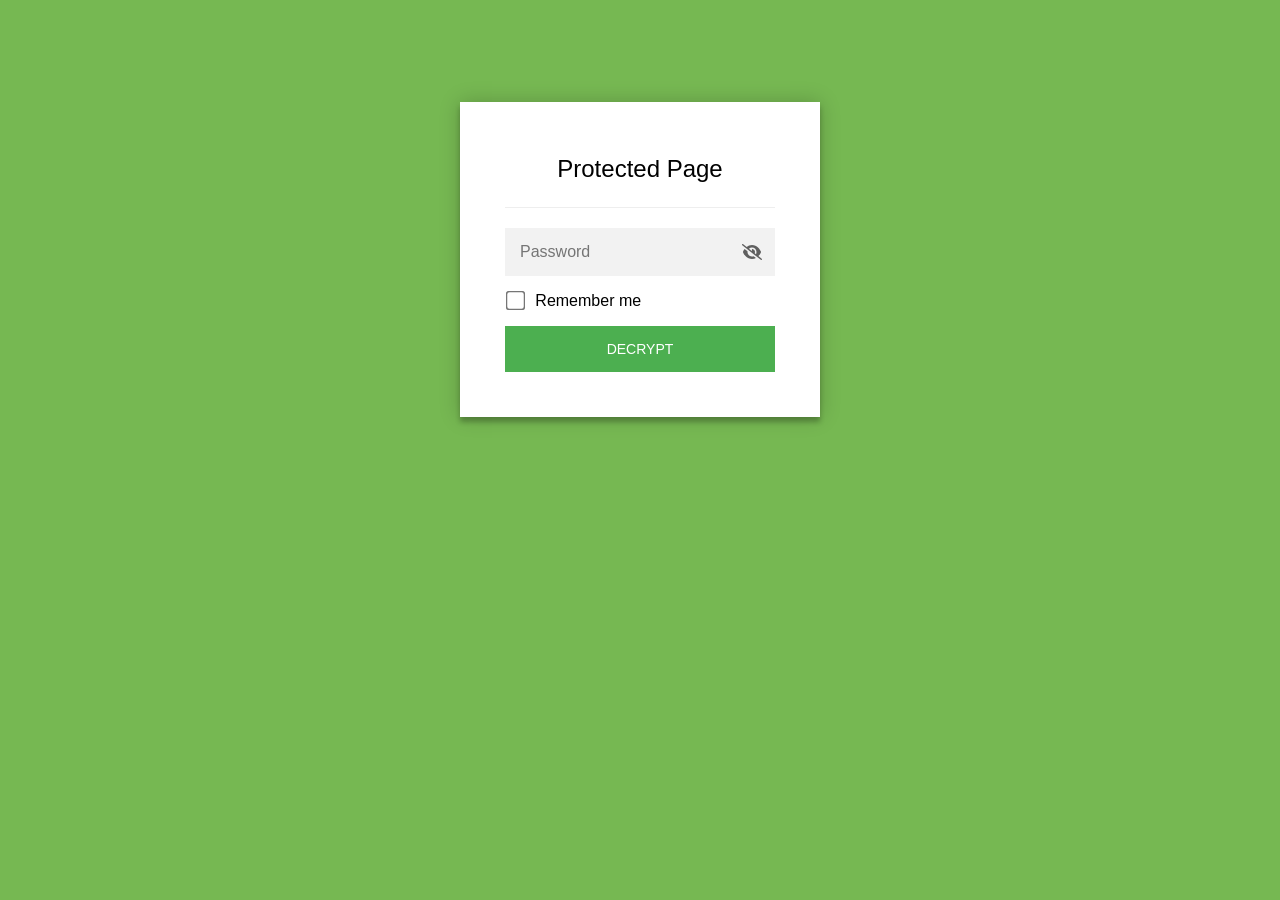
==== index.html @ 449769cd "Password-gated encrypted dashboard (clean history, no plaintext data)" ====
<!DOCTYPE html>
<html class="staticrypt-html">
    <head>
        <meta charset="utf-8" />
        <title>Protected Page</title>
        <meta name="viewport" content="width=device-width, initial-scale=1" />

        <!-- do not cache this page -->
        <meta http-equiv="cache-control" content="max-age=0" />
        <meta http-equiv="cache-control" content="no-cache" />
        <meta http-equiv="expires" content="0" />
        <meta http-equiv="expires" content="Tue, 01 Jan 1980 1:00:00 GMT" />
        <meta http-equiv="pragma" content="no-cache" />

        <style>
            .staticrypt-hr {
                margin-top: 20px;
                margin-bottom: 20px;
                border: 0;
                border-top: 1px solid #eee;
            }

            .staticrypt-page {
                width: 360px;
                padding: 8% 0 0;
                margin: auto;
                box-sizing: border-box;
            }

            .staticrypt-form {
                position: relative;
                z-index: 1;
                background: #ffffff;
                max-width: 360px;
                margin: 0 auto 100px;
                padding: 45px;
                text-align: center;
                box-shadow: 0 0 20px 0 rgba(0, 0, 0, 0.2), 0 5px 5px 0 rgba(0, 0, 0, 0.24);
            }

            .staticrypt-form input[type="password"],
            input[type="text"] {
                background: inherit;
                border: 0;
                box-sizing: border-box; /* This ensures padding is included in the total width */
                font-size: 14px;
                outline: 0;
                padding: 15px 30px 15px 15px; /* Adjust the padding to ensure there is space for the icon */
                width: 100%;
            }

            .staticrypt-password-container {
                position: relative;
                outline: 0;
                background: #f2f2f2;
                width: 100%;
                border: 0;
                margin: 0 0 15px;
                box-sizing: border-box;
            }

            .staticrypt-toggle-password-visibility {
                cursor: pointer;
                height: 20px;
                opacity: 60%;
                padding: 13px;
                position: absolute;
                right: 0;
                top: 50%;
                transform: translateY(-50%);
                width: 20px;
            }

            .staticrypt-form .staticrypt-decrypt-button {
                text-transform: uppercase;
                outline: 0;
                background: #4CAF50;
                width: 100%;
                border: 0;
                padding: 15px;
                color: #ffffff;
                font-size: 14px;
                cursor: pointer;
            }

            .staticrypt-form .staticrypt-decrypt-button:hover,
            .staticrypt-form .staticrypt-decrypt-button:active,
            .staticrypt-form .staticrypt-decrypt-button:focus {
                background: #4CAF50;
                filter: brightness(92%);
            }

            .staticrypt-html {
                height: 100%;
            }

            .staticrypt-body {
                height: 100%;
                margin: 0;
            }

            .staticrypt-content {
                height: 100%;
                margin-bottom: 1em;
                background: #76B852;
                font-family: "Arial", sans-serif;
                -webkit-font-smoothing: antialiased;
                -moz-osx-font-smoothing: grayscale;
            }

            .staticrypt-instructions {
                margin-top: -1em;
                margin-bottom: 1em;
            }

            .staticrypt-title {
                font-size: 1.5em;
            }

            label.staticrypt-remember {
                display: flex;
                align-items: center;
                margin-bottom: 1em;
            }

            .staticrypt-remember input[type="checkbox"] {
                transform: scale(1.5);
                margin-right: 1em;
            }

            .hidden {
                display: none !important;
            }

            .staticrypt-spinner-container {
                height: 100%;
                display: flex;
                align-items: center;
                justify-content: center;
            }

            .staticrypt-spinner {
                display: inline-block;
                width: 2rem;
                height: 2rem;
                vertical-align: text-bottom;
                border: 0.25em solid gray;
                border-right-color: transparent;
                border-radius: 50%;
                -webkit-animation: spinner-border 0.75s linear infinite;
                animation: spinner-border 0.75s linear infinite;
                animation-duration: 0.75s;
                animation-timing-function: linear;
                animation-delay: 0s;
                animation-iteration-count: infinite;
                animation-direction: normal;
                animation-fill-mode: none;
                animation-play-state: running;
                animation-name: spinner-border;
            }

            @keyframes spinner-border {
                100% {
                    transform: rotate(360deg);
                }
            }

            @media screen and (-webkit-min-device-pixel-ratio: 0) {
                .staticrypt-form input[type="password"],
                input[type="text"] {
                    font-size: 16px;
                }
            }
        </style>
    </head>

    <body class="staticrypt-body">
        <div id="staticrypt_loading" class="staticrypt-spinner-container">
            <div class="staticrypt-spinner"></div>
        </div>

        <div id="staticrypt_content" class="staticrypt-content hidden">
            <div class="staticrypt-page">
                <div class="staticrypt-form">
                    <div class="staticrypt-instructions">
                        <p class="staticrypt-title">Protected Page</p>
                        <p></p>
                    </div>

                    <hr class="staticrypt-hr" />

                    <form id="staticrypt-form" action="#" method="post">
                        <div class="staticrypt-password-container">
                            <input
                                id="staticrypt-password"
                                type="password"
                                name="password"
                                placeholder="Password"
                                autofocus
                            />

                            <img
                                class="staticrypt-toggle-password-visibility"
                                alt="Show password"
                                title="Show password"
                                src="[data-uri]"
                            />
                        </div>

                        <label id="staticrypt-remember-label" class="staticrypt-remember hidden">
                            <input id="staticrypt-remember" type="checkbox" name="remember" />
                            Remember me
                        </label>

                        <input type="submit" class="staticrypt-decrypt-button" value="DECRYPT" />
                    </form>
                </div>
            </div>
        </div>

        <script>
            // these variables will be filled when generating the file - the template format is 'variable_name'
            const staticryptInitiator = ((function(){
  const exports = {};
  const cryptoEngine = ((function(){
  const exports = {};
  const { subtle } = crypto;

const IV_BITS = 16 * 8;
const HEX_BITS = 4;
const ENCRYPTION_ALGO = "AES-CBC";

/**
 * Translates between utf8 encoded hexadecimal strings
 * and Uint8Array bytes.
 */
const HexEncoder = {
    /**
     * hex string -> bytes
     * @param {string} hexString
     * @returns {Uint8Array}
     */
    parse: function (hexString) {
        if (hexString.length % 2 !== 0) throw "Invalid hexString";
        const arrayBuffer = new Uint8Array(hexString.length / 2);

        for (let i = 0; i < hexString.length; i += 2) {
            const byteValue = parseInt(hexString.substring(i, i + 2), 16);
            if (isNaN(byteValue)) {
                throw "Invalid hexString";
            }
            arrayBuffer[i / 2] = byteValue;
        }
        return arrayBuffer;
    },

    /**
     * bytes -> hex string
     * @param {Uint8Array} bytes
     * @returns {string}
     */
    stringify: function (bytes) {
        const hexBytes = [];

        for (let i = 0; i < bytes.length; ++i) {
            let byteString = bytes[i].toString(16);
            if (byteString.length < 2) {
                byteString = "0" + byteString;
            }
            hexBytes.push(byteString);
        }
        return hexBytes.join("");
    },
};

/**
 * Translates between utf8 strings and Uint8Array bytes.
 */
const UTF8Encoder = {
    parse: function (str) {
        return new TextEncoder().encode(str);
    },

    stringify: function (bytes) {
        return new TextDecoder().decode(bytes);
    },
};

/**
 * Salt and encrypt a msg with a password.
 */
async function encrypt(msg, hashedPassword) {
    // Must be 16 bytes, unpredictable, and preferably cryptographically random. However, it need not be secret.
    // https://developer.mozilla.org/en-US/docs/Web/API/SubtleCrypto/encrypt#parameters
    const iv = crypto.getRandomValues(new Uint8Array(IV_BITS / 8));

    const key = await subtle.importKey("raw", HexEncoder.parse(hashedPassword), ENCRYPTION_ALGO, false, ["encrypt"]);

    const encrypted = await subtle.encrypt(
        {
            name: ENCRYPTION_ALGO,
            iv: iv,
        },
        key,
        UTF8Encoder.parse(msg)
    );

    // iv will be 32 hex characters, we prepend it to the ciphertext for use in decryption
    return HexEncoder.stringify(iv) + HexEncoder.stringify(new Uint8Array(encrypted));
}
exports.encrypt = encrypt;

/**
 * Decrypt a salted msg using a password.
 *
 * @param {string} encryptedMsg
 * @param {string} hashedPassword
 * @returns {Promise<string>}
 */
async function decrypt(encryptedMsg, hashedPassword) {
    const ivLength = IV_BITS / HEX_BITS;
    const iv = HexEncoder.parse(encryptedMsg.substring(0, ivLength));
    const encrypted = encryptedMsg.substring(ivLength);

    const key = await subtle.importKey("raw", HexEncoder.parse(hashedPassword), ENCRYPTION_ALGO, false, ["decrypt"]);

    const outBuffer = await subtle.decrypt(
        {
            name: ENCRYPTION_ALGO,
            iv: iv,
        },
        key,
        HexEncoder.parse(encrypted)
    );

    return UTF8Encoder.stringify(new Uint8Array(outBuffer));
}
exports.decrypt = decrypt;

/**
 * Salt and hash the password so it can be stored in localStorage without opening a password reuse vulnerability.
 *
 * @param {string} password
 * @param {string} salt
 * @returns {Promise<string>}
 */
async function hashPassword(password, salt) {
    // we hash the password in multiple steps, each adding more iterations. This is because we used to allow less
    // iterations, so for backward compatibility reasons, we need to support going from that to more iterations.
    let hashedPassword = await hashLegacyRound(password, salt);

    hashedPassword = await hashSecondRound(hashedPassword, salt);

    return hashThirdRound(hashedPassword, salt);
}
exports.hashPassword = hashPassword;

/**
 * This hashes the password with 1k iterations. This is a low number, we need this function to support backwards
 * compatibility.
 *
 * @param {string} password
 * @param {string} salt
 * @returns {Promise<string>}
 */
function hashLegacyRound(password, salt) {
    return pbkdf2(password, salt, 1000, "SHA-1");
}
exports.hashLegacyRound = hashLegacyRound;

/**
 * Add a second round of iterations. This is because we used to use 1k, so for backwards compatibility with
 * remember-me/autodecrypt links, we need to support going from that to more iterations.
 *
 * @param hashedPassword
 * @param salt
 * @returns {Promise<string>}
 */
function hashSecondRound(hashedPassword, salt) {
    return pbkdf2(hashedPassword, salt, 14000, "SHA-256");
}
exports.hashSecondRound = hashSecondRound;

/**
 * Add a third round of iterations to bring total number to 600k. This is because we used to use 1k, then 15k, so for
 * backwards compatibility with remember-me/autodecrypt links, we need to support going from that to more iterations.
 *
 * @param hashedPassword
 * @param salt
 * @returns {Promise<string>}
 */
function hashThirdRound(hashedPassword, salt) {
    return pbkdf2(hashedPassword, salt, 585000, "SHA-256");
}
exports.hashThirdRound = hashThirdRound;

/**
 * Salt and hash the password so it can be stored in localStorage without opening a password reuse vulnerability.
 *
 * @param {string} password
 * @param {string} salt
 * @param {int} iterations
 * @param {string} hashAlgorithm
 * @returns {Promise<string>}
 */
async function pbkdf2(password, salt, iterations, hashAlgorithm) {
    const key = await subtle.importKey("raw", UTF8Encoder.parse(password), "PBKDF2", false, ["deriveBits"]);

    const keyBytes = await subtle.deriveBits(
        {
            name: "PBKDF2",
            hash: hashAlgorithm,
            iterations,
            salt: UTF8Encoder.parse(salt),
        },
        key,
        256
    );

    return HexEncoder.stringify(new Uint8Array(keyBytes));
}

function generateRandomSalt() {
    const bytes = crypto.getRandomValues(new Uint8Array(128 / 8));

    return HexEncoder.stringify(new Uint8Array(bytes));
}
exports.generateRandomSalt = generateRandomSalt;

async function signMessage(hashedPassword, message) {
    const key = await subtle.importKey(
        "raw",
        HexEncoder.parse(hashedPassword),
        {
            name: "HMAC",
            hash: "SHA-256",
        },
        false,
        ["sign"]
    );
    const signature = await subtle.sign("HMAC", key, UTF8Encoder.parse(message));

    return HexEncoder.stringify(new Uint8Array(signature));
}
exports.signMessage = signMessage;

function getRandomAlphanum() {
    const possibleCharacters = "abcdefghijklmnopqrstuvwxyzABCDEFGHIJKLMNOPQRSTUVWXYZ0123456789";

    let byteArray;
    let parsedInt;

    // Keep generating new random bytes until we get a value that falls
    // within a range that can be evenly divided by possibleCharacters.length
    do {
        byteArray = crypto.getRandomValues(new Uint8Array(1));
        // extract the lowest byte to get an int from 0 to 255 (probably unnecessary, since we're only generating 1 byte)
        parsedInt = byteArray[0] & 0xff;
    } while (parsedInt >= 256 - (256 % possibleCharacters.length));

    // Take the modulo of the parsed integer to get a random number between 0 and totalLength - 1
    const randomIndex = parsedInt % possibleCharacters.length;

    return possibleCharacters[randomIndex];
}

/**
 * Generate a random string of a given length.
 *
 * @param {int} length
 * @returns {string}
 */
function generateRandomString(length) {
    let randomString = "";

    for (let i = 0; i < length; i++) {
        randomString += getRandomAlphanum();
    }

    return randomString;
}
exports.generateRandomString = generateRandomString;

  return exports;
})());
const codec = ((function(){
  const exports = {};
  /**
 * Initialize the codec with the provided cryptoEngine - this return functions to encode and decode messages.
 *
 * @param cryptoEngine - the engine to use for encryption / decryption
 */
function init(cryptoEngine) {
    const exports = {};

    /**
     * Top-level function for encoding a message.
     * Includes password hashing, encryption, and signing.
     *
     * @param {string} msg
     * @param {string} password
     * @param {string} salt
     *
     * @returns {string} The encoded text
     */
    async function encode(msg, password, salt) {
        const hashedPassword = await cryptoEngine.hashPassword(password, salt);

        const encrypted = await cryptoEngine.encrypt(msg, hashedPassword);

        // we use the hashed password in the HMAC because this is effectively what will be used a password (so we can store
        // it in localStorage safely, we don't use the clear text password)
        const hmac = await cryptoEngine.signMessage(hashedPassword, encrypted);

        return hmac + encrypted;
    }
    exports.encode = encode;

    /**
     * Encode using a password that has already been hashed. This is useful to encode multiple messages in a row, that way
     * we don't need to hash the password multiple times.
     *
     * @param {string} msg
     * @param {string} hashedPassword
     *
     * @returns {string} The encoded text
     */
    async function encodeWithHashedPassword(msg, hashedPassword) {
        const encrypted = await cryptoEngine.encrypt(msg, hashedPassword);

        // we use the hashed password in the HMAC because this is effectively what will be used a password (so we can store
        // it in localStorage safely, we don't use the clear text password)
        const hmac = await cryptoEngine.signMessage(hashedPassword, encrypted);

        return hmac + encrypted;
    }
    exports.encodeWithHashedPassword = encodeWithHashedPassword;

    /**
     * Top-level function for decoding a message.
     * Includes signature check and decryption.
     *
     * @param {string} signedMsg
     * @param {string} hashedPassword
     * @param {string} salt
     * @param {int} backwardCompatibleAttempt
     * @param {string} originalPassword
     *
     * @returns {Object} {success: true, decoded: string} | {success: false, message: string}
     */
    async function decode(signedMsg, hashedPassword, salt, backwardCompatibleAttempt = 0, originalPassword = "") {
        const encryptedHMAC = signedMsg.substring(0, 64);
        const encryptedMsg = signedMsg.substring(64);
        const decryptedHMAC = await cryptoEngine.signMessage(hashedPassword, encryptedMsg);

        if (decryptedHMAC !== encryptedHMAC) {
            // we have been raising the number of iterations in the hashing algorithm multiple times, so to support the old
            // remember-me/autodecrypt links we need to try bringing the old hashes up to speed.
            originalPassword = originalPassword || hashedPassword;
            if (backwardCompatibleAttempt === 0) {
                const updatedHashedPassword = await cryptoEngine.hashThirdRound(originalPassword, salt);

                return decode(signedMsg, updatedHashedPassword, salt, backwardCompatibleAttempt + 1, originalPassword);
            }
            if (backwardCompatibleAttempt === 1) {
                let updatedHashedPassword = await cryptoEngine.hashSecondRound(originalPassword, salt);
                updatedHashedPassword = await cryptoEngine.hashThirdRound(updatedHashedPassword, salt);

                return decode(signedMsg, updatedHashedPassword, salt, backwardCompatibleAttempt + 1, originalPassword);
            }

            return { success: false, message: "Signature mismatch" };
        }

        return {
            success: true,
            decoded: await cryptoEngine.decrypt(encryptedMsg, hashedPassword),
        };
    }
    exports.decode = decode;

    return exports;
}
exports.init = init;

  return exports;
})());
const decode = codec.init(cryptoEngine).decode;

/**
 * Initialize the staticrypt module, that exposes functions callbable by the password_template.
 *
 * @param {{
 *  staticryptEncryptedMsgUniqueVariableName: string,
 *  isRememberEnabled: boolean,
 *  rememberDurationInDays: number,
 *  staticryptSaltUniqueVariableName: string,
 * }} staticryptConfig - object of data that is stored on the password_template at encryption time.
 *
 * @param {{
 *  rememberExpirationKey: string,
 *  rememberPassphraseKey: string,
 *  replaceHtmlCallback: function,
 *  clearLocalStorageCallback: function,
 * }} templateConfig - object of data that can be configured by a custom password_template.
 */
function init(staticryptConfig, templateConfig) {
    const exports = {};

    /**
     * Decrypt our encrypted page, replace the whole HTML.
     *
     * @param {string} hashedPassword
     * @returns {Promise<boolean>}
     */
    async function decryptAndReplaceHtml(hashedPassword) {
        const { staticryptEncryptedMsgUniqueVariableName, staticryptSaltUniqueVariableName } = staticryptConfig;
        const { replaceHtmlCallback } = templateConfig;

        const result = await decode(
            staticryptEncryptedMsgUniqueVariableName,
            hashedPassword,
            staticryptSaltUniqueVariableName
        );
        if (!result.success) {
            return false;
        }
        const plainHTML = result.decoded;

        // if the user configured a callback call it, otherwise just replace the whole HTML
        if (typeof replaceHtmlCallback === "function") {
            replaceHtmlCallback(plainHTML);
        } else {
            document.write(plainHTML);
            document.close();
        }

        return true;
    }

    /**
     * Attempt to decrypt the page and replace the whole HTML.
     *
     * @param {string} password
     * @param {boolean} isRememberChecked
     *
     * @returns {Promise<{isSuccessful: boolean, hashedPassword?: string}>} - we return an object, so that if we want to
     *   expose more information in the future we can do it without breaking the password_template
     */
    async function handleDecryptionOfPage(password, isRememberChecked) {
        const { staticryptSaltUniqueVariableName } = staticryptConfig;

        // decrypt and replace the whole page
        const hashedPassword = await cryptoEngine.hashPassword(password, staticryptSaltUniqueVariableName);
        return handleDecryptionOfPageFromHash(hashedPassword, isRememberChecked);
    }
    exports.handleDecryptionOfPage = handleDecryptionOfPage;

    async function handleDecryptionOfPageFromHash(hashedPassword, isRememberChecked) {
        const { isRememberEnabled, rememberDurationInDays } = staticryptConfig;
        const { rememberExpirationKey, rememberPassphraseKey } = templateConfig;

        const isDecryptionSuccessful = await decryptAndReplaceHtml(hashedPassword);

        if (!isDecryptionSuccessful) {
            return {
                isSuccessful: false,
                hashedPassword,
            };
        }

        // remember the hashedPassword and set its expiration if necessary
        if (isRememberEnabled && isRememberChecked) {
            window.localStorage.setItem(rememberPassphraseKey, hashedPassword);

            // set the expiration if the duration isn't 0 (meaning no expiration)
            if (rememberDurationInDays > 0) {
                window.localStorage.setItem(
                    rememberExpirationKey,
                    (new Date().getTime() + rememberDurationInDays * 24 * 60 * 60 * 1000).toString()
                );
            }
        }

        return {
            isSuccessful: true,
            hashedPassword,
        };
    }
    exports.handleDecryptionOfPageFromHash = handleDecryptionOfPageFromHash;

    /**
     * Clear localstorage from staticrypt related values
     */
    function clearLocalStorage() {
        const { clearLocalStorageCallback, rememberExpirationKey, rememberPassphraseKey } = templateConfig;

        if (typeof clearLocalStorageCallback === "function") {
            clearLocalStorageCallback();
        } else {
            localStorage.removeItem(rememberPassphraseKey);
            localStorage.removeItem(rememberExpirationKey);
        }
    }

    async function handleDecryptOnLoad() {
        let isSuccessful = await decryptOnLoadFromUrl();

        if (!isSuccessful) {
            isSuccessful = await decryptOnLoadFromRememberMe();
        }

        return { isSuccessful };
    }
    exports.handleDecryptOnLoad = handleDecryptOnLoad;

    /**
     * Clear storage if we are logging out
     *
     * @returns {boolean} - whether we logged out
     */
    function logoutIfNeeded() {
        const logoutKey = "staticrypt_logout";

        // handle logout through query param
        const queryParams = new URLSearchParams(window.location.search);
        if (queryParams.has(logoutKey)) {
            clearLocalStorage();
            return true;
        }

        // handle logout through URL fragment
        const hash = window.location.hash.substring(1);
        if (hash.includes(logoutKey)) {
            clearLocalStorage();
            return true;
        }

        return false;
    }

    /**
     * To be called on load: check if we want to try to decrypt and replace the HTML with the decrypted content, and
     * try to do it if needed.
     *
     * @returns {Promise<boolean>} true if we derypted and replaced the whole page, false otherwise
     */
    async function decryptOnLoadFromRememberMe() {
        const { rememberDurationInDays } = staticryptConfig;
        const { rememberExpirationKey, rememberPassphraseKey } = templateConfig;

        // if we are login out, terminate
        if (logoutIfNeeded()) {
            return false;
        }

        // if there is expiration configured, check if we're not beyond the expiration
        if (rememberDurationInDays && rememberDurationInDays > 0) {
            const expiration = localStorage.getItem(rememberExpirationKey),
                isExpired = expiration && new Date().getTime() > parseInt(expiration);

            if (isExpired) {
                clearLocalStorage();
                return false;
            }
        }

        const hashedPassword = localStorage.getItem(rememberPassphraseKey);

        if (hashedPassword) {
            // try to decrypt
            const isDecryptionSuccessful = await decryptAndReplaceHtml(hashedPassword);

            // if the decryption is unsuccessful the password might be wrong - silently clear the saved data and let
            // the user fill the password form again
            if (!isDecryptionSuccessful) {
                clearLocalStorage();
                return false;
            }

            return true;
        }

        return false;
    }

    async function decryptOnLoadFromUrl() {
        const passwordKey = "staticrypt_pwd";
        const rememberMeKey = "remember_me";

        // try to get the password from the query param (for backward compatibility - we now want to avoid this method,
        // since it sends the hashed password to the server which isn't needed)
        const queryParams = new URLSearchParams(window.location.search);
        const hashedPasswordQuery = queryParams.get(passwordKey);
        const rememberMeQuery = queryParams.get(rememberMeKey);

        const urlFragment = window.location.hash.substring(1);
        // get the password from the url fragment
        const hashedPasswordRegexMatch = urlFragment.match(new RegExp(passwordKey + "=([^&]*)"));
        const hashedPasswordFragment = hashedPasswordRegexMatch ? hashedPasswordRegexMatch[1] : null;
        const rememberMeFragment = urlFragment.includes(rememberMeKey);

        const hashedPassword = hashedPasswordFragment || hashedPasswordQuery;
        const rememberMe = rememberMeFragment || rememberMeQuery;

        if (hashedPassword) {
            return handleDecryptionOfPageFromHash(hashedPassword, rememberMe);
        }

        return false;
    }

    return exports;
}
exports.init = init;

  return exports;
})());
            const templateError = "Bad password!",
                templateToggleAltShow = "Show password",
                templateToggleAltHide = "Hide password",
                isRememberEnabled = true,
                staticryptConfig = {"staticryptEncryptedMsgUniqueVariableName":"[base64]","isRememberEnabled":true,"rememberDurationInDays":0,"staticryptSaltUniqueVariableName":"9eb1e767cc621b949cfa7e532e9e4640"};

            // you can edit these values to customize some of the behavior of StatiCrypt
            const templateConfig = {
                rememberExpirationKey: "staticrypt_expiration",
                rememberPassphraseKey: "staticrypt_passphrase",
                replaceHtmlCallback: null,
                clearLocalStorageCallback: null,
            };

            // init the staticrypt engine
            const staticrypt = staticryptInitiator.init(staticryptConfig, templateConfig);

            // try to automatically decrypt on load if there is a saved password
            window.onload = async function () {
                const { isSuccessful } = await staticrypt.handleDecryptOnLoad();

                // if we didn't decrypt anything on load, show the password prompt. Otherwise the content has already been
                // replaced, no need to do anything
                if (!isSuccessful) {
                    // hide loading screen
                    document.getElementById("staticrypt_loading").classList.add("hidden");
                    document.getElementById("staticrypt_content").classList.remove("hidden");
                    document.getElementById("staticrypt-password").focus();

                    // show the remember me checkbox
                    if (isRememberEnabled) {
                        document.getElementById("staticrypt-remember-label").classList.remove("hidden");
                    }
                }
            };

            // toggle password visibility
            const toggleIcon = document.querySelector(".staticrypt-toggle-password-visibility");
            // these two icons are coming from FontAwesome
            const imgSrcEyeClosed =
                "[data-uri]";
            const imgSrcEyeOpened =
                "[data-uri]";
            toggleIcon.addEventListener("click", function () {
                const passwordInput = document.getElementById("staticrypt-password");
                if (passwordInput.type === "password") {
                    passwordInput.type = "text";
                    toggleIcon.src = imgSrcEyeOpened;
                    toggleIcon.alt = templateToggleAltHide;
                    toggleIcon.title = templateToggleAltHide;
                } else {
                    passwordInput.type = "password";
                    toggleIcon.src = imgSrcEyeClosed;
                    toggleIcon.alt = templateToggleAltShow;
                    toggleIcon.title = templateToggleAltShow;
                }
            });

            // handle password form submission
            document.getElementById("staticrypt-form").addEventListener("submit", async function (e) {
                e.preventDefault();

                const password = document.getElementById("staticrypt-password").value,
                    isRememberChecked = document.getElementById("staticrypt-remember").checked;

                const { isSuccessful } = await staticrypt.handleDecryptionOfPage(password, isRememberChecked);

                if (!isSuccessful) {
                    alert(templateError);
                }
            });
        </script>
    </body>
</html>
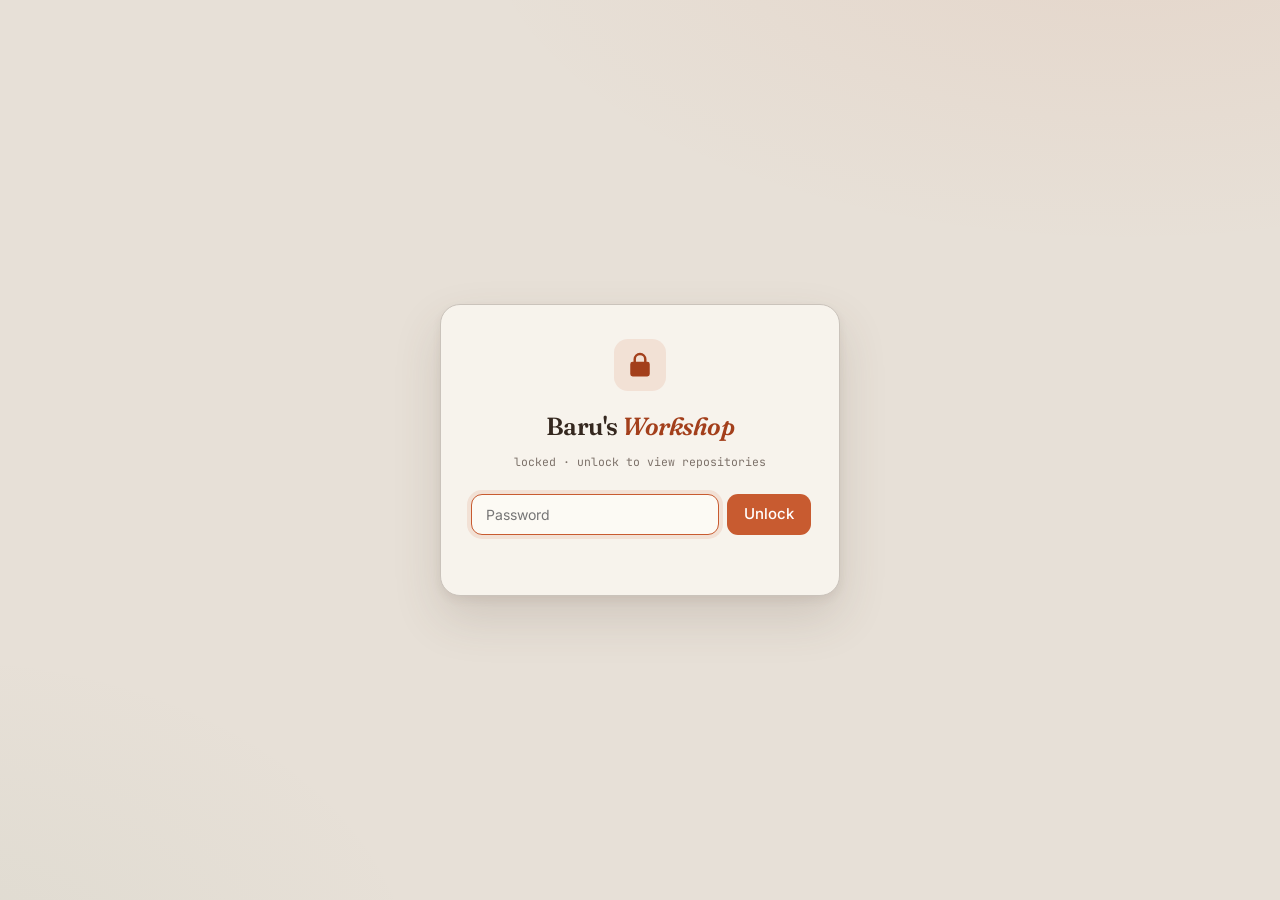
==== commit 760a753f: "feat: Face ID (passkey/WebAuthn PRF) unlock with password fallback Replace staticrypt with a custom " ====
--- a/index.html
+++ b/index.html
@@ -1,892 +1,273 @@
-<!DOCTYPE html>
-<html class="staticrypt-html">
-    <head>
-        <meta charset="utf-8" />
-        <title>Protected Page</title>
-        <meta name="viewport" content="width=device-width, initial-scale=1" />
-
-        <!-- do not cache this page -->
-        <meta http-equiv="cache-control" content="max-age=0" />
-        <meta http-equiv="cache-control" content="no-cache" />
-        <meta http-equiv="expires" content="0" />
-        <meta http-equiv="expires" content="Tue, 01 Jan 1980 1:00:00 GMT" />
-        <meta http-equiv="pragma" content="no-cache" />
-
-        <style>
-            .staticrypt-hr {
-                margin-top: 20px;
-                margin-bottom: 20px;
-                border: 0;
-                border-top: 1px solid #eee;
-            }
-
-            .staticrypt-page {
-                width: 360px;
-                padding: 8% 0 0;
-                margin: auto;
-                box-sizing: border-box;
-            }
-
-            .staticrypt-form {
-                position: relative;
-                z-index: 1;
-                background: #ffffff;
-                max-width: 360px;
-                margin: 0 auto 100px;
-                padding: 45px;
-                text-align: center;
-                box-shadow: 0 0 20px 0 rgba(0, 0, 0, 0.2), 0 5px 5px 0 rgba(0, 0, 0, 0.24);
-            }
-
-            .staticrypt-form input[type="password"],
-            input[type="text"] {
-                background: inherit;
-                border: 0;
-                box-sizing: border-box; /* This ensures padding is included in the total width */
-                font-size: 14px;
-                outline: 0;
-                padding: 15px 30px 15px 15px; /* Adjust the padding to ensure there is space for the icon */
-                width: 100%;
-            }
-
-            .staticrypt-password-container {
-                position: relative;
-                outline: 0;
-                background: #f2f2f2;
-                width: 100%;
-                border: 0;
-                margin: 0 0 15px;
-                box-sizing: border-box;
-            }
-
-            .staticrypt-toggle-password-visibility {
-                cursor: pointer;
-                height: 20px;
-                opacity: 60%;
-                padding: 13px;
-                position: absolute;
-                right: 0;
-                top: 50%;
-                transform: translateY(-50%);
-                width: 20px;
-            }
-
-            .staticrypt-form .staticrypt-decrypt-button {
-                text-transform: uppercase;
-                outline: 0;
-                background: #4CAF50;
-                width: 100%;
-                border: 0;
-                padding: 15px;
-                color: #ffffff;
-                font-size: 14px;
-                cursor: pointer;
-            }
-
-            .staticrypt-form .staticrypt-decrypt-button:hover,
-            .staticrypt-form .staticrypt-decrypt-button:active,
-            .staticrypt-form .staticrypt-decrypt-button:focus {
-                background: #4CAF50;
-                filter: brightness(92%);
-            }
-
-            .staticrypt-html {
-                height: 100%;
-            }
-
-            .staticrypt-body {
-                height: 100%;
-                margin: 0;
-            }
-
-            .staticrypt-content {
-                height: 100%;
-                margin-bottom: 1em;
-                background: #76B852;
-                font-family: "Arial", sans-serif;
-                -webkit-font-smoothing: antialiased;
-                -moz-osx-font-smoothing: grayscale;
-            }
-
-            .staticrypt-instructions {
-                margin-top: -1em;
-                margin-bottom: 1em;
-            }
-
-            .staticrypt-title {
-                font-size: 1.5em;
-            }
-
-            label.staticrypt-remember {
-                display: flex;
-                align-items: center;
-                margin-bottom: 1em;
-            }
-
-            .staticrypt-remember input[type="checkbox"] {
-                transform: scale(1.5);
-                margin-right: 1em;
-            }
-
-            .hidden {
-                display: none !important;
-            }
-
-            .staticrypt-spinner-container {
-                height: 100%;
-                display: flex;
-                align-items: center;
-                justify-content: center;
-            }
-
-            .staticrypt-spinner {
-                display: inline-block;
-                width: 2rem;
-                height: 2rem;
-                vertical-align: text-bottom;
-                border: 0.25em solid gray;
-                border-right-color: transparent;
-                border-radius: 50%;
-                -webkit-animation: spinner-border 0.75s linear infinite;
-                animation: spinner-border 0.75s linear infinite;
-                animation-duration: 0.75s;
-                animation-timing-function: linear;
-                animation-delay: 0s;
-                animation-iteration-count: infinite;
-                animation-direction: normal;
-                animation-fill-mode: none;
-                animation-play-state: running;
-                animation-name: spinner-border;
-            }
-
-            @keyframes spinner-border {
-                100% {
-                    transform: rotate(360deg);
-                }
-            }
-
-            @media screen and (-webkit-min-device-pixel-ratio: 0) {
-                .staticrypt-form input[type="password"],
-                input[type="text"] {
-                    font-size: 16px;
-                }
-            }
-        </style>
-    </head>
-
-    <body class="staticrypt-body">
-        <div id="staticrypt_loading" class="staticrypt-spinner-container">
-            <div class="staticrypt-spinner"></div>
-        </div>
-
-        <div id="staticrypt_content" class="staticrypt-content hidden">
-            <div class="staticrypt-page">
-                <div class="staticrypt-form">
-                    <div class="staticrypt-instructions">
-                        <p class="staticrypt-title">Protected Page</p>
-                        <p></p>
-                    </div>
-
-                    <hr class="staticrypt-hr" />
-
-                    <form id="staticrypt-form" action="#" method="post">
-                        <div class="staticrypt-password-container">
-                            <input
-                                id="staticrypt-password"
-                                type="password"
-                                name="password"
-                                placeholder="Password"
-                                autofocus
-                            />
-
-                            <img
-                                class="staticrypt-toggle-password-visibility"
-                                alt="Show password"
-                                title="Show password"
-                                src="[data-uri]"
-                            />
-                        </div>
-
-                        <label id="staticrypt-remember-label" class="staticrypt-remember hidden">
-                            <input id="staticrypt-remember" type="checkbox" name="remember" />
-                            Remember me
-                        </label>
-
-                        <input type="submit" class="staticrypt-decrypt-button" value="DECRYPT" />
-                    </form>
-                </div>
-            </div>
-        </div>
-
-        <script>
-            // these variables will be filled when generating the file - the template format is 'variable_name'
-            const staticryptInitiator = ((function(){
-  const exports = {};
-  const cryptoEngine = ((function(){
-  const exports = {};
-  const { subtle } = crypto;
-
-const IV_BITS = 16 * 8;
-const HEX_BITS = 4;
-const ENCRYPTION_ALGO = "AES-CBC";
-
-/**
- * Translates between utf8 encoded hexadecimal strings
- * and Uint8Array bytes.
- */
-const HexEncoder = {
-    /**
-     * hex string -> bytes
-     * @param {string} hexString
-     * @returns {Uint8Array}
-     */
-    parse: function (hexString) {
-        if (hexString.length % 2 !== 0) throw "Invalid hexString";
-        const arrayBuffer = new Uint8Array(hexString.length / 2);
-
-        for (let i = 0; i < hexString.length; i += 2) {
-            const byteValue = parseInt(hexString.substring(i, i + 2), 16);
-            if (isNaN(byteValue)) {
-                throw "Invalid hexString";
-            }
-            arrayBuffer[i / 2] = byteValue;
-        }
-        return arrayBuffer;
-    },
-
-    /**
-     * bytes -> hex string
-     * @param {Uint8Array} bytes
-     * @returns {string}
-     */
-    stringify: function (bytes) {
-        const hexBytes = [];
-
-        for (let i = 0; i < bytes.length; ++i) {
-            let byteString = bytes[i].toString(16);
-            if (byteString.length < 2) {
-                byteString = "0" + byteString;
-            }
-            hexBytes.push(byteString);
-        }
-        return hexBytes.join("");
-    },
-};
-
-/**
- * Translates between utf8 strings and Uint8Array bytes.
- */
-const UTF8Encoder = {
-    parse: function (str) {
-        return new TextEncoder().encode(str);
-    },
-
-    stringify: function (bytes) {
-        return new TextDecoder().decode(bytes);
-    },
-};
-
-/**
- * Salt and encrypt a msg with a password.
- */
-async function encrypt(msg, hashedPassword) {
-    // Must be 16 bytes, unpredictable, and preferably cryptographically random. However, it need not be secret.
-    // https://developer.mozilla.org/en-US/docs/Web/API/SubtleCrypto/encrypt#parameters
-    const iv = crypto.getRandomValues(new Uint8Array(IV_BITS / 8));
-
-    const key = await subtle.importKey("raw", HexEncoder.parse(hashedPassword), ENCRYPTION_ALGO, false, ["encrypt"]);
-
-    const encrypted = await subtle.encrypt(
-        {
-            name: ENCRYPTION_ALGO,
-            iv: iv,
-        },
-        key,
-        UTF8Encoder.parse(msg)
-    );
-
-    // iv will be 32 hex characters, we prepend it to the ciphertext for use in decryption
-    return HexEncoder.stringify(iv) + HexEncoder.stringify(new Uint8Array(encrypted));
-}
-exports.encrypt = encrypt;
-
-/**
- * Decrypt a salted msg using a password.
- *
- * @param {string} encryptedMsg
- * @param {string} hashedPassword
- * @returns {Promise<string>}
- */
-async function decrypt(encryptedMsg, hashedPassword) {
-    const ivLength = IV_BITS / HEX_BITS;
-    const iv = HexEncoder.parse(encryptedMsg.substring(0, ivLength));
-    const encrypted = encryptedMsg.substring(ivLength);
-
-    const key = await subtle.importKey("raw", HexEncoder.parse(hashedPassword), ENCRYPTION_ALGO, false, ["decrypt"]);
-
-    const outBuffer = await subtle.decrypt(
-        {
-            name: ENCRYPTION_ALGO,
-            iv: iv,
-        },
-        key,
-        HexEncoder.parse(encrypted)
-    );
-
-    return UTF8Encoder.stringify(new Uint8Array(outBuffer));
-}
-exports.decrypt = decrypt;
-
-/**
- * Salt and hash the password so it can be stored in localStorage without opening a password reuse vulnerability.
- *
- * @param {string} password
- * @param {string} salt
- * @returns {Promise<string>}
- */
-async function hashPassword(password, salt) {
-    // we hash the password in multiple steps, each adding more iterations. This is because we used to allow less
-    // iterations, so for backward compatibility reasons, we need to support going from that to more iterations.
-    let hashedPassword = await hashLegacyRound(password, salt);
-
-    hashedPassword = await hashSecondRound(hashedPassword, salt);
-
-    return hashThirdRound(hashedPassword, salt);
-}
-exports.hashPassword = hashPassword;
-
-/**
- * This hashes the password with 1k iterations. This is a low number, we need this function to support backwards
- * compatibility.
- *
- * @param {string} password
- * @param {string} salt
- * @returns {Promise<string>}
- */
-function hashLegacyRound(password, salt) {
-    return pbkdf2(password, salt, 1000, "SHA-1");
-}
-exports.hashLegacyRound = hashLegacyRound;
-
-/**
- * Add a second round of iterations. This is because we used to use 1k, so for backwards compatibility with
- * remember-me/autodecrypt links, we need to support going from that to more iterations.
- *
- * @param hashedPassword
- * @param salt
- * @returns {Promise<string>}
- */
-function hashSecondRound(hashedPassword, salt) {
-    return pbkdf2(hashedPassword, salt, 14000, "SHA-256");
-}
-exports.hashSecondRound = hashSecondRound;
-
-/**
- * Add a third round of iterations to bring total number to 600k. This is because we used to use 1k, then 15k, so for
- * backwards compatibility with remember-me/autodecrypt links, we need to support going from that to more iterations.
- *
- * @param hashedPassword
- * @param salt
- * @returns {Promise<string>}
- */
-function hashThirdRound(hashedPassword, salt) {
-    return pbkdf2(hashedPassword, salt, 585000, "SHA-256");
-}
-exports.hashThirdRound = hashThirdRound;
-
-/**
- * Salt and hash the password so it can be stored in localStorage without opening a password reuse vulnerability.
- *
- * @param {string} password
- * @param {string} salt
- * @param {int} iterations
- * @param {string} hashAlgorithm
- * @returns {Promise<string>}
- */
-async function pbkdf2(password, salt, iterations, hashAlgorithm) {
-    const key = await subtle.importKey("raw", UTF8Encoder.parse(password), "PBKDF2", false, ["deriveBits"]);
-
-    const keyBytes = await subtle.deriveBits(
-        {
-            name: "PBKDF2",
-            hash: hashAlgorithm,
-            iterations,
-            salt: UTF8Encoder.parse(salt),
-        },
-        key,
-        256
-    );
-
-    return HexEncoder.stringify(new Uint8Array(keyBytes));
-}
-
-function generateRandomSalt() {
-    const bytes = crypto.getRandomValues(new Uint8Array(128 / 8));
-
-    return HexEncoder.stringify(new Uint8Array(bytes));
-}
-exports.generateRandomSalt = generateRandomSalt;
-
-async function signMessage(hashedPassword, message) {
-    const key = await subtle.importKey(
-        "raw",
-        HexEncoder.parse(hashedPassword),
-        {
-            name: "HMAC",
-            hash: "SHA-256",
-        },
-        false,
-        ["sign"]
-    );
-    const signature = await subtle.sign("HMAC", key, UTF8Encoder.parse(message));
-
-    return HexEncoder.stringify(new Uint8Array(signature));
-}
-exports.signMessage = signMessage;
-
-function getRandomAlphanum() {
-    const possibleCharacters = "abcdefghijklmnopqrstuvwxyzABCDEFGHIJKLMNOPQRSTUVWXYZ0123456789";
-
-    let byteArray;
-    let parsedInt;
-
-    // Keep generating new random bytes until we get a value that falls
-    // within a range that can be evenly divided by possibleCharacters.length
-    do {
-        byteArray = crypto.getRandomValues(new Uint8Array(1));
-        // extract the lowest byte to get an int from 0 to 255 (probably unnecessary, since we're only generating 1 byte)
-        parsedInt = byteArray[0] & 0xff;
-    } while (parsedInt >= 256 - (256 % possibleCharacters.length));
-
-    // Take the modulo of the parsed integer to get a random number between 0 and totalLength - 1
-    const randomIndex = parsedInt % possibleCharacters.length;
-
-    return possibleCharacters[randomIndex];
-}
-
-/**
- * Generate a random string of a given length.
- *
- * @param {int} length
- * @returns {string}
- */
-function generateRandomString(length) {
-    let randomString = "";
-
-    for (let i = 0; i < length; i++) {
-        randomString += getRandomAlphanum();
-    }
-
-    return randomString;
-}
-exports.generateRandomString = generateRandomString;
-
-  return exports;
-})());
-const codec = ((function(){
-  const exports = {};
-  /**
- * Initialize the codec with the provided cryptoEngine - this return functions to encode and decode messages.
- *
- * @param cryptoEngine - the engine to use for encryption / decryption
- */
-function init(cryptoEngine) {
-    const exports = {};
-
-    /**
-     * Top-level function for encoding a message.
-     * Includes password hashing, encryption, and signing.
-     *
-     * @param {string} msg
-     * @param {string} password
-     * @param {string} salt
-     *
-     * @returns {string} The encoded text
-     */
-    async function encode(msg, password, salt) {
-        const hashedPassword = await cryptoEngine.hashPassword(password, salt);
-
-        const encrypted = await cryptoEngine.encrypt(msg, hashedPassword);
-
-        // we use the hashed password in the HMAC because this is effectively what will be used a password (so we can store
-        // it in localStorage safely, we don't use the clear text password)
-        const hmac = await cryptoEngine.signMessage(hashedPassword, encrypted);
-
-        return hmac + encrypted;
-    }
-    exports.encode = encode;
-
-    /**
-     * Encode using a password that has already been hashed. This is useful to encode multiple messages in a row, that way
-     * we don't need to hash the password multiple times.
-     *
-     * @param {string} msg
-     * @param {string} hashedPassword
-     *
-     * @returns {string} The encoded text
-     */
-    async function encodeWithHashedPassword(msg, hashedPassword) {
-        const encrypted = await cryptoEngine.encrypt(msg, hashedPassword);
-
-        // we use the hashed password in the HMAC because this is effectively what will be used a password (so we can store
-        // it in localStorage safely, we don't use the clear text password)
-        const hmac = await cryptoEngine.signMessage(hashedPassword, encrypted);
-
-        return hmac + encrypted;
-    }
-    exports.encodeWithHashedPassword = encodeWithHashedPassword;
-
-    /**
-     * Top-level function for decoding a message.
-     * Includes signature check and decryption.
-     *
-     * @param {string} signedMsg
-     * @param {string} hashedPassword
-     * @param {string} salt
-     * @param {int} backwardCompatibleAttempt
-     * @param {string} originalPassword
-     *
-     * @returns {Object} {success: true, decoded: string} | {success: false, message: string}
-     */
-    async function decode(signedMsg, hashedPassword, salt, backwardCompatibleAttempt = 0, originalPassword = "") {
-        const encryptedHMAC = signedMsg.substring(0, 64);
-        const encryptedMsg = signedMsg.substring(64);
-        const decryptedHMAC = await cryptoEngine.signMessage(hashedPassword, encryptedMsg);
-
-        if (decryptedHMAC !== encryptedHMAC) {
-            // we have been raising the number of iterations in the hashing algorithm multiple times, so to support the old
-            // remember-me/autodecrypt links we need to try bringing the old hashes up to speed.
-            originalPassword = originalPassword || hashedPassword;
-            if (backwardCompatibleAttempt === 0) {
-                const updatedHashedPassword = await cryptoEngine.hashThirdRound(originalPassword, salt);
-
-                return decode(signedMsg, updatedHashedPassword, salt, backwardCompatibleAttempt + 1, originalPassword);
-            }
-            if (backwardCompatibleAttempt === 1) {
-                let updatedHashedPassword = await cryptoEngine.hashSecondRound(originalPassword, salt);
-                updatedHashedPassword = await cryptoEngine.hashThirdRound(updatedHashedPassword, salt);
-
-                return decode(signedMsg, updatedHashedPassword, salt, backwardCompatibleAttempt + 1, originalPassword);
-            }
-
-            return { success: false, message: "Signature mismatch" };
-        }
-
-        return {
-            success: true,
-            decoded: await cryptoEngine.decrypt(encryptedMsg, hashedPassword),
-        };
-    }
-    exports.decode = decode;
-
-    return exports;
-}
-exports.init = init;
-
-  return exports;
-})());
-const decode = codec.init(cryptoEngine).decode;
-
-/**
- * Initialize the staticrypt module, that exposes functions callbable by the password_template.
- *
- * @param {{
- *  staticryptEncryptedMsgUniqueVariableName: string,
- *  isRememberEnabled: boolean,
- *  rememberDurationInDays: number,
- *  staticryptSaltUniqueVariableName: string,
- * }} staticryptConfig - object of data that is stored on the password_template at encryption time.
- *
- * @param {{
- *  rememberExpirationKey: string,
- *  rememberPassphraseKey: string,
- *  replaceHtmlCallback: function,
- *  clearLocalStorageCallback: function,
- * }} templateConfig - object of data that can be configured by a custom password_template.
- */
-function init(staticryptConfig, templateConfig) {
-    const exports = {};
-
-    /**
-     * Decrypt our encrypted page, replace the whole HTML.
-     *
-     * @param {string} hashedPassword
-     * @returns {Promise<boolean>}
-     */
-    async function decryptAndReplaceHtml(hashedPassword) {
-        const { staticryptEncryptedMsgUniqueVariableName, staticryptSaltUniqueVariableName } = staticryptConfig;
-        const { replaceHtmlCallback } = templateConfig;
-
-        const result = await decode(
-            staticryptEncryptedMsgUniqueVariableName,
-            hashedPassword,
-            staticryptSaltUniqueVariableName
-        );
-        if (!result.success) {
-            return false;
-        }
-        const plainHTML = result.decoded;
-
-        // if the user configured a callback call it, otherwise just replace the whole HTML
-        if (typeof replaceHtmlCallback === "function") {
-            replaceHtmlCallback(plainHTML);
-        } else {
-            document.write(plainHTML);
-            document.close();
-        }
-
-        return true;
-    }
-
-    /**
-     * Attempt to decrypt the page and replace the whole HTML.
-     *
-     * @param {string} password
-     * @param {boolean} isRememberChecked
-     *
-     * @returns {Promise<{isSuccessful: boolean, hashedPassword?: string}>} - we return an object, so that if we want to
-     *   expose more information in the future we can do it without breaking the password_template
-     */
-    async function handleDecryptionOfPage(password, isRememberChecked) {
-        const { staticryptSaltUniqueVariableName } = staticryptConfig;
-
-        // decrypt and replace the whole page
-        const hashedPassword = await cryptoEngine.hashPassword(password, staticryptSaltUniqueVariableName);
-        return handleDecryptionOfPageFromHash(hashedPassword, isRememberChecked);
-    }
-    exports.handleDecryptionOfPage = handleDecryptionOfPage;
-
-    async function handleDecryptionOfPageFromHash(hashedPassword, isRememberChecked) {
-        const { isRememberEnabled, rememberDurationInDays } = staticryptConfig;
-        const { rememberExpirationKey, rememberPassphraseKey } = templateConfig;
-
-        const isDecryptionSuccessful = await decryptAndReplaceHtml(hashedPassword);
-
-        if (!isDecryptionSuccessful) {
-            return {
-                isSuccessful: false,
-                hashedPassword,
-            };
-        }
-
-        // remember the hashedPassword and set its expiration if necessary
-        if (isRememberEnabled && isRememberChecked) {
-            window.localStorage.setItem(rememberPassphraseKey, hashedPassword);
-
-            // set the expiration if the duration isn't 0 (meaning no expiration)
-            if (rememberDurationInDays > 0) {
-                window.localStorage.setItem(
-                    rememberExpirationKey,
-                    (new Date().getTime() + rememberDurationInDays * 24 * 60 * 60 * 1000).toString()
-                );
-            }
-        }
-
-        return {
-            isSuccessful: true,
-            hashedPassword,
-        };
-    }
-    exports.handleDecryptionOfPageFromHash = handleDecryptionOfPageFromHash;
-
-    /**
-     * Clear localstorage from staticrypt related values
-     */
-    function clearLocalStorage() {
-        const { clearLocalStorageCallback, rememberExpirationKey, rememberPassphraseKey } = templateConfig;
-
-        if (typeof clearLocalStorageCallback === "function") {
-            clearLocalStorageCallback();
-        } else {
-            localStorage.removeItem(rememberPassphraseKey);
-            localStorage.removeItem(rememberExpirationKey);
-        }
-    }
-
-    async function handleDecryptOnLoad() {
-        let isSuccessful = await decryptOnLoadFromUrl();
-
-        if (!isSuccessful) {
-            isSuccessful = await decryptOnLoadFromRememberMe();
-        }
-
-        return { isSuccessful };
-    }
-    exports.handleDecryptOnLoad = handleDecryptOnLoad;
-
-    /**
-     * Clear storage if we are logging out
-     *
-     * @returns {boolean} - whether we logged out
-     */
-    function logoutIfNeeded() {
-        const logoutKey = "staticrypt_logout";
-
-        // handle logout through query param
-        const queryParams = new URLSearchParams(window.location.search);
-        if (queryParams.has(logoutKey)) {
-            clearLocalStorage();
-            return true;
-        }
-
-        // handle logout through URL fragment
-        const hash = window.location.hash.substring(1);
-        if (hash.includes(logoutKey)) {
-            clearLocalStorage();
-            return true;
-        }
-
-        return false;
-    }
-
-    /**
-     * To be called on load: check if we want to try to decrypt and replace the HTML with the decrypted content, and
-     * try to do it if needed.
-     *
-     * @returns {Promise<boolean>} true if we derypted and replaced the whole page, false otherwise
-     */
-    async function decryptOnLoadFromRememberMe() {
-        const { rememberDurationInDays } = staticryptConfig;
-        const { rememberExpirationKey, rememberPassphraseKey } = templateConfig;
-
-        // if we are login out, terminate
-        if (logoutIfNeeded()) {
-            return false;
-        }
-
-        // if there is expiration configured, check if we're not beyond the expiration
-        if (rememberDurationInDays && rememberDurationInDays > 0) {
-            const expiration = localStorage.getItem(rememberExpirationKey),
-                isExpired = expiration && new Date().getTime() > parseInt(expiration);
-
-            if (isExpired) {
-                clearLocalStorage();
-                return false;
-            }
-        }
-
-        const hashedPassword = localStorage.getItem(rememberPassphraseKey);
-
-        if (hashedPassword) {
-            // try to decrypt
-            const isDecryptionSuccessful = await decryptAndReplaceHtml(hashedPassword);
-
-            // if the decryption is unsuccessful the password might be wrong - silently clear the saved data and let
-            // the user fill the password form again
-            if (!isDecryptionSuccessful) {
-                clearLocalStorage();
-                return false;
-            }
-
-            return true;
-        }
-
-        return false;
-    }
-
-    async function decryptOnLoadFromUrl() {
-        const passwordKey = "staticrypt_pwd";
-        const rememberMeKey = "remember_me";
-
-        // try to get the password from the query param (for backward compatibility - we now want to avoid this method,
-        // since it sends the hashed password to the server which isn't needed)
-        const queryParams = new URLSearchParams(window.location.search);
-        const hashedPasswordQuery = queryParams.get(passwordKey);
-        const rememberMeQuery = queryParams.get(rememberMeKey);
-
-        const urlFragment = window.location.hash.substring(1);
-        // get the password from the url fragment
-        const hashedPasswordRegexMatch = urlFragment.match(new RegExp(passwordKey + "=([^&]*)"));
-        const hashedPasswordFragment = hashedPasswordRegexMatch ? hashedPasswordRegexMatch[1] : null;
-        const rememberMeFragment = urlFragment.includes(rememberMeKey);
-
-        const hashedPassword = hashedPasswordFragment || hashedPasswordQuery;
-        const rememberMe = rememberMeFragment || rememberMeQuery;
-
-        if (hashedPassword) {
-            return handleDecryptionOfPageFromHash(hashedPassword, rememberMe);
-        }
-
-        return false;
-    }
-
-    return exports;
-}
-exports.init = init;
-
-  return exports;
-})());
-            const templateError = "Bad password!",
-                templateToggleAltShow = "Show password",
-                templateToggleAltHide = "Hide password",
-                isRememberEnabled = true,
-                staticryptConfig = {"staticryptEncryptedMsgUniqueVariableName":"[base64]","isRememberEnabled":true,"rememberDurationInDays":0,"staticryptSaltUniqueVariableName":"9eb1e767cc621b949cfa7e532e9e4640"};
-
-            // you can edit these values to customize some of the behavior of StatiCrypt
-            const templateConfig = {
-                rememberExpirationKey: "staticrypt_expiration",
-                rememberPassphraseKey: "staticrypt_passphrase",
-                replaceHtmlCallback: null,
-                clearLocalStorageCallback: null,
-            };
-
-            // init the staticrypt engine
-            const staticrypt = staticryptInitiator.init(staticryptConfig, templateConfig);
-
-            // try to automatically decrypt on load if there is a saved password
-            window.onload = async function () {
-                const { isSuccessful } = await staticrypt.handleDecryptOnLoad();
-
-                // if we didn't decrypt anything on load, show the password prompt. Otherwise the content has already been
-                // replaced, no need to do anything
-                if (!isSuccessful) {
-                    // hide loading screen
-                    document.getElementById("staticrypt_loading").classList.add("hidden");
-                    document.getElementById("staticrypt_content").classList.remove("hidden");
-                    document.getElementById("staticrypt-password").focus();
-
-                    // show the remember me checkbox
-                    if (isRememberEnabled) {
-                        document.getElementById("staticrypt-remember-label").classList.remove("hidden");
-                    }
-                }
-            };
-
-            // toggle password visibility
-            const toggleIcon = document.querySelector(".staticrypt-toggle-password-visibility");
-            // these two icons are coming from FontAwesome
-            const imgSrcEyeClosed =
-                "[data-uri]";
-            const imgSrcEyeOpened =
-                "[data-uri]";
-            toggleIcon.addEventListener("click", function () {
-                const passwordInput = document.getElementById("staticrypt-password");
-                if (passwordInput.type === "password") {
-                    passwordInput.type = "text";
-                    toggleIcon.src = imgSrcEyeOpened;
-                    toggleIcon.alt = templateToggleAltHide;
-                    toggleIcon.title = templateToggleAltHide;
-                } else {
-                    passwordInput.type = "password";
-                    toggleIcon.src = imgSrcEyeClosed;
-                    toggleIcon.alt = templateToggleAltShow;
-                    toggleIcon.title = templateToggleAltShow;
-                }
-            });
-
-            // handle password form submission
-            document.getElementById("staticrypt-form").addEventListener("submit", async function (e) {
-                e.preventDefault();
-
-                const password = document.getElementById("staticrypt-password").value,
-                    isRememberChecked = document.getElementById("staticrypt-remember").checked;
-
-                const { isSuccessful } = await staticrypt.handleDecryptionOfPage(password, isRememberChecked);
-
-                if (!isSuccessful) {
-                    alert(templateError);
-                }
-            });
-        </script>
-    </body>
+<!doctype html>
+<html lang="en">
+<head>
+  <meta charset="utf-8" />
+  <meta name="viewport" content="width=device-width, initial-scale=1" />
+  <title>Baru's Dashboard</title>
+  <meta name="color-scheme" content="light" />
+  <meta name="robots" content="noindex" />
+  <link rel="icon" href="data:image/svg+xml,%3Csvg xmlns='http://www.w3.org/2000/svg' viewBox='0 0 32 32'%3E%3Crect width='32' height='32' rx='8' fill='%23b9603c'/%3E%3Ctext x='16' y='23' font-family='Georgia,serif' font-size='20' font-weight='700' text-anchor='middle' fill='%23f4efe6'%3EB%3C/text%3E%3C/svg%3E" />
+  <link rel="preconnect" href="https://fonts.googleapis.com" />
+  <link rel="preconnect" href="https://fonts.gstatic.com" crossorigin />
+  <link rel="stylesheet"
+    href="https://fonts.googleapis.com/css2?family=Fraunces:ital,opsz,wght@0,9..144,500;0,9..144,600;1,9..144,500&family=Inter:wght@400;500&family=JetBrains+Mono:wght@400;500&display=swap" />
+  <style>
+    :root{
+      --paper:oklch(91% 0.014 76); --card:oklch(96.5% 0.01 82); --card-hi:oklch(98.5% 0.008 86);
+      --ink:oklch(29% 0.025 55); --ink-soft:oklch(43% 0.022 56); --muted:oklch(56% 0.018 60);
+      --line:oklch(82% 0.014 72); --accent:oklch(60% 0.15 41); --accent-deep:oklch(50% 0.14 39);
+      --accent-wash:oklch(60% 0.15 41 / 0.12); --bad:oklch(55% 0.16 25);
+      --mono:"JetBrains Mono",ui-monospace,monospace; --ui:"Inter",-apple-system,sans-serif; --display:"Fraunces",Georgia,serif;
+    }
+    *{box-sizing:border-box}
+    body{margin:0;min-height:100vh;display:grid;place-items:center;color:var(--ink);
+      font:15px/1.6 var(--ui);-webkit-font-smoothing:antialiased;background:var(--paper);
+      background-image:radial-gradient(1100px 560px at 88% -10%,oklch(60% 0.15 41 / 0.08),transparent 60%),
+        radial-gradient(900px 620px at -5% 110%,oklch(56% 0.07 152 / 0.06),transparent 55%);}
+    .gate{width:min(92vw,400px);background:var(--card);border:1px solid var(--line);border-radius:20px;
+      padding:34px 30px 28px;box-shadow:0 4px 8px oklch(40% 0.03 60 / .08),0 22px 48px oklch(40% 0.03 60 / .16);}
+    .lock{width:52px;height:52px;border-radius:14px;display:grid;place-items:center;margin:0 auto 16px;
+      background:var(--accent-wash);color:var(--accent-deep);}
+    .lock svg{width:26px;height:26px}
+    h1{margin:0;text-align:center;font-family:var(--display);font-weight:600;font-size:1.55rem;letter-spacing:-0.02em}
+    h1 em{font-style:italic;color:var(--accent-deep)}
+    .sub{text-align:center;color:var(--muted);font-family:var(--mono);font-size:11.5px;margin:6px 0 22px}
+    button{font:inherit;cursor:pointer;border-radius:11px;border:1px solid transparent;transition:transform .15s,background .2s,box-shadow .2s}
+    button:active{transform:translateY(1px)}
+    .btn-bio{width:100%;display:flex;align-items:center;justify-content:center;gap:9px;padding:12px;margin-bottom:14px;
+      background:var(--ink);color:var(--card-hi);font-weight:500;box-shadow:0 2px 10px oklch(29% 0.025 55 / .25)}
+    .btn-bio svg{width:18px;height:18px}
+    .or{display:flex;align-items:center;gap:10px;color:var(--muted);font:11px var(--mono);margin:4px 0 14px}
+    .or::before,.or::after{content:"";flex:1;height:1px;background:var(--line)}
+    form{display:flex;gap:8px}
+    input{flex:1;padding:11px 14px;border-radius:11px;border:1px solid var(--line);background:var(--card-hi);
+      color:var(--ink);font:14px var(--ui)}
+    input:focus{outline:none;border-color:var(--accent);box-shadow:0 0 0 4px var(--accent-wash)}
+    .btn-go{padding:0 16px;background:var(--accent);color:#fff;font-weight:500}
+    .msg{min-height:18px;text-align:center;font:11.5px var(--mono);margin-top:14px;color:var(--muted)}
+    .msg.err{color:var(--bad)}
+    .enroll{margin-top:16px;padding-top:16px;border-top:1px solid var(--line);text-align:center;display:none}
+    .enroll p{margin:0 0 10px;color:var(--ink-soft);font-size:13px}
+    .enroll .row{display:flex;gap:8px}
+    .enroll button{flex:1;padding:10px;font-size:13px}
+    .btn-enable{background:var(--accent-wash);color:var(--accent-deep);border-color:oklch(60% 0.15 41 / .35)}
+    .btn-skip{background:transparent;color:var(--muted);border-color:var(--line)}
+    .hidden{display:none!important}
+    .spin{animation:spin .8s linear infinite}@keyframes spin{to{transform:rotate(360deg)}}
+    @media (prefers-reduced-motion: reduce){*{transition:none!important;animation:none!important}}
+  </style>
+</head>
+<body>
+  <main class="gate" role="dialog" aria-label="Unlock dashboard">
+    <div class="lock" aria-hidden="true">
+      <svg viewBox="0 0 16 16" fill="currentColor"><path d="M4 6V4.5a4 4 0 0 1 8 0V6h.5A1.5 1.5 0 0 1 14 7.5v6A1.5 1.5 0 0 1 12.5 15h-9A1.5 1.5 0 0 1 2 13.5v-6A1.5 1.5 0 0 1 3.5 6H4Zm1.5 0h5V4.5a2.5 2.5 0 0 0-5 0V6Z"/></svg>
+    </div>
+    <h1>Baru's <em>Workshop</em></h1>
+    <div class="sub">locked · unlock to view repositories</div>
+
+    <button id="bio" class="btn-bio hidden" type="button">
+      <svg viewBox="0 0 24 24" fill="none" stroke="currentColor" stroke-width="1.6" stroke-linecap="round"><path d="M2 7V5a3 3 0 0 1 3-3h2M22 7V5a3 3 0 0 0-3-3h-2M2 17v2a3 3 0 0 0 3 3h2M22 17v2a3 3 0 0 1-3 3h-2"/><path d="M8 11v1m8-1v1M8.5 16s1 1.5 3.5 1.5S15.5 16 15.5 16M12 9v4"/></svg>
+      <span>Unlock with Face ID</span>
+    </button>
+
+    <div id="or" class="or hidden">password</div>
+
+    <form id="pwForm" autocomplete="off">
+      <input id="pw" type="password" placeholder="Password" aria-label="Password" autocomplete="current-password" />
+      <button class="btn-go" type="submit">Unlock</button>
+    </form>
+
+    <div id="msg" class="msg" role="status" aria-live="polite"></div>
+
+    <div id="enroll" class="enroll">
+      <p>Add <strong>Face ID</strong> on this device for next time?</p>
+      <div class="row">
+        <button id="enableBio" class="btn-enable" type="button">Enable Face ID</button>
+        <button id="skipBio" class="btn-skip" type="button">Skip</button>
+      </div>
+    </div>
+  </main>
+
+  <script type="application/json" id="cfg">{"payload":"G3khGFMbWtFRCH+bx0bBsGjhvGLwaZXm8VQ41SEBvUcvMq4HFZJNoOYENMXLauvIP3EkNbgxhhnO3NmUaVxIV/8pYCBZ7TQca5vFfNafhqWglzglp5DGWiB3EIEBxrDZX4Gu89ylSj1Olubb7iWL+wwa3zNOu4wgg1noESzLD6R95VYenoOC/8yR7tOEVBkvDk2trQMTQfx09+Fqt832bTOCShA6yJJL14ORVSujNmFrYgOq7z02EYnh30xunkztfCtVkVdA7XzmHZSvogcdeZW06u4EAxyIYskiXQOgld6NkziypD19PVc/SVM1gv8K5WPx7CrzX+U2Lei4ahvbVeDp5tek4aWUQQmIzody39/zKGpliY8xJeTbSgql1EPb3wCpmP4BbRrImi8BplFT7OubVKowl+SYiuFv7dh6gu/kr9WaafD11eimnPfU31FiK2TVxtRVl7Vx7ihlW1yPesHB/qhOsY644sxogxFERxfYExUIwdc2WGudVcBu7aI+GLHGkqXXjWABsmwhDe3KIwaAn/BTQXBwwKs2SFfuK+GgLGtwPq2/AJgmLzjGtuqk0auaLI3Yx+5HRC+a5rZnXgbTkTEeFRkKXrN2U5X5wFIvaMPaqCa28Py8vXWN+LAlNuCNdKY35JDQGaV6o2Qr6Qc5lqgvrvgdjuPQos9o8jzHENCeFVBAuHUPYAKAO4DmgBi1AjGJkkKa/hu8voYHRTeZEaoxUVwo3sb1p7XJNnHdpWKoUPp5w+fiOa0lgnbSfJyd2xYHVO8Fg3vc/fFak3DTAin1LkiSWo9STOGLF2I4JRpbBR0FF0QcShOHYMb1rfHy3u6kyRmlKvY+spBrZm2oX50Bk7sZXCxW6oqt5kr8NlcNpUvX7Nv7A2u7UeJRSozJfo/8ZTQDtRXcjA6fwAnubYZP13G+h3KGicbAPjMY7lCHPwF+P4W2QurBJEZt0Age8MxH2pvwbsry2c4kw01d3p9hS3Y6XeKjEiJ99GzX8jrUpCY1L8tf6o395/2bw+C83wv1coHvh4gQzbS6orsh8X9pYp0+icKIqnKAoDfYw3NqoapV0q/sfBSirIq2QLd/7DS90lUoGuc1X4k1Q8BJWvRtEB/Esfn+5UMLXLCBwJqBo9Z6OXRxRj+ZpAy/Vesa0a5045SKmMERisZi9yZBSIXjGZQL2P9j3s4JGmd/USsmUk145NQnoTAB/dm4wCBbgc9DQnyApeRbhjzQqsVWv1tPPwZwYicHmnJefgTfLeG6bfhSRlOpS0lqtgede4QVaulXL8wUXVmRQPbZ0B4OoFh/CYzGuyfjKTkDvuTZL23ok9JdL/e6o9NdSKMeQ6up9mt3vZA78SdoZ+oEDnCsVJNDqv/Awva6oCgt6LBegmYMcY4lMk1bVrFSyvJwJRIZ32bu2YH4/qdA4OO4jtpt3M/x1EXFdsKBeipP4gggYIvnu43MM2fT+hC/LLLsod51TlyvAr++Mj5jT0N1j/ITU2R5HDmoprhy9XdKbU4ppKSl9YDUrGEP8z7Wmfd2mM2G5xL8t4rDMaWQmrQxVjWdu5MjW9oJeF9JqyzueVLny3Kmp8DqQEE+MSGzvNFMEwwsZpuB588auKahV4QopvwC/EJpQMHEc6D/Y6SYBkEq3Nmv5HoCpY4sxunWOqInz2/8279sjFtfwBDV/qBh2fPtxiRL29eBKXZLRCxG/mUNfdN9/CFN0B5JLJBV2f6Ub1/wZFFbfMDyPPRbtJZbLkJMo1lp00KhGIGrrh2WojcXqZnS1HUGQqi2GS+gggFxyPx+qEdyDZKkPyjXffDIkfyFg1sXIZPCaohE44UjONLbKMwH4Z4ygCYs0IXfx3KnwmPPrE2tA9SOaTUhA/PJNsJ4uM55duf3v/fSVcugNOW/xQBMl0MsrFOTK1f1mXcFKVgCuXZ/IqFFTOrBaUFuI60lK7fb9oo4De/vmNjW1oi/DpsCl+AaCRwaHbZ5GMlJ4QFMFkFNfYzmG8bebQ9bwzqGAeHP8Rx4U1wkbQ83y4UsCIOKr3Sap/mXTWk290/mZnSxkNovXZz7id/AwD1MtDWjNInuPYhqjY84zM1aa5PfRSDBmqcWI1TPUoy4YN+2kQV8Jd3D6YzdEvQrHzAz9rCG+Sbk/BqtnvJzfp0yst1XNv1UjCcWa39mCQ6kCy07/aqxonLqp1rJ98OWXCRnmGflmgERWaKLgAbGz5SYT8m0LzyezNFtGfQY7xjzpL6nec5rCjSejuR/DeqLUF94/5aGTuyAXsMwainitztoHMGZEVc3y7L5buxwwaGWF1g8g4LIwpAG2BSU3stID6KOnZBmNdUJgVQhEBDlBIw7IkVcG78zQT43uTpuZzpFry2dgVx1tKz3od1+XC8o+/Z497DSwxA9lqz14WzK7wn9M2BJXRuMXPXlsRiFbX6F8aO4j2ykdCjBXsO3UkhmHe0a5vNP72evhDAio3EjRzp/VLwnBg1lA8+GDAA+MTavWqaaczX/INZ+c1VmNqmP6hkG39GHJQzyMmf2HXkOctPDiftL78q2pfESEAhyJUKBcSEaqPqoNIjV/AZKVR75dqW/xCmc6xP4i7aHQMYunR8iH79Plk2UoC1fyPQ9brUBZ7C0HrdB+uhaH2zSs36Bdi/S4OLO56l36rnmHejE/kkGC/ZfSUbsfZV701Yq9jsBzZcSj2Aainsi/XJKvbUOVYD1htHv6TiGhwknXKny3SVhBLsgS7tNbhYKU+c/ahiH1wqslEgDXV+2c1SI4XvtqP0+L32QnueN+nhMqLQ5O5O3xOUocbSajIO7G8V157YwojmE1tMolDWsNnvhGuSvxfGFeCrYWeCNM43NRyB7wjRvoc1ZIf1GqVFyMu0W0OYnLJNuvkhrOdKcR13iMnm/QreteIwqKz1WeAzKTLjTYYQbeqYBPIDz7HRC1QgRmhdxf5dJf9AHrndoavwzcmE7BtXFmEic0/r9111PSdFjAj71JToYj2K6bEN9QKrB2KmdULUMJgCYyCbqJV6GQlFdXWQauOWMuOXWwKh3/ENON+kvh0vJ7t3TKcr4tj28XjzIL4lX2WgbWkvEyoe1SQa1EKOjav2i6mB0fcFFBx84olvMttrRzOwzQ5+whSZGPPE/WM1psGK1TZ6zOWNY81fUR3BR6wWpNPOKbEEo26OLetFzJY4Y1kTdGhliOkRgRyZjOnahXACgM07kl7L0N6lpkz/[base64]/NRRKHJ+9PW81MPQv4ehvrkVW/KUMZ/SMLM+Okdf46yzlP1irWfzWcFMgqUlFR3GfAMGB6Uekcc/qtxAK5QhRf9Aw9UmmkMuvxiw0hG9BEzJgzbQveckiw+xNkHLzzfaXWg9FTipt+bm29IMQOB+PfrUFTwXO369kN5fsJv7glwX+2PDvN/VeX3cd968qb+sceHLZQUoOof4LPMqzXBc1rICgJyXsjnjVSik6ms6GeuByJb6i0V0p5ItdxYyN+QX7/dqKn/skienCLYo5kh4s4lruF6RIDFzzIiCPgv9fXSwbZi9/M/bWdEgoCQESIBWN5urXUojfD7shu3t7oPZpusJXCjl8Tz1UdWcuQsR9rjV9mysPHCOXzhjZl6fGBi0JycSHb1loLdTqX6JgCltR9tCzsVhq6S0pRKQAMVQc0EdTAuqzYCHK37Xdxr/[base64]/T0M1bSRyedydIpDcTNsUIWxzLoscDezmSy3bU/MOMTUgVeTvXKqBsE+Oc+au9YsWTXA2eP59BIFwQpeDUkK3+JxStsRaEtjxr5rrrz++Yv+nYAVP9hQghemb04Mp1UHZWV5ce8scrzd8LTRPYVVWH8TqtGV+CekDt6aqu77LXcuYlKHaFDkgUrx0T8gRonWQGl3FBQhbDf/pCkWAEBgQyyWdIWDKjFtEEWBTN+JNdiM/lutISnbE3U6ZxHA4Yy/w7Rw4EgWGerIJ4keJ2Z+0Vh5SMFea2ty9MLGeU2ygHpvayvZuIw+KfqGojS4rq/Lj36oeNftuGbHSUKtwhpxECmP0hQUetYcHoMTTlW3NZzVYJNmZYZuRU+fe6bKCScrJD1i72RG5hOtYOt7JsaPKWTwC6ATR5A69PCCzblc5sPcCTIQmoFu5eAFCdPv3h/2UgITeTwn8fIb6qEf0/v9o1lJgyaHy+kXGSQmv1XVUsZIIHXaOB67DAf/jIoOk5hYJaQvZ7miou5+PJPqRLeDh5O7dxdEV1IlIGhqOfTEwfdaANLQGmfhCaQx2GxL7bbEGr3RVtdpvs0mcPPnjIlktR5EEz8JilkyoAYZEYVuc6R76Y1pnqtnUh0cin2FG+aNCtnT10GUGBFO8ZA7ckOSLp4IFpq+MXjhdnh62vaMr/[base64]/[base64]/SfLlGkxgJy4gVOSrYaYtGs6naunPOBRLh7zxZrdxCG4TdAV6D3CTeY90sJVKGMNGHt0eqgw+XCfp+OWS3ryN6lWuoqEfadLyKZNobAsUHey8ElXPmBDg68cikAuZSIMqmJmEor9UEGKOyI4G8eleRG/41xyMJS7ZmDfcc1ulSYxlYkmiGpuAWLy5ULJjMi5r9iPNzy9/RD0B52i4g1A9vMVm+uY0MyE/SSu0hwTZ/czRC3cS3zG7kN2Tk0Jmv21H/2eZYUdjozSZ2HWGSLVv+RKcMdUmLK7Fx/qqigS41tZzFU5jeQwhwNjV9PAGsPAlUKHSB4CkZhkFvwzB7xzuw2TQybD50EULGi76z3QvuWVcfw7r4MYVMuZfrmH8158eyeGMPR6o4fquDeodSOI1ts3tcFjMm6sIlLloVjrBn/1b4JSoM3Omz/fVPojfSsrnQIy5+4xeNB7knIxBtvODVKMe3G9vZ8Tp2r3IqGCG736AjImL80ADPtmKAwoUgGWtUJaBgdKYiWOP0fT9mtmTSinoCnuafe7EBzDZJeSog3MWy6p9VvBNr8IklgTqcPaQOilt6Mniy4BKx7WFjV8/uoiyTsZ9BK1JSn+Agsur3p59M6W+9kbpYVkCS/3lqPshyQHZTYbr0oQKmET6IqkkNptOObIWTjD6ew/1szkRYpeeqo9rmy6Vm4HmdBx4qR3yKl8p+2w3gX2+w9JH5al9/PgvdSuN4Ejvhi2mtPpvRbpe1DeKUiLCVFlhmcEE3w0jrs1jCmHGVJyjYqL5k5W18H844Zoi5P/uxJBStg1jJJ3RvkspNPFtu88Y4cvsRK8kqSosO7eNZgCnb5MKslgcO69x4UcCOD34y6x+7A63ZQ16ZSblwTASu2iCMyQh1lBmT5I37+dWJzcbAku+Wphl+22YkJp+VFj/x85KjK6qajz/WbE0KczQMquiLGTXJQ90l/ImxrnqXPgi95ai2Muc4ed/MZyW2aJ3viTSnfHIuemYZhPQW1VyY59AtnRVCAXKNhprcdUB4IDHnN/NS14DcIMFlIPJgPb9/hn361VHq5+7Cm1WpDmQjgi99jvgLD3hbmTRh0O5Ko6eDMv3d0ZZP+UGPh+GIgIH7GfiN8FITH4peBWmdbRs4oB877NJ9CwrKc0XnKrSmu/vcjce+l6tzc+izHJwMnantxYRrx6qU8Yqp825bSU5JthWnWhZwnguWQQaE/3SfUgkbd/xOduZDRQJZRdkXIBwbq+jjzfVlVdQbw18VfibDmpVUSq97+M8KWKiMXcLJ1eQKpYOm5oJCRovbAsVir0YucCiiebJ/xcWpQGzsPb1/FCCUKgh4Z7NzOokJGNFKLmTZSLTzq/GHx7oSOj9TBXKi3aOZk4VjUf5rQ3ygiN+gh7KBBjZ4VV8JEFrUnKHC7VByw4JopUQzAvTNPUeuDeqSWCuHtnkXNBXJ5VpjnnducbDpiidUpCt9ymoDF62NCGj1kCXc/tB3iuvyi+CxxCOmjgnKhLp1NfKj/AuAgMpCtGEQic/[base64]/Ks0H117pIA2upZWBRRrnKvp3N9DEw7gFcANPAcppY/w3vCVoc367vlDSBEqZZ7F1WakNEcsGeNC56GuGwEuG2k9Hhgs96KIWn3wU7nI5kWj9XdcHn/0U3qcBrxxFyPmzc5Zv8hzi/Vldic5UlZg8VbL/P7LY9tgIkq2tFB9zONo4dm7jjiJEI/LMrYHx21HnKlH3sbMPdfzJkRBFPLtnI8u47NsVeB0AnhCiz0N32EYTr5m0a2sfcUdBvSV/uwrtqZgJeIeToOq748wC4D5ys/f9JonBwPCPuL4VNAt+1s3D77tdmtmBmWK81RDeVOlp11uOn+Rv6W/2ncRHmXBEgiZwY9ofMMefoeZmxHrSl2xj8lZpw1HvXr/9yPQ1kfL+sFZp94SxRTteuRDbzOKmSCwByWI+9R8pW/XB2QK/Kj5/DJJ8HNdY19dh16DeInN0sFW5B0XD/lDx62DmZh7FtH7Hb5a0wO2eFGonMLH18490P8JdO4TUY7q3tPT+2Bf4v7pwAu+aj1Mm1atZptkr8oUispgPVtjx65Z47QGhGaGXhBhFKaruWBAt8AIH0ck+2piYsbXxHIZnV/FPRHjOyqXGO+Bf4uXWIWj8uI+PkNjZTeu9DSbBmQ0Obe+MJ2KT62PKhpGNp8LBabcU/nYwt4zc7goK/U2v6bIEZRlyb6NlDMkrX3GUhqmjv0TtBQ/rstSBquei/n2HpQ8jIvRW0DIMPZpLzpkrIzYTHvBvqQaP2mF3x49tRjAfzTalM6o3h3Xxl7nABgdJFRofPQGILncaqwviI/Mh/ImCkX/11iki4LCuJvikkEmVP5K4WY4jKg8Ty98wNlCShXdpfbmoi/[base64]/Q5aZfz00h+dur0xsFi3CEe37anMe65ZzFpoIQn4lQnwT+2cMg83VwKISxj/ek4hKRYYV9h9L6fJJr5t6Zx9v1AWz96qKvuHohIPQZ/rvbrcoshkHNjhkEoJi81v2KdHp1WmZQl7/HjCrM9ZY/3zt+M2Ts5nutv+VCcph/3gP8aCBOXfTJd5aXgxk7d2xJwG/osgziDQTeZepkavhFKhPXcHYBmVjSwNV1vWn5aazzgqrYEuHq9TTn9zvrTtxbNNSLsO5EYapZOkryfdydxBcTFTJOmPVVNnFEDmI8qFp+JdRiB6eoby9zjZqCnG2CIwSdp///19XlyE553FyPLOe6pJCEKbFh8aCv7liZGBe88A0PbcLYWLuBl9UT2hQekmXwNBjZ/[base64]/xYrqLu/7tG17AcC7xuqvXLOVJmnw9gNa7tgneAqDlkS6yZFV382Mf2Wf3WXsymbn//9a7tNlQiY0q1Zjnnp3S01GL59hVj0fU7gOz/v7tF1zp7KM/7PBWl+LM5hIYomF80zAdOzkuOtfWzYFo3VtlEWBKRpA7nZFB1L1Y9UDK0o7YmocZMd6aPHbtiQLnxm5Cfu9ws1xU/MNMM7rWE/z/wYIzUNDBg51WYx4sJq37bhfdzngq02tvDFKve6QPSHsj4/rDuTbIoVSFK8Ou8sNtL+x1aIK0jhvTRqzUDm4699nbj8Lj4KTcIz8y7Tm3BMWvxyEh+GhQwk8yKK2DbxkOCPVHv/4vDN1FVycvWEZUJHdsCl7xIPoIXC8Lp5V2dJz5UR8vx3zBa0C57IEiJ0UADX6SlZ7Bfih0Zh9naRgbybhBMTnMLrCbWpiTfRK6OrOxPKcVNoDDmjmuo6HZcfhB0qIzsA4ulSjkL1qnN6AJxjcHyhh8gxTfT7JSfQlwThs3eOHo/[base64]/U61T+NqAkkcxoAK8xg3uHDMKdWk3PGqiQDoh+LY2hN8119lygT2tWACmT52mP1p45oOo3NBbd4RoffHaKO5tEpU6q9VSML/OlVwXJLt01OIHSTCIxgPTkvSzdCwxnNQ07YgNyTaJGUo1ZTjhzxyj2h7AAF1aIXwucCqnVN4T07l4dtMv62LUtqmx4jj9O71wAXqT6l7OvE0mwsWd/axD5inTb5jqy0Unzi8cOegHYesBlrIbiRJ98cmta0nmb0d6mq3njtu6KkLn+Tc6GMfbDHV5ew8iiuJfHdYkc6RTkdFpKYLpfTH832Ov/qWFQCucwfcRcNGmCwYkEPlV1y8rIpsPyWgZwsSWbUIwvNl1N0d9AdnbPoeHbwEsKQE9GhVy6RD5fu0UfaCqJ76bRWciiB/M4go16Ve+We5B7iwmtmCvQ1xQLc/ExiIxlr/Kkj5TjhagTckja02K5Fw0xZIZmgeeJjFeVVwDoK0mQ7+BkRRy4QnyJwJwPt2sZF3K/VVhMi7hSlJejkJHA5EjDxreLDNdL2SMVIoYgOcaJLFCdlHHSmCo2tSBFZO/Fay5lcUnfRN2l4L00+qA6gNgsvBGne61GXA6B6xHnz9FHPBKhSDN89nklA3nZXTBDsoHd225WD3yEEkZYtiTqp+mWnNS2WPyb0GIXfP7vq+2B4H5Nnx30sYrJpKH2cvnjA2TAJ+DI+lMmYqoxu6gqDB8WNoIhzYU4LF9YLbsQ0S2L/eRlz2KrZDOpn8pehZ97j7/BfqZYy5WSxe5Vi1LH4otPyTAvKdvARHnbBiOi4HXmEWRx1/x8VPN1qL5bj/hZO6jBrKNXb1MphIzRKHaI4UPfz3Okgc7mat5abnZkhoqHOOxTj658mAVDw+hgnbzN9ZwIoWNO1GIvsgHAmANl7id9p8xbGeU7SezvJUvLK9xGqKdfkF/z6cNmjDV4t9A4V2PMC7WjBVnC3gdRZsc5F9EB2FGV73Hg5sJHx5M5MptVCvX7jj5rVjdwJWeqiH+Qsdzd82YHoyKISrJ7bEu4Nhp3EgOeft8I8FFtSJJkDipDygY2UerqUvoCB+JDd6prm7okix2THMsur/yDF7xsbdzM2mBDKGD/[base64]/cljw4rI7JIaq+AK1j7nifgeo/FLAD7vdh4Gye7M3UiRPNihCV28l/23Qch2mlCKdP2akd7mTFmKrKVceY2RK4Yv45anxzGKYNQbPlu1Yb/F9/JjZjqjpL6TPYMkvhsKXBA/fVU8L1gttmevRfNarLgZAQ7aV7u8X2vHYwnFsrAIq4WJh1C4lDkvCCTFcoCh6OJlqiNm/hG25vgBXqfJfy29FOkJ1qFv+lraCWp7oUvIo+o6gxF2mcuO22T7q8pnXCYAr9CNCtZJhZ88LAB1+YAeybeGFm+e8yMbjeKzAbFQq62djlHzD0GheMzimG/BLcCYouNywQqiCPkksvDOEwDV5xcVvXilMy+gNKTyVP97Tlm9ce0VUTwtY80zJWJo4ta2IkWcS/abeliqXShJnnclyq2vV87BsJlBXTL8K/AdeA1Az0biqkziPFI6bCWvEbisvLsX2pOyH6VK99RO0E4Bc6x2N/q4ZDmABf/ZF5woqA8b66u2aB39a+4cVqV+XI4xrAlYyzIwfwEjxUfpO9taj/1m7TBovpVcMt+M9Jqs4Ujt8H8k5qEkGStRZby52cselVtoRD3IXJvGV7mdYWoNMliUFLvuDfwu/Za5pgEcaxA6XiX6UjLG5sHCVUgdzzhuN2aAj3eyoF2SQyi4hyd9WTndwVuVWS9le2MMME0CIRU0yA7bOh2L7Nll65ivymcweDJtmUFgc29um35pOZE9dUoy3S/hU2woaWe1mWbs+yn6OV+19ZH+WKblmvVvY3uv3tSjErXfyvFFCMORl0Dyb6YmqAiZXqoFVaZzjAYs/E/x8l6UC0vzf6Fk9ufsGeDGCQtCd1r91A05GMlHpJumNMd1RtAN65kAk9ueXs7QTHHWJ6dfhIaJweqWb1Q8ry8vCGQ+oqSMLbBW1D9DmUs/yFhM9ZsXttdwZJu6U7AOClZFSQcSKLiYPAWMdFXUMzdaUVUERTrDZTxnVH2M/0vbhB8uYGQMDkEjaqeKceAUkM09P/rhIAJkpgSr9TPXm3c6cXlNy19lI0w6XK+6uN4bpp79ceLvZQTxSlE7Be7Vp9xwCrGictIYQR9pFpyq9JkkNh4AprOTwpDdvA23MqzSW9bLRCvv1GL5g3dafQ2R7KqfbU0qf4pe1JTNCJOUaNbOzURnhc41+4SkERjgliNJHq8+0AfItXoEnNWj1j9vdhPb/cg2HvCvfWAcUm451Gs4lieALbR5Lkh54/YPSrDOUSAcqpAG6px+P22tR3fnJAon9G+EoZaPn2WuBbLD6buFZvsiKkCOczGDcmLbHie6G8uZ4/PHRLK7gBv4IcrCM7PS1SD8oxvfWVQJnROEc6uB4S/whh7yf36Km286spftB8X1/GwTB6mw5xKxSE3ACrtaYcSF4UuRiqseYNSBzE85R9vDUFRK36fDnb7NrQNNyJehOM/GHkcVQERWiQ4l0vw52Bh1MirYgrsRvG6AirnY60EQiYkObCMIEXUFzq3yG+fkxzJHYoa96zkVbxvUgM34rXfClpktIME2l2IOZYoRHrEtGU+ze1XK8RGxUvV90Jdjv0HGWMV2XWPcFPmY5mh9QLLt8a3nUkPl1ogfURsV6wRrgAEUPtO3MRGMpYYKCm6sEC/T93ykLrhP606dABsbiz5jDmjZavcztiuPQa1qrjKitHCRk74nu2cX4XBRt0Bayl+A3JKjob3mRxgenLJ3alrQinTpn7MLF+mzCtEIwSDRRD4rUXmmoBtQcCoDwV4UmB+COESTx1EjoiVzWH6eszPXVbt9L+Qvumf+SqPgRRB+BHfhRQECXI/qKSmtyfVVHwby/iJqb1lSzfdrkYZq3GL7K5I1yosze74JxkXpVJwqxlngZLvPX9MUvoMtRxEf3PeAQYmy11LfLd0Q0Zhwt0cDasKKuvYLiNroVGVQI5/Jn/qQPK+49e9/C/S3kZis89n4aEeSvLg1pWfG5AHLi1MBVx0FfIKbLcgZfyEz5GaLtuiGCC3YR19r22quKvwt1psF4QGLxyCmC9IImIx9xM0NN/k9W5dPXNlNXe5yJYDkQM7JKwoZARXTEQQbM0tqDPer4Gt1H8FgziFCKNaVXlRzqrmVRXpZUsqgsrXZlDM30gHh8LwXqrZCKRFCYya65bcBl5DDCbIz3yhjBsEDw9kZOlvBu/MWg8kEWzF5QlT00vtYBIUcD5TbqaseL/eIWrV9HNR3N5CXMax/1HNwWcfNYDG1hW0uzq1s4JMAOP2MpY1xMLDFH4DuYR1GLNedlpMWdtdQV28KVFYftJRYTriE1q6e+bkYe/RxcuzEpwtlpHcI/G2zPeHnSEAz8E63715pbvprWExxiWXhYPmmemnSuIipteFT612Q+5EkXCZ9KWQ0+LVVghDjm8Cx0pBWNNBmXo+1axkigLrjsTiDJ6h/Znd9S/bR+4L689vlU3aIPCN8I4tPhugVxbsrOeloyBMcFkV2uR6RReqaAFoQZoZG+vVc1VciADvfqWjGU4NR2pY4kHwL1i2sITb2Lmbcp9Cv7sU/9LrdZd6/X2yinpLiyhSlSXmcI4R/q4Tpo6Cvhx8B0+mr0y/ahWs9v3jJugVXPhzozmQDdXqeopPBto+0BAUlv6Cs5yON0w++npthjJwSlcYnkH8x2W5fxhIIuDn3NqPCGMYTvNV4U53BF3yzq0Y3zXXAnWGQAwQn/rD1DQu99EXQeb33pFh/RG3ze4LtST+JubWnz1s8x6DIMd69Ljl9AWGoqbxR4kKihE6QuSjVHiqj1MKGUTR0TibhF9sHPANUzEo2e6VHen8xY/eH1faCNiuO5k/AbcKX8TcgfrUbhCRtZReP4QEGXbAGM4DJdmCyjirl0xaR/eyKKK5ZCZADaZs/iCSR+Do6aXS+xNOFMsISa4JKCTl3rbR2nXpY20r9raOnVwSnu5A33XWRDZemG0nzRHpvw4R1MBMOJjS+HslZYJQIWc3cUqNdUQ5ON1KxordZBu3AA01ber52UtQg/OiDVC1aCCR43uPKbO+QEk7/GVJx2xCovFIwyOfJtohLIvwZyP8YJAdkZwKg2sfJEG+i6IVWvasCWt8unWTjqWIdunBwO2Ku+aHj5akTgySYJmT3R4MO2VNfKc3dw6762OWlHv6r2sT4PREtlCvYP60o72MbfVinTc5ZLokJaNtHBJYKBw/wWUEJ9E8cdEX2oETkLf2WLBkodSABm4IHGXXMw6UujCFZgLksvyke6D5QiHdSWG9UFrqjKn608woGU0SY+LjJd1fl9+DRMzZLXzLUrLpM2vV+B7yBZZTmPChBKxQWqW3Or8qadvixb/2LaoOG6thhFsus5wSfrKAMnRh1Bk08nmODxn/X2kXsflS78Plm7scVHw+e1b3UYut9iEuqtjU4N1BjGqEjg+WTa/uYF9qYE0LwRYuhC+ZnPylsNZlP9YjxXuULeqTQ9xhJFucsD7Ah97dcj0GWtLEFH44MkfkAeR4jP86LZheyd5acGzko9XNBRx4aCtBbVktRivVKJYqJbA+k/T4zs+tFzkAEWrcsHARPFxkb4yxRNdibFLanbibSVSqWuKxpZrBqHsG8MaUZv3wv2Om9oEhOkWtZeJQMbXj1sWEASeGDHki95yGjKqO0y6mTa1hOg2wKORK/1SnLftOVJTLIYuJlWfRuwBCaI4zUJc4C5v0G0s+GlGaDgVyj4nLGoq0dfF+0c3nwVdDMOMPddEWaIx2cvLcBf0Q3N+jGV/oNDRLLmJeDBQSlEPDXC3VAqd/4u2Bk2YXyooYtu9jfqdV+NMrXt1FKPTXtGut7JsjYjMM8wJJYT6+VqQl50h0ncDOq6UYaTP6Rl/rd5ZSAtcj5dvGEKQSCXsDJsuXCuQBUXNGSE1tm31r47FYYrkueKRR+E56LD8L/Lsnfg2wdU2B3ZgPVKPTYDI1f6vctfK00VGsLN/a5+SNbx3zWPDsdLA6XMKs3PNEKZ/UNSj1Yjw+7rirOmvYjc9DI4yITDK0Q+iMcsuD3MbLLcoTcGlng6hfSdNC9vUZcblcN54nehbuwyKZvNE7AuUmzWn8pk8wJO230SfJj9ZvpIGcdt4bQDgpZZpFdQwErmggZNQkWjSm5VBo72IEKyu7EYeveVV+Se6fmRudql0F30DDA4ED/GXRzsliuVy9xBt9zTksx62jQjzHTCURIhzz7HZyaxjhM7x9pJHL3L2dLlluDNrGoSDpypOXhZGO4t4nbwO10Sd9lys5LcWxKUb9g6Vl6JE6xWiWM3TMrdZKT89r3fmYHbAoDduK6ZHjK0zSgl+gFp27+rCl7FSIufIfmqu4WnsPKbVjiOFvgV/HYdVfcw/tR57FPNw8B8BypsJAORBUQyTfFFO+RybjmYR8DssVqKxEPwBDipB7FIN329laOZP5twFy2N2YVkcpadLTpBdFr01bQPhuIs801Hucn0j4bYSLTQnzBN8mHd+Go8oKPGhgVdHdEWENhrhyOkGZkH5DVKLEmvRNmvPca8wXlv3qN8w+hbfRciBK50r52/nGVnCVHuJJPI50Vx/igiaNyNSEhWXTC6ILo4/T8j5ta68ZPZ3P+GpVIM01wQuXtzj4l3D4Lst+nGdyFwwkybaITVOfDcu9mvgAbSVcjwGMhHUF3gqguumI8FToSBDnKAyV8AFXUFbCRNeOw1dEvhl21ZIC+u7++NzQOyVLeNbKnbPTsUDXhxloxge54LL31AYhtceWp1xYJnsNNRQOH9zrbFiS8995KKcMMawO+Ra+a/NMfnJIidpWi/MqeOael8dy29xw1UZ5NODSOjnwoWidIRJbfEJTvtwXZex7Ol9WMzIDAx06KDBnMQWYrWNgp02Bvd/0V7FWvTh0EGCXNWH6L+YS2kD8Dkd3dW882IOIG1hYpkDM4al5tRKTw5XAzZUuKatqT3ZsVOOLb96MrzKEDkq7NTp/NebHrdwhoI2VIwm2WzEHSPHElbvT9hdBIGhRaSuhazBqUZtALb8Bn5k08iyRXefCRNoB+/rxt6dmuel8ZAMe3sIXHi3Hwsy6wX1kgpMkW+AmmHeURQQMtUXdv96kKqZ2sV7TKs4+/aXqOcDjU9jhkopci9GUBY8fjLVaShMqdIyFEUEUXJTVs5tjjYIyBwV5vrEWiXzoK/[base64]/PteM/NuNjwX4cRlfzfS7aTxgQWMsTy5Sevga1YTr85vzTjil3VpqQ0tNxFSOQkYE21kvf1sSWUwv/9/xanzua27EE94CDgcUXCKiuxnK/ISRq2lOr57J6CWqOFv+P+bjMMQUoVV29kH+x3cFuhyIBTsPZZLfIeBhRpyA5OIwbYZyNz9/ocjSxP9ynAL+m9b2iASASizhSFniYnkbS8W0VtcF+As13HKFFdBzdp8DLvNRGHfV5w1dtdMiFJp5QcW+sF3FlsHCYykqXyxzKgvg32P6+rduMnWP/3xYE5GRwGhqzYMt2qS8L/pysHmni0EEtg/S/xg/1oAhtccmtXqrcne0n2PpIah2wImPspor8/WMaNVVtRehkniAc0akNKTWg3IDLPS3b4mzVBpyK5gqaFOPZcbwkITbn4JpOb9M8J1QT+D5zI30vk7HARZTcYtg387g90kQstRGwZhLjRLiMUxK3+hdiVIDRfB8KOCC0lDqYHRPnWlxcjusIqIo5V/hAfrYC0W5jE0JU/PqNPmj8tsmx/oIrb0iIkbjSC+noco84X+K63uUCLQFo3yjz243V1ysg4S3m0MoE2fEhxxQ+NuQmNozHSjQmQ0fXCSxcl/Ck7mFxYqdpsByHQphmCg0OQ3/1jy1oAm/rgWiKKE27+b/F6hM/4ff9r3U7M6IKk5ABNWJk1ZKB16QDSFfY2HbIiuLDs2b9GSkGOLBEPEzgTI1KOhB9LyfVQ6U++/acV85+dkUd8I1qKBerS3ylhUIN5vWjRuvn31LFQHC8oCNbgejJ4f25cEoG/RpauOSTlVlxD1mqFrV18Hb4MnDkVxg11sW546rJib72+nSsY23GlHkRTWmPU7yj7rPqsUMmrXqu+CyKS6hBzX8FAMPPk/PD14ZOtc09RNoO7LjJz0kaTqvlTANgHAw4ThHQSOUGw+ZVKkDYX88HHUJCo0i6+/[base64]/K7+QvHi9ztT7BUHzmIQm1X1wG9UH1z3WtoJkURmXfExKn9iltnw/[base64]/KwApaxs6H0gv7wWeqbwjRa+/YcY81O+Qu1GB8UBXA2PUhwCyLgkjUcKwU5eQ2DNW8BdyEGYcHElI7egqXlweAHIXMnQqoTxpzo5/wXaz8rEh4QYGv297vR0L8dkGil/zaO7aS13f+1KXK5oGV3T/SRam/ef0RiSXmzZbzkdkcNrTrwUDv8FqRhHupyh59ZzSLFmZjmkvuWzC9OOrE7FBjfUULA59HS36NtlCvRU0f/Mrk18GdmA58hEsLlJJBBdVcTVC7uG/arYJyIpIxM/orUctOQdKUhbeOVymhB2fOzKEH3+EkQIMHJuDe28bzLXhuXpGN1/1gKYiUv83PujG4jDhPVatDCUP0EpHcKZZFGgAhFbN+AKtXLJAD/JsLuh5AfeKOP71jzqNHyfJiMvQ0R6Sfz9tNtBm9QGZyl8PY0nRxHITHDY93EcUKTPuqwDXta/iYVmx0C63xAERy5k+NOMLrX424HdhH3BsWdmBAj8dvyskdw1vi1laaw624UQZ5XtIGQ3P9xZN153b5lWAs509YNOkPoVB79lfvwTbyYclgwQDMmuH9YugIeAT4ZkbcZ8g2Vx6ktBdKdUEkDI5X+y59p0ECwNyRGB/b3kIF1AOlzyZkm21rE8mtxukHhYTImvoLfrVwVHLqY1PvKJ1Ou6w+Zj5rV9mt4sCma58nk6rsUGJaJPUlb8ZmYSUY8N/YFtWd94WqMZ+J6k0wsJgvBw2fGBpQMCU+2uG/rKrdQJezVnFoksRZssjMh7dvqsMvDqE8i1yBbtA/nsNgSjSATxBtp71e5k2AHbDKD2/ghkeSxNllmlcXY5KTV0cKiQtItmuLV3/j87Siscwo8D99qhmjmabzGVdmxTWH/K1ibwBghxsF0z3C3ZfWaGGvYYHCnBp03bxx2eigrMRd3er3Dar3VR8Z9lcgYnnSZZ3bcweotWbp+n22wux1VFGDkUCGiHKgI7JyBJh6fwqZo54Kfc3z7xKTGSpn4rLZABcCsYmKl+lxQDNdzzBJHihROTC/7j0D/pbkC1A61iWh8evGBp4vq+j+Nh1PEB8Pf7rn5MXKSFcgEVIKl3+HDGDwYc2YkS+F9+WiCkHzh7a5s446fTPHEMlNJUMx8XWv+ftraK6G3mFxc3zBVHGwYfXNVZqR/rfSUmrXrin0AYRqR6C9MvM6jH86euoc2tHsFzufklxcn5PJQQRRpVUTDOU+KQpyOqqo6GSPzcMCdlQxvsncT8yK1+HTHlqSvu8etK3mLEIrGe+krg/1pustgeHdV8nCjjyGZRjIGD7CmXT7C5yRpajiemFzVfZtfempxsuBO8O98yVwdKn66y3HTfS4L92VF8JC5LEF+yq2+75v+Gh0mOXLDAyS3vIwzf/UsdWZLh9WSslP5mx1/eYzyuZpNhLGOc7uQSxKKOYF4OmyrstD7/tYKKssDEH4GAJ2JfSde84OxupzO/vfZk3YnlJ6i2mJYv76NjTcpzA1DGrzwRiq/B/gKp58VGI+W+CxPMc94bXXR+TVQtniHkaeeypuU9SqqZ37k90A9R36XaxZH6fi0BTQvfWo9AVdMkjtIEQhhWqMxT5x+7IFNMBlop6DeRjdhuGsAEBQ0yPCEH74E7UkVk45/ME01i2mTHQ1Sr2olxJKaQ4w0FoqoUWVPlbwPqpw7hKUWNBHUWWpLTqzahyfWszHPVwg582zb8uuxR9kvZGqzEOV18j9mKvl8JRhG4myG7Oau+Tk000QQM7zCYAXRmdbVzOOL/8cgSH+vvXY/Hjl6BOp8uISQembwG2ieDA/dMEpBL9fw0vGpiwXYxUFm80/YoK6bM221E4bFEMvuuVnJUZusgLazEHJ2EOn1cJZngm2CEBELaoRjGQDr8+b2WdvEa2HKYK6KPH6Pb141MBEz9UfHHZjsIe02Fvj9Rh7hXsaeuyXuqkSCkxFF+hs4Bs66xSeo8UR/NcFbCT/MFkLKYi/JnO7VT1IVeZ77Api49rv0CG5lK13rYZgD6CezUW+8z69wOSMDVC6y51NVkVXA8qtxDCDcZ3R/Cjh06JY9aCZa/Z321fn4p6ZjgNFVapeQajJ5kCQAoggSf1tg+SpspHgggePslrWKWQ95mwqbCnWfe8qCQJtcT6+AI9b1a3KIhsv2UDkOqoae9DLT27JsbmlzUl+oOQ16axaMM3aX0wcMHWnWgoSReymSgOAsnWPaFl61g7ULX2COO/CNOvO84zL3suJpTub2yOL0ZcG0sjyrS8adkjbgJ5bbB+GopkBqR5mVy15QvKHc+k9MrxIbpCdQ2xOPLUdktyOsg06+1HBFmdyuijCbVNCpnkEv5awcGcl9LPJbhenmJQWxWTf5ojDBiXUOY/o94iCv3+7vAZaj7IZZPcvgQklynOo+JSbV6oQQfDnSMfFupfIy+lpB2TB36k8jAAqJvB+bSlKMYV14XGXgimvnM4Hx8bEDtdmPudtCqrRjqB5X0ND/NQbXmyJCrnavpF50a+VfqzRIwXBRIg4kO/oaTdIYIgcSmJhDBp4RG49er/D3l04lQdT3CUrG20YT0FGhr9JAZ4US9IRFo79EEDim4ltg/W2R14d0DgDzeHSI0/3ziGajdsMFk3uZRKdXKen4AfV9aSHHf8/OWSSi/mWsHBoqhfD7D4euALTuNjfgCG8jjv4OoBWPVc9ODTnP5Rhp3F5rD4uLdQlQfzzuN8LNKlDZNQkkN0Sz/zoarNDK/DujadowdBGRiYeyA80yvV2fAadfUBtBDjrUJiB4nf8bBBiUFB5CXABQF62cLc5MmGFrPnmhTZSzORd10ept9wumzki1GdtCEn33FSNyELNYQ7Hvcdsbqs1E+oNSHcmrZ1cRlYMKx3AjBJzIg9wA4t2Ucp69/DF4+TbV2XMLkxzZW5Y1pZfqwGiJjFCwU3uk/XEL0+NGbS1DpV6dde9zoHLAA2LzrHlX9dgrFL0+J7A1a3Xfe8O+aAY4lkstnCx9hqCBU0FBJRf0cR80izyx+K8tACmLCf1WTWS2cjXBCFCs+02St/F+SkzPUTgCQu6NSIXYocAqi2AnBqVy7yY/8bDzn+bMg2pcMPq1pz2QGMhtNhuUuQBZ63oPYLgfaC3mgwqb3cPc73qG8keCSjk58Km2x40NWYTpA9PYGzkgrKxEIXZRUu/EZcMBvWfU2+PN8MsP7rYKBmbb4HgCCdubo2k8APf+TkP8kMy1FPcGon9bIperYrnvDUao8fqBpz9m1KLnbvAhhjV5eAr4XzogV9hhZhWuiBzSg1fvNza7GL2WoXbMhNDEYPs7Dks/9KtpsgzZhj4zn583mk8NCKRZBJHAgRaqUU6JkaR//tJNg4aZBVI1camUEP7Awd9qTBB4Ly+pzJQI8H0hhIf62gKbTKNq8BujRqKmYi5fQFlYk5n0MD4XH3C01B46+bqd2GNeNxWOoVvP6jiU8HxvNunGJHcTe/OV5a1My56lhp/f6crAY6X3z5h6QogQt7S5ud+CYAnJwLAXp3ERHjSmrRM5aus9N/yJxBFd/TxabG8fJZYpdhiPACRNhVft8aOi61UILgk5IPFYAo4bZfVeb7IFo5oeWb84UEWSOAkjSEVesTAZPVWoKdqK6mdqAKWzRYdMwSoGdfTKl0ujWQ3ekO3MUn+ffc/VVPZFGRIofwnNA9QV/gTzC/DfcL4aGW0f9x4XckMARZGtAyaeRh3tzKjJzL5W1MfEaW9ZhO+an2AFzkG+tO39+DxhDAbsGJNTQ0SJquHizxFUOG6cNE0gmlZ2UPTVu2YD+AUmy30kOqjxprWIFOaQum5gZmXE4zmulMlkZj5UNqA3kr/zuLOTGT/VXMgrUfLcJcwaJUSBljzmWsztgNbI0u/PnJoVnezHJ5K4pkF14nfa0+7wX81/xZ6Dppa9cQhJ+FIGbnYI4yAbI3xKfgjeFRqhta46zEFw5TSeDDiMtNxAZtADtVqMVq11oQKF7quQxbw8C4YzsfR+2lgVeLl6TxThRRJvWSiDiS37Jqt2NcfUv8I9ah8D7MV0crLv4vwBpuU33SUhPoPH7Rvhe/SPJtw67pZIW6XllAxK+jZ/i/l2hRkz9UXeWvUMEMF606msrNVipNA6t5eP5KugEEB6Zk+k4iFZBUfjiGQeksk/i5Ctlg1g/wsancAEpdhD67vFSnG13B22qCWwMc4m15h/yY5F/[base64]/e86bBlvSBj9GXdPYEkeNVCJwAO3LdvjMhchin4nYBkiFgxNmHRcHDSd6XN3llVlrFni3ervPFvZpOJVtNSx3mFyAN9SFo7wZw8W/FnTkSx/[base64]/TKatyA8Ss/I6QbSItTk3lt3Em0KnOXUcMa/[base64]/djFUyjoc0D7o7ay5Xw+7hjI+8nQs9AlJ8icraC9Nt5T+UlncdiWD4NYDldBib4tuPxUSAntF4+kUzczmJIQ7hzYY4pkGcZuuTodJWj+BILu80dAJH8btWG7CKkdAoiCvcRQ4hOpzyM+xbhx2SKNuQPmXmLQMIE9tUpfL1DNcA9RANtGj/ftsQnHG85IaZPOPoKxzDUeXxTTOygHs8NHlLAq+ZrFaDsWorDOB/sPJ9fE2l31dznrtbGwIvGTWn55+/5bCUO85qr1nnMXZhod6tDaG/Xz/dztiLQM7R2xffWyCCBswAFTDpxpoHfHsYzbf2KKlQ5G/V2JOUTP2q471kNKGY2s/8wI+EBdsW0+s8NAQQ3TRs3yA0JZw0cgcm0jjhEVX1XUPYwZAr9oP1YORlRNVYQ6r6GkGwbttzc4jqWgX6MUgMIbKJpN6pr747mZ4OXLc6ejzlLlR3HKwMBvgV+p/[base64]/BMu5zgQZS3w4ScWrfFz5O0/yO0enlpp3pdzXCk3uykejQaA5bmfvkDcsJ9YysK6g4lNpzzoKetcJEdrYqVu8VwLPiPpVsTejkY8mc0e1lEyKWBUlzemE+KKlLfeXBxQweRYPskdE4I2pAWPw37VvaPKSE6uvnrzKl9lh4+6Bustd3l0BgXjmn8b1eDHFJjndK5B/L8eaVqHjChjQnvcP2NUVOt22Ki4Zf92Q4qekxMq5dhT4wIA4+vhc1PQjtamDMtWMXEFKKbcI1mKbaocS5IigaHY+JOU/lb/llUcxntycBm3z1q83HGQL3YF9kD0se2sKk18/nonUAXyphCa92bSqjWB/L2as86Ip6cLJmiQGtPNV923Vigt+liDSwKpsjW3qh0GfozqOhwkFmRS7Jg+ScdsyeKaHOVDR43h2buKNZLSFASMxXExkI93MOuH2LX2bqPmIU+ObHwkgKoomcbILlBaUlPFv/n0MSGmHPoB4fCjlR8fpv6JsNRfmqguId78FxuZM74IyO8xaF2r1gXA6AC41VBhA8QXr9Mr7uks1CpbGoe0HnUjgrQJtAixAI/sTh4raJM+m/hiDSD+qOBC8OzjxoJQAnv4oJt/GUZa7WfBviilfd0GlX4TPbF0d+muPhXXjOcwS8WdTvY7GMDEXNFQ2fg2DIQ8CHU1WkTt5vTqwyuCD5/+jWNG3xfYcXreRIKUVq7GT9al72qsm7g5i/hFV0SP6DxuS+uAPSuFN/2QNEz+bihSLOdCEst3Fd3iHn6wjJnggAkCuVmDJhQDZgnMbaGH5Buw6L1ndXaRp3/OrEEF9rC7uEHAP5VkSBtz0Us+40yrjXSYR9rbmAz1mvxUbZZtNYtKOksrNYY5/n+whAf1YeCIx2bOqE0KCjL6iwmnWRv5qoWAUUlIeBSqZjy2W1EIEjL/+2BuqasR4uES+Qy4nWZWHqVbfkZ0Kik6brr+O5PYxpZ+Z2XBx+1CNIYFkBWHQqwKXrKSjq2mFmbTCJxeh7IRji8bNDSXiqPArLdUDdeQjk8No1eBfekvRVsqvyK1DmIxA32r+MKemjSxLdL+jDRGwMyGtRhM1K32sYtadm0L+edOlDd/W1SwXNJ2TmuG9cXX/dS80sDO95KbbugOM/a9n664OkApUHRPifzZcmw+IZdsHJB9TfsCmHKYCNO9NmmdpZxHBfidxgQTw0A05h8eaZ2ONY1ccBLVr4ATyNy1gBDpQVlFTl0G+XoK32hxCZ1SPGwn5XFo/L+f/oYKCc3PStmnfKKiXWpOB0Xw5G6Wz5IlldvJSiIEoJEl1q/uAErSCSl6Gte1Bl5PkfIiwuCmHnhh2CvZnTz8YOvJkmWshLN3k6Uy4B8smUP+SSAx7fJtgTw+4lKIH3CwBggGcnY+Us89aDybfXBdBuzk4+vMR78vd9USbrpKypbu+H+QihMUfWzbObBQ2LZuBCEzp/n4EV6u+JEhEQpWmoZBv9uqasrYsVzQix78Qiyn4lL7DJypv6gegPT6I+awujwDPJcxFio+upP+MnNDJtMqupvvFYxKZ4INM4jsD/TM8L/F7yZZ4/6y+lCeLLXx6Tkhc2fmc3wmfIf/tvuyrAPGHgc2XZkPAjuralH1a5F2DKY/[base64]/uM3/[base64]/IaFBtiWja6gQRVXEs31jOp3n3aQX7KWypvErAWdQHqpr4YJts/Rj9aX+VmSqDL0fTIiD7kVNIRk+sMENkM/ziBBcp+bLtlJR2XsColGXSp5a9jLrcGY2gue8IS6lD5ezomBlSqOU4KgIgfBcEI/Xi0CkhWhgwbC72kvsfYNTQA+NoV+Z0+h02vq4aQDgmZ5EFRwTQT9w945vf6mtv7/bR0Bi6J9ZrlXavkgVN1vWe8ut4Rgj5wJW3JzQkCQI//aZyFpfWIyNH382ejps1nZ9DQyvkqjrwTMhcn2sK2r+OVAGI5IKyaZjV3t1hqAnl7e2MEcBJ66gScOtvP0n0pHYN51FhIx3Ms1qQbpHUhJYp75hlyOuYWAxaG6A9Toed5h+q/rMIyQ6etVfJYkAiY9THzwN36S3n9MA05XioTArgANPKinmn8m3TNBq7XTWTrzMjd4325OGyycuki4Ra0xheHcAZQnDdlLePP58j9vQ0s19jRXP0VYitxQumLj1N14Q6D/BR2wdDLZMGGuU0pIdGTCQmiFiQjLmiDJ10VOjwXE1gHvK20zt4r1u5WPZrdnXe9qhMm6BqJsqKwFitp4K5ipqDGL0UewmJUyG6WHMeSOc0cuNHFe62tpdVgotzV6mgAgxBRpXXQgqs/LJgFz5m845+ssclP+ljdKw9vo9p9d5i8rqd8aB/lLoAF+sNABrpIV40PO5toaXR+BpHMlLo+tveX7LYaiTN1T10sVQGGjalUkInRTzQmhziMc+hKwR0DaIxVG5G8LpgrhCblp3uZqkp0hvihw/I8dy5pVJSIJBqu/gnpoQgu34g8PipLthf3muIiZWPGA0HRoq+iapq2EscXuR5iklozgo05ac0rn91zUr1UZBthlr/AMCKWlIJcg7tbKkvkQfSzKGTs6eJtClDXueb+PwoTglJF+Fpvd0dj4VpQZ9lgXznHr2peixz8NM81u/K56fMLf05/qSPRxd9ZPtx76ox+SF5iS6GMhD1aM6EquZbKx5Ei5m3LvAAtovLQRYDvFsf9oB2rVcvnqOJkrXVWGUdq3rWEvsdp7/1XI0ow78AJDYlcwizlWl2BghlI4u8cGpRLIyPNigEcoQtnoOL0HVM5hM1O7D8w0rF0yci8raN/tWwmNtHF/CvvXyDgATpvviP7nXdJ7kzdr9ekX0EUH0DfnGXtJCXJ9n8WGG+kYdwPhxdYfZzBlVXeUeYTeypk6dSPabmkr65g3qdeVamTEm7y8yR4M5ttTT2euMiCLCV1//SqS7JgHu0ZKvgfAlsTNv0wcv2j8qyogkKr1eKqyvwhHTeqWH/t8CM1mWdDjQU26dJ0MpV1V3K5Z8jqezrHqkb8oKBuS6GvQASMbluBfYGj5CiVgQ60X94GvSBdlQghJHqUbv5loFx8/[base64]/uLO7Ge4tYKCVs1EQOxfkQ1EzCkHtRMPFOFDMh11mQs6nrW6N7p/TvMkxwx7o/cZT8cG41WCTNI/gH58XukrzTNpCaRgUv8LTo0aon1Kag+w7y/iMX6356EMQpNLn3QatomB6b/DXSicp7oU3CO5cf4PROrkyUrlKQN2VucXYt7qt2+fOLjFR4hBSA4hbru/2DmYD9z720TIKFRo+oI/vUT/FRAkqWYC8ycj7//wlJqrdiXD0USxKQk83BpUcUN9Bk/QNHo51R0Dj4SIgv3amB6butuRGelaUGhSZZvYygSfCY3BCA104x7nvpVYZXz4nNatsugtWqenz0jo7EqkDtfDyyWgZA9QLCs748kcwo9ErwJIs5LjaWzgmuDPkAXWKQlO8Q2hnVz2Ew1TLPjMb+ebs7TnFs8JXQuTKCT/lnBAR41KMlndO+mPJnu1rpJuXw9kZ3xF6u485RlOP+EN1v9mOSfSD3hamkH5syXyK8D42EPXVNuRqBSeJjiwz982uFKRVs0JdNFv2G9nPvGZdXS6GJGyZltxEzhb4gowBrLy+7EBdJ8o6PGrxOsxtK+A96vbzuksJRnSs/+eev9LH9VNyb1Y4ya5F0wIOJ5nNYqgQO5lMQfadw2GI0naOiIComnLkhl19PQU209FgAGSUpd+B7FtLG2CdQS9JV5/lW+mupLXLv2ulPQitwAzAZuIo+sVl0z9HQhD8RmByP//XRoLksqfj834oQaUE1aFP5hGr9LAbc8YmnN7ij9SNHMjhGtXc1X9sEDqeS4Wwc7491HOAeQZq+BnuDpDTXGu3J1j2HcnX1vljJSmiKG4GNRcwwNRINzCXU2Sl861XPZhEcJjJG+OFcRH5Cga8fgmSDsQ/n5Spi8chXzlQIlT/GOMInq49pu2ggh2IAcSr2gIwza2VDKBZ/dxPge+40igHBsSbmbx795lArw6SVJiDTaxXS3kP0CQYB0eUqR5q0L3KCy9Vhk7SAhwMGBmhjArK34A9XSU50q+7UMnnoEwIff5s1d1+YO5LnTdSdxsJ1waHQ0zMcx2p/qKPi0QPxzbD8Fi6PSbuamJgLab9zZQoEZep1s/[base64]/3l6Jb/rs6/ziRw72ZGTHWG7M1Fq0hf1Gmx+MB3nI5/1pOD92SZ+UXUXTpptZReWwwhYFq+fNvFPbIfxDSCwS4XkUeuJF1bKs+4bE0El6kSi/3fVQugTfliomXdqh0FqONQIUNPJllGBNzvIDbeLinT6WC4UoHAbBHxbHyvsG4RFixxcNLV8hhz1rnRNqLOrru7pFPdLj7CH76rpA4zMyfrMY7tf3PI7zavlQE/UU0fQ5IKfBD9B0DP6pwU34wDPQ+bcj4Y4so2V3xTZG9SYj1vtruZbGBEj9MXTaYe50VnKrKVqhzwzZXsLHxNOMsbvAp7yxN0cSbd9d/6yBgxWMrjZToTrGvfr1B17vN9csMk3csotUoJ9xU+BeT8bt1crRs/3Yt8G/hp1z+UAHnJ97iwak+9Oj4j4+mknlXCAJZ53FZwipTki6QvLBxCHPXO0MHidnGwE9qertpLqm5PsyX+7ynG0QFg4cgf5lrPuahkvq2XJuDCCABOSIp/5qv/AvL+/LxHpRJWZOU242fhlRnr7/LEWnvoJyMHQTcRHF/iXVg2KTiNDU1E1GdS5cLVtG3wju4kSUa9FnsArhPUMplvbCrZrPZrXFUcl4tJAstmWoB7dxz8xWGV+rMWGwBY2HVCdpwy1nLY8IBTKXQI0GjfrvGRZIPP21damPdqm0uAFN9PFznyJB78KM5VIFcALTIYottX0jB07dKLnRA5JCwsIIMRVAB4dY5n/wQQQn3SVceBA6fHwxCeHs/5KBdrFmryIgx3p6CJHGM+Ak3kPMu0WnFi8qNDIKtJzu7AIRGSrULSV8FZu7aqtgpS2VvZYT1vws7EjYHw9vpnJjZscW0XFIH0Q0kpoFLfbUWaE4+H5r612X5XxgcWHBaAHVhRZdu7G+ln9LhXa/9PVY7EIYU8vvYW/5N1VOUND2adYIqUjZMZo0wFMZhKqxzOe1JRQD6MVDZjRlpj0zBPizNwi4XFXEpihdn2olDwUuPJsHqUuUH7vLaAtMTM5yUsIZBAade14zFGbjo94g++abg2MIBWz9hDYGv7SVqCxxi7dUnUYKFBk2l8gHyg/Ejtw6RPaG/yOfwFw/PooCSElsTaeICe/CvZbOpAfOKjDUz8iLYnSLzeMoyz1BZemnvIAfFOzvHAdNpjQo/bTX4IRly36/8Xh8qf5bTsmPtercd8ZnxvlM+UNnkErwiHt/LyiKYWPyxB2VyS3wk8xym4UCUqC7XCvtFJtQlfXgmDSniuo4wTEDU3M4Fir8meazekaC+hRxLNKbbQOq4Dlx8BJsqk9ghO2ksCImFwviafw4y9ZgTh6T3z2zXDfd15syRhB4QfvkeNzrb9/ZGui60E9yMfhIzAWUMbA8Xcho7Lj/VRX3rFt881UhEwFcsMvbABRY0YThRCvA4+4o2D2EbydTq0D9rs2tVBSqCFx/LMeE7dqw6cK/wnYq9IG/7gxaKSz5EkYeSOzwx22ti4KHTXL9/d9I75czebwxV9QHe33E+w37FB6pZEVMtAlIIkJvarVzWE4ZQe+Y76E36LdkyZIWfKOa2h9MGqAVQ4NHySGu/lloFqJrJgyD5HrVLioeXtZFu0J2G3SMqJh6Yy1F/B2+d0XnZcWZcRmtwurcrwOqCQ1MDPyRZoMOyC2xxk5xrn0cr2BKFLBxRF3QLE0Ewj890XnHXi3SzmhwtlX3PU/CVUpduC4Ej5DAypldUJxt9Psme/ogZlZXPzuTLupfqeiRiPUrD3pV5rJOlRSYFx41/9NbmSJ+FFUxjVjFH0tNdr3JOn9Tzu40VB9GWbMfOeW8Z/VD4syDlmKQR8zp7MMrn9dCZBYWtrdJphO8V0izhKAj6EoP/+SGf2RXzQwxeOIAXZwiUfbG2/za2dTHLazhsdRd/zsQW2e0y5O0bb1KYH3et3PtAEmSNamTTaDAYGZO5kSYcMePQrr5NXUGV2qvWTWP9vVMuB6Q9tJkJHGbv1kXhRdz1tkzSoqkr11uogZMZ+jwMZZgK9KCaSekifOgSFkkPdrHHaJYwdf/iPnkLyr9VBr8qxABx4M7pYljIkrtAuuEHIZTnXaIjiBzl/k7ipRcHQuIj/9Fp0UCcaIIr32fH1S9FRMaLtuR+n3x3PpXpS3Y7TXc9M3L78BGtDWb+Bxz+3iiwWvey9BI2LOyO6kVuzMDLmmnFkeAYSfxSd73MawAv7mY5I2Jdk8Dv0hsZHmAu/[base64]/6RhE3I3gwJyerpmpOEBAqRnSqruHOE2QvVsMXc1kfCkdd9WsbKR3u8Bbyv3K9hQwoPPiV1Yiv+5N+XHpASJUtO5e2kgETWTgTNsdgZUoAvOi9vzFlBgKcaIbofQx4EeoaOi2+4sdDQ9atoR/Px6sYhjaSRS/p9Z5jj3ssjl1GXaqwY2LUcBu51Rjx92J9bTHJB1MgttUPXAioLbmEfNioxZ1Ytw78eIw0PCtd9O5JHK2g2mBFQKzDkjWypqxnLCKyvGXAfbmmEaFWL2ep7ekK57BEcD7D/99Dy3FPpaDP53JX3Gw1+mO19R8XwmDtLgtss6mo8yFrWGgc+5wJq5+z6LfTxQBpCNSzkP0bTWhYhrR6LHWu75ulbr4aqsC4Pc5U+qQGe6j0Iqc4YBciBwO7qoWXC0FxrUxVT0vNKDTXYUjknv2kOHx9x7vmIFg/MkQmq02eOV0iXzinuvD5bLyeBiqucyIIln7Qk25kDA0a2iKsLjGt5OemUtzmBVStyHsz5mZiJ4NZIcWjcxQv1PCgTBwEevOB/6UmwUTlu83cvCF4JH1B3OXoAA3U7Sf0QpOzgUFIdyRhcFxj9tD5CWr9fdzjk0hVpGjwfXaTPEeaRpb0EGFhh1W3d1a/CU+r/IttvWZ70EcmG4IrTAHJjfpfmxUE4ufbo/muLg26gTxY4vb6WwCrypj+uR16eTHx+GSMoywj58/3s1jBNEYHUe8HVwa5O8B5QxPNNZRu9oDXG3i8kUubDKw3A5FngM8PHW4fZb6+630F+dlNu9TFRupPF8ckTiTn9iCbUfdMEzoKZyt9UDEmx98E1t8+/sSMbXYSf9JpgmGqRpoADuyfRCqIXIqMRoWwVE4EgNdEmaIXIIbJWuOf+IZbxc3bDUaq/UcGxvzLP3XwOcK80evK2PSs4saBhQeF6jkTa8UZOAex7++sxD5ynfetCRtbHmMAKQeUjD36GblYEy/gifkJQijXf0PA7mweA2CsmaF0lct5YVLlCsdi3y62AoZxnnUg0I+wkLb4xoCJDofDvT2BMttc511VB9wnOv5cDcoGRSVm6m8TN06FPIPP8jKNUZtk6BS6bsHitLN0SJ+ZPZ86R3+CarDRNaqwiXwoEv27Q+8my0IGhxmwrMbdyg/g4NZ7bH1kCW3DSqE8bTiJSrarFSwmtNh56iVyQus3Id2CfX42LlXDBAav5SzNqj2sgDjV0b6+MjduxBit8Q/t3O/fCg3ePgnGi1zM4sSU/SkXHVsKiJ7mnRtQ2+CvO6s6pcE8Egb7KD7a6z0TSOap8LqHDGMewNpYl/vnrswa6REm3lDay5O2FSvDwdpJG4V5hLvnMU3XL3ctPvi5k/mvUk5CDdopRmopZE5A+VX9SPytWLDsCG2VzXAAEEx98ovslmiozcWXy3/zSjHY+Tz/j9hZsSpyFlbBxks6aOiQtyqpB8upXGEOyBq/x3efFefxxg6jJeITMRmnUuvAcUo+GBdGxH5EtjrClipEsbVcgQgq17OWRtelrE25c03KTCLt2xrCrnfbP4/K5BG25pN2NStEZshM3soV7GRaR557j3XT2QW7dW+qbOHikMrWKLJ1ZXvafBM+rinnKin0BfzzN/Frf4iEnReJcyEkmdsk8q3zKMBuStL5RKDm9IDpsHM0kQOA2rdTxgmaOveDKeP5yasyJSNq8LKWDtmSqFI5QxmmixyN2WczOxGp6I4yWzlk0jyErVk/3tNx/4k4xs59hsuB3DyqhYXJkTGN7jXit6QIhU2LLJ1Ad/eHkswjRF9ahc5EbrJBBKiO0uuXoNIQLaQk678Bgq43ePWs0by8bGbn+iKXc+tMPbMN4C/D5ThebT1GSokv7dbE3bbdFrWEH0LPE9OgBHvA38p0Zr/uRBBGBzIm27eYtvnZsj4zWX7BmPelZZOp3S0AXWaiKphRl8zwhhMsXl3ut6WJ+12kAId4N4qO/5r7O79ZV7RFUrvUWBoML7pVeRcsbg7OjEF8l4GxEugpkoa5fJJdKyFfwX4Zwiov0Njsg72GN9m6osS2z+D8txSB1o7zwz94qoopgQjcwSipVeQ0OOz8/T5YjehoQuRh4VHGgFjvhJtRF1h3WhVHuxVNFzDqB3yKI2TzdoTd2R6VidN7UycULzo1PtppClDKR43VXAq1gK1k13UkhnyVPbVUWyp0wETRn5fw9aLup/qgbkQIdXCFU2QcfFfSm1M8j2fGbDXeOkYn+88CNTfUPOXUdmtd6k4gxR4CzzrSXEqK+b47iYdMWbuUh4WjTqcZ2CcA473x1wsdH+6jM1ecQBWlZCHfZm2/[base64]/7wUNOGG+5YFnwq4bE47vP7QaURJ+DaJUZVMLUyErvlkZaelCjnmQQgG3o+HtQ7Ng0FAy7rI9Kf14kSqAgf5FfKC6Uell3fmNVBN/8kyG5QrTN2YQNDJitsuOHw8HZ+JmfdF7HfSDSVKoSfoMUwirXBKSqGTd/031rjfDzGK392t7DF6z5j0fktVvWEDLLGeJhySzh8MTWOoWnHFw1pBaS8HHwtaD6UzDIHYSA6s1vGFcSDvv65gaTtwK3RpbDJqom8OnWuQ0hDayIzBk6F/qfmKQNYKkCmtGOsxvJey8snmxnfDI7VfMxiDG1pTLadAAha8kDOB/pddc1zDaSXA0lJUV8eyK+JMkI98zEDEpx7lb5AsEzCrSZk3S8NLBcQcGqQa4cV7BaESvRGUIGrfqNV4JfLyGt/5++athe+k6pweFh6ez5uc2G5I2a8ZrHsJYpX7km3/QmTq8mIdE/Y2pHLZ+m/ChZVA4dIuxB8cgUj1zmrz7FsBCGWICb2fjpK+QcCdO/fNUViYiIDPx6ZaF2nUOLJmq3r76Z8y81ZOiSKAbAGeWjA5P85uxSF4nypfjBnDo92yMElP7nwmgp9n7YU66bcfh/eGgSTvhHwQBBCMX3fsr1E+uTx6BEi/Tz8Kx5A+9zNyqJyCR/9Xsl6t8SRJcFm7BHkswh4jAb8Vfrq4/BdF97DlVVfhwsQNPbVpIPzfdw5yBjtaKGhlsCs1uzgsBPb/maq3a9qI4sD5XBBUAeU1WVaT+26Vz84ZNpn7y42h5e7mTt4ZfYwAQA054I8kGNhzxljt4s/pIhRsy1OIQ3hg25FUmDhFStZn+3eHQhV/KlYQC+AbIX02uF+/d3ZWbbllktyby1x6tsW7Urt7Vn+/Qxnz1ylklE3c2RwgDgY6pUEvSIjfXbVxLWcvmESEP+03bP/Kj890fqW0zFAjZRWb7GdCiuSKYwQ0596xyvMSumKZQVmBC3OMfvqE/wcO0f7cb9GM2+/PrIFyn+pTKGYBWqcDdpolVodgASqKp33LK01FR+WBj06vNpP/VpOUR6Y8PGnVhINxOAdZ6kKIY/uIOtAPRkjiH7zznFlh0Q+JoSTwBjsO4t+HwDG7+fXfA2hflhrpN9JkTIR4x+ws2y1/fgXbrfEPF67d1GeLBB7xKgDQR9ULoH3GlIedBW3TrxJLs/vr4B1NmT+IVJJ4yhszlzMttbd5Y3jpteI26zZPl4SvFE2Py/pLNMxVXe/ASSpLHrIP/dJwGyGUJOWmNRQS6JEvFDMwC6ua8gSL5x6OihrRmRTj7n2QBRUsI9x7u2M1QIPNvVN7mwLRTu6Ve0RB/5xoknIk3l+UhoxBGnWFGk3NhaOiyg++/yyc4ssWysSEq/[base64]/hdz4l+/fITIssVxT76kGg9bAIdmeW0fSk6sC+mhEbI+y45MVYR1i9tSQUI1+niC2W/Cny+zJQh4d/otRdTOCA0MaTnIGKfEHw7lCZ+n3nK7PdZrUXfo0vORvZHmywUXjs8DGgHQjUYiuv/HYvx7ZUPROKRqAj20I84GQbcggoJ1NyP8fPdGviA1TWrsR8OAKXUuWpkU646/U3aJVjHw1M/JnYgmmI/EMmU+Himwvo5JRePZXQtwrIQXbtehrfDibFj5me4MvKFM/AK73StLA8jl19ykfm5zi1bhpb4PST/[base64]/jWGssl8hKj4ZTykMj/pmizCDdgf0oZKIJgcjoLUKafPKmJSruEpH2I8dDfEpU3HsJtHfIur8xH0i1TvFEKSS1BF8iQkhB+FUTqkl2I2vnCEu5IAdYx8LO/hVrTy9wC5brv8zcJ15AQ/PXmhMkjkkxVdX24rLpbTSPCGqejA8XtA9Y9KEZ9sLav+tYH9HDf4rAIaWyk3GGJ56wtVHJzcilGs1YcFMdf2gL2x99Uaop2CKvWlncROPtx9iIB/pbB7dIAo+x1XHRuyR5jUOZ7ymPJkyEb0XPczXa0wx0pH1dHEwdY8D5MFsdiYy6trfGVulFlkXd+qyNRqDYzJaZ51g2LsyusTMODpnaiq3C1NavGnIx4zWN8S2BtR7Tj5GTHcqK3JWjos1aOsQoXNkv7vhgvSzid1u+eqVTJeG7U0q+qRbbz37R/g4SgmHnAYqc/FpPo3FE6Mlec+5H1VtcbvhoJjLGV0hSIbUZDvU/qap/8lFq4GuwQunMyHQIn6ttOueFeZJJijxbbvLQRLQlF741vpxLrp2vmRTWFstkyhHCvRZlKtp2vk1ZP2E8SPYq9uzClsg+z2+WJcrz6wUPw9A/5+9JbYyqiEpabpPHvjktXTydo09Yubj/GT2B6auTSAMNrFN4eIgXasnZeBkso0qa3Mxvv475qS7YzrEvkwfteWf9h9K+zoI0qvVa1MNvsQdcEaf2nUNReR9WF4Uww50c1Zem+G8O4VIqC52kU4L6ZRQC6EaFy/[base64]/8UjpXVymtJ3kqPIUE4GTUQ77NiyYfVWcmzkTeAout751YOYCkIFTDg79gdyjZwgCySQriKIZ+rjI89Zon5SwejU1LsWvIrJ8AGcJML7jOetraW1n/hACE+N3f3v9mTR/vSzUSDR+8GESzVkgd2PcJ7DBIwbETF3lscOotlLNliqCPgkZCgMrsYZtMiI4GZ8LZHEtONA7c04AmcihgmhERaNCwytAfSf+IkIHw3pkwNF6xqOTsgZ/DAth3pe2R/gu4d6XxEw+9f5rNmansstTKTmFBf0GPV1XLx9CvOvKyTHcCOhznCNuGbKbJlqOvDJfy5RGymO22SjFsIi6t5w06MFy8MZ5eVy4ByJgsk3JBwzo1XX14STqE3rse04rBsFSzyTsMgLU+0/gkXpITmiY5TSVKLHYOhDp4Be4S2bXPEbZV/MNmqQFAaDyqSeJLMKtC0Ro3crz7ZkxeE3DXJg9zfp2z/jWapsSH/jFb0rYoy8aFu3YynV9p2Y5R77T8ChCnj7V9i6Sf+QXOJCN9scmxQNMZL+HD0Dx3oeEQD2zSybJ4yYSxs9SrO3T9tL/Oi94wUF1IZvQ9/rmXDhW/pTppa+MrE2PR2OHPOP+FfBOd7HJzRekVZC2Z8SoKhTLX3Czq9nZI4/BJVn0h+vTBhBcPIeUrzZn1fT9L4yoMTq5O5KBfFN6QdXL/wTmAhQGKPBun0nCA1vccnFkctEvHxAA3sKR0D4sdg2I+pZIZ6PTNNbWRFPi0kHksoI5+bJzg0tD3D1GPpKyt/fU4tsd8ICXoRYzOSAKOQKx5b+lvSie091lIqSRT7U5y1OTTQf6cPdkA5Z3VQ9EaK1azcOfgCQTy4Y6fLb6+htytbDvQHn9b9zxogjQmZW0V5E0nBnM/gb2+e2yDdjm0zu3T3TxuOoGZ4e5r4CL7DT5y8HcevZIUGZ/3T1kQQDoqmD1dOhzfED1HYTSGpS0yTV3MFWn58jxyTD4MXPFYl3iXBPtgcyvyI4lENeCW7FOUCpUW7luJENWaI3br/vKh3CQv6d1hJ7fPusXlVvl4blO9XJDkmyGlGqKbTow2SouJ4L+n6mKGPC7RIknGifPLSbip2kWe4gzXGDZqMJ8TSWAzrhiLrXg1pOWAYrpl3wHr2BtRzcY4lVy2Ax7ncRn1iwhDT4m5fBIIvthx4+H9jVFm3e1H3w2Jt1z0/x5v1k5nWv1W6QAtXzkL9OHqZ473Q/bon+qKj9a6iLpBD5MuNCkTNYiEDmOjYVLm7/CQ7c5V3jQYblpEqcqyMNH7qrkfuF59T31u6F7r/X7JCE4bWwZUY1geUzO+TGxqDsoHHzBuKyVqO9lWu6g+S+Sjnxw3D5FGpkM+dJM0AW1uZV2dKCT+8Noj/8fy342Y63tS5lQNQA+hPzqeiwc6Lbww+xObKsdN/VK8Z29F66U9Wk+Go7lE1W+HT+a5TMy1BEt/dnhunV+AcSF95MuZ6YsEY0Xf+QW+q+/DuO+EpB8ktcoz84ZC0E8E4lA+svIhxLHzYOhauPnSAj7nG7SxUZ80fl0F4qvBZcOJP4Dl8rlxDSBT/xNeFl8jRPb4MvQJ6QS+CCOxkBJ9gocdTh3CEzYOBCynQp619lewSB0KtNU5zTK3RZo/AUDLLnaNvLXOrmEGfe3ALbgDwpx64Ysq1JMKexjjYk1gI7IMVxhckZFCfGHaCmf8wzMlPLAgJC2cUvSSwT1sEmZFk0hrvb41RDoSZrSZ/KM3f4cIN2ObkeiRV37MVHDm55g37kD7bAgn2P+JQr3pScph2m/u+w+Q5hy7XqJggeeNjm+ulTN0Mb/npXyjcI5ktOZn5mCkmPIFnteSXPBoDZ+1Bdk+sIFpUxL63Ru1yQ/vuftHR17lFhUXHWwuo20+c5qhvbcHOOBIewO11qGziPrzrGLAjxHoS+yensBzrCttn7a0bGu9SWhwGihfowNy5jHwDIh6y6KoHzwSt7/EHdaDLhDsNHtkPkh8eFYTVNT3scnV8fNSRL2wfiQqtpY5yjtbA34NbIznvEtA8soeNDuHMzIMvly6yGYUEp0GFs2X2DNIJUNUyry3/jhOtIPY+9IvaHDFAFiBJcfO25m6LP2cjbKVMAgI0vxahkzWgVbs2hmrvrL6TJ2NXpm7By802onzXUfHSwznbMytyUzSk1x2P7AF2RMtCNFDucA1tLHzmQj88z/Svmv3rh78aYHpjQW41wQVr0IfhKivZu8VNSfbYHNKoy+wKmSFwpIQDm5a5EdCkbK4IwUEzvwaqJPRhKNdt/KONdtECNgF3NhMFI/5jXLNa9oxU46hghXEOEXaznqiYdTtGCEbe3E+YjtrHjoiS/IVtkW0whEddO20zOegvSNBAcEqAJhAbNkJw6wz2i7PJUi0VvUE60h1krohGmPCXkSJGCSk706fd0AZdyNfkpQ8wLDphhbKtYrU22Z/OaiV4RlJjnfIbsJdIsQpV9YCOOjpZqk0Up9T5wQ9Bmj9fD67WlYi81Pm7Sfl9k19aywAcd81p4iQx3QVizCQq7j7Po0omTC1e1AkUO2IOE9CNtCC51fsYDnwhMf8xOBXQhKgyfgF63LiM4dLlr7cVE88WCsZAttTIdHx/DcfMjYS1PQnCYDW3fKz/sHUCd5FWRwvXIueAEQLD++bhaE1otWzmBXs+IttqKmezAvweHGhANwhAMlUpL9yyY7wydh1ZBXNZl4/X5RuMDBNgg3yW7XePaBaXlgcX8xjyYJGfELFXwC0mqJ+NkmSZE1zlP4Gwi5Y04EFKSa8nPlVqKs0srf5m99VcAliXgmPR8g+aJCzAVcwIHTGzK5LIkt/ImUz1z99wrRALwhM6EEvgKRm+yRsQqLDVY8g67k+qYkuvLbo2myGyLopORfBYsE53RG9xCJ/gVeyEgk4mpGsstiPi1eA/2P3CNMw40KACQ7PJnA21Hop75j028CmSa26TARD5Ejf6gkzfO4loPi22V/rWomj+YUwohbJKECOfzoAvdQWwldD+XupswKEH7elCohyi0nAn+Wt+Kz0AuOfd9UhW2Fz6RCoWh/KYxZtkV7R/BwwxIfpLiFhdZc3AZW+4Rdcu1IyGIcWPUns9p9p88GHnQgRhSC/htOMLhLglJk86xOks3QKI/EnkeanDVww72JRmkEvtE2S2F/ErPf4suzrtoryZymnadozzy8qxBSQjRC8sgj7wwZw61Y2UgYrK2PvtHyoorv/f7MGUknm9mYq7PMiJXxk6VTvv9u96L25ZB6z9y1WocQCWJ0iFkHkMQLGj0DDwm6aMJmumHDoIJ953g3Tq7O/MhidxRCDj0uJNg64tCleWj6NWsOwkrmu7XPr/HRq9pnz/oBc4GmixHFVwJeBYaN2BIgZ0DwVgVWjITtB0eWUYKjAwqb+PfDMHUTVRJlH5dwI5k7iP2sy91ZfKVW6+hn4UI+IexWTFMZmzK8LUIakT+xkiPun9lKkM8B3F4TemMr8a7JhkLkJ4/LEkYT+zm+cWrijGnO+l60pdD4nnUeBJ4dm0FrcFITKBMIwt/yKFocrzcN0AHWlmh42/8ZW5YVTNaC96Zdk+Sx5alJF4O9DoOFsU0M0Y8yp1tSpc+lXQfKTx/TVl2Bf1KV45Lx0f4s+syS7gWfK9q0bXVY/KBTt2EoMm5gDWMmwuMAu+xbDUud9b8Z3kzSO0SP1zqD2vVW3IfExyV1J5kgmfHT+ikaLNuY4QsN9Xz05o6v2c4EMScod2BcLekRTkzsw5U/N3iOwR2AU3YdwEwUuJu54QEc7aXn6Jl1DmROCbVHmBLioQKM1+7ojkYtxkqrLsodjLUb3cTMHX9C/KaLPiC0jQ9zyG4LVBJn5b0vAJXb7wunP9uAMsTFRQ2yRpOe7nGnWtK0TPV7eJb6V1UsTtvGSo40sxYeHiLWhQx192oVlX1Z89P52drEsU0tZOWdrp+FMapwqbK+KPM85vD5L8g4De8vRHIVEKG3WpP8hr+F3j5bxR4Igr7GbQFGJ5VJ/rTZ5P+eCIl4wZZaqdCdJUdcBlZwDY13upRoBNoossjIjCQmUxai594bP5KvxZDsz7UbIFX0Zh0P1xXaT8e4pB/DJLra85z3uV0LFkKQ2tyDptNEyV7d247oE2qWKSK4QYQz9jyr1P7M9L1pKKul4gjb6ZGEbaids6hZG4O9Ffq/8CnGXSO3WuAzdTdcRYzrvpY9i/[base64]/AVmB0frcxFhTDrWGjYxwWbnOQMi5runOve9pOHf/LCWPPejLpUrRPQ3z0EQHTBdoqw5DaB0Me1TmxLDHKCnVotq+T4hosHLFJiemzaIU2E8vbdjnkEYikUnBNeVp8BrWqNcMhBhgIyo6Kc/W10vlNfGhq9z81xcCajJrh++TNPYV7Whjeo4g3tB5Q6PLCSj/hdaH8Uj3X2vgOE0N0iciN0M8D1sPtMczG+QTrhsh/yayPruz1QOWnU7ZqMm/rUig9bBft649Mp4aBCvaDUWMb1C14XQcRrJWYffCOG8BzBfx1tj7+Kw1A0Bnn9lD/n+hrRz4Y6/VIhpFkDK6VsYGRWlgBCOnzCXJrOttLxIrw+BMBy9ezLd5kavHggz72p6bkXjjf7APMwTivNb8Icbr6toNKQGjVjnWOh8/VCbd+UHP6VxZhQPl6M8xxuEdhA1vbMAyvM4kf/ei4kOg/Y4sI+zaDyK6gk8JVpxI/1qE8vButazWjxWdSkJoTpk1Rw16crTYE5BsO/jH2XSM9pal6sRROS2nZWjOVXY77ZmvL7oZCQTKnakroN5p8GPCX8YnZpkb8COa9aimB8QBCB56Hn2hTfLmJyISjm4h73/oK8MYniKrM4Xj4CcHyPLUJQRmVu68Q/Lh29lxBGk34CJfFwoDQTZfgqfE0bgIp8riezrh9PLQjvPTgJWsQPvr/HuoCokN9V1On4PNQwJtYXlddDvfwW9v62RL9I+dTP4oYR7hzv97W4TR/[base64]/gFhEr84XLro4qOBuRFhbXpfT/hX2c95SuuY/ZyjfwhEFYA++1k2xlfpRh82LfQm/G7PjSO4JXqEMwEkcOisa+bpImEa+ahGgPWIyZsR4e8FbAJl5wndTKlENpDWLpV/3eewTR/uPRXpGP7SM84/qFV01cDsKBVYtSRGu2OAaYni6C5S3cPA3NEVke3NFsadKSybaf9e7AV7Ddx09/SOIeGkn/8MbsLiS5rxyRKyaxP+1pPcCSVJjeXgcfDb9yYb8gfJeG2tliuCWeHqKGoWcYgsxO5kHUWzyxkdGyji4qGkhoTxFqmh/4+l445U2uPt4WgGBjhukcO0/kQ66Zhe4ei1S3IVre2KrCUn0TtPNNRfyzKz30mk9Ir+yx+KONqglIq7mLFAPeUfNU4jQR4cFkme9LBYfrTPGRclL0uXjhJC/CKerrJkbPbOBJJIpFp8UX1JPtkov3qMhbmIdUMHPdYsHFQyfwtMH7KId/8DuvhN723tJv241XFnvWJWY/LHertYSO0orU0Ai3QWSWsz6KTTlE8qmEqg6MVqLCFaRyFlEnZqtTiya/E/ddnQeQ7CZwr/kY63E76Rn4Jj669N/yT1NmBGTz5+/qYpEdPMvrF6yJu9ODo249FV7VftcWs/ojkGv9NRG7uwNJiN098rPbTAOkUxkYYVT20ZAaVgftwFeYfmAwlNwVf8mziMp7p7c8PPVTuEElbYNQg69ZuWai1JOVyi8dRpomvTOQZZr+9yPGOB9AboULcsl82mrKg86PtDUnMiU8JdSaYd+A5FTvm8MG51zKce0ENQjnH5STfKTwOZ7VMgOqsU/hRCpQvD+c0ICe5S5Jg0rk+CLJzGAFaFO5r8MPsH4kWuC41SIGOG0y2ev2w6ZWk1BGR6Kbh6XAsk5+eCeQA03wE41kOVTm5TT1DnvKqmu0IV5oJIu6Gjd+iMvtq2Fqnq2NaJ1Tfcvh8BbeBVsmlH3loeEtIJf9Hwe2Rp4V6P1LeiOk2kGXp0c/KI59KcvKYfFozKZUxEG1iybjOJjp+jQZk8oq8qw6vvTjdYIqbnC2U/XzltoPIjqdg9BzoZLow/yvzXc8OwXquYTd62eBOM/95m1xaK/LU9qSWfOTddhoCinTQ4O7uB3GWxNmyZ/ubxdol8rV2pq/jkGADmo6Bhupgj97jNCrVcPiyQyLpGKvmRsmRfTZI/NelAwfkrWww5mKseda8bwwzq/y6SpxhBmSnG1rCX7daddtbC2iQEtE3k1DWKkDNBgasgAuVWR1W412GtQOlGOqjkwACqy0tmgDpC/yiI20+TPq5mJE0UeRt2a4rRlrysfc33gHi2MQOXRYRL2j6KzhC8nQ9vT0upt/SIjobFH93kN35aZQs9zLWxYSAPhiu5vbcoDLO09keyGWc+bwxHzcjaE9rUMdNeeDXAZREpbDDJVCyQCtNMykX2BMs6AIOgV88WRk+Cq26aTkhQlbu3/L2K5yn47+xDE6GAjnFL3g0akc29rQOXKegLRhThJBkIk2nxkTm0TOLxQg2nCiuZhLbUhPtXMTLfqYxm04Fsb1jZSDcFh5u8HpCEZUgCf/cXMuYOWg6ZId6Vvca0NXNtYQI3cw1Mqb3mv/[base64]/RkkU5pcO/kQTRAKz0WsiKypBsJE3JPVP2PPVx1qQ38YsEWkGmCv1/agsxr3iyOL4tgFFcb+JKNboeun16j6B3XvSr2ecmoRIMcUp0n/5E3LLtj5PjUM0lL7fRrQ8BMaGf0R3ajU5FT+RLg33C33liKVsByxPBn40tNe3LSmU2x/[base64]/AeZeT+6ZgF8SYQo3qLTSHkQ3p5HxdPTLhv6HX7w+6eGlUgYkfUWYwSOZ0QzTHxGATv4+VfDpD7MrX/FliWJ+JAnwlDqdRn0OHZV20IWNmIzR6aQKTtsSfYQY8Xz5fkd63t/n6JIBWjPmi+lfJF6tqpzyXOcf2/0bVFufDZ9Vk8OpgwQyk27bo/QX2tIqgy5m12ifAhE//s3NgMwNTei7xpCUdCMXCurDBQx+Z1/zAteR932RE1RWYGswdgymbPMnHWVb2A5BiuXRvni2C/CwDnFaRT0j8lQfnVWwOEhwiNzhMR2Z77Dn/l/N7jlGHYPOJBMz2G01lil+yXTV7bt5hm+1b1VNEXDsspwCPPMz7qPCPHrQqzh9St6baODFNM1ysFaKtQ05SMtvZSLOUhbOl28LMUmgcFWTUNfYw6ajo4fKq0UD3FjO9eJ75gbwRQBEr9VukLNFrErj4pYGAWYvZQsFhX3Z9oUNct/ltZkIfge8rhlp2JS6A0xTypRoqoEQAH2/3nwqLPrOTHgh3/GwzX2EHRB+sR/Wbpbo9LCsXIgni5HFEqDVZfyLyU9BIwAlNaUcDUY0MZIx9ZlKDgSuVVsFNEvVl7dQhQXOoItWet6qHBXG6vJp0ApTbT2nFPPahWgkiFcEWlozku6N9R/sFs8g0F8XVLychtuIE7viUrgvUDe2KzHOt9gUAuxKTTSrxl8c67uvr2EALmLJ9JdW/TJ2AaNJDRn6iF2u+XLzS1mr+tc7M9pVDEG6RktccNvVu5TJynpQwp9YnmEk3JxcWSdnRlz5ONI8hVQ4IWS653bPE/bozp3LTrpPWsu6fO85lTzq4/qJbgaknaw9Do2WTYl5Zb8d1Ux2jEvD4Y+gXMVbPCqbGfy51hG63EBAWVRwvMvgiYqDVo/vsqsmD6O0fKv/+FwqIywIeUoHNiCWrifBTlnaaVK1A2eDtVyVgkBubcCT3CwsI2mDsoHcuhS3J+sJJj4oiPBoux4BN9Vansymlznk6ZpBHEzEG5Hf14iPC5L+Q+J6whyHftPwPSnpjQ4+W7r6TcsQIH4Gl+D4237g6XWhCpjAwVWOD9hcalpFgu/W4tlzLJHW5TWqWQGAKIbOWat+I+Hp8UMBCl4D3WXsePS4TogJ8dzElC029HQwMsAcRWe9qPMTvy6Fmb250y3kBfKnOhHBUCtDABnpGQjLCjYKEwnFEBFw3LetFDavZBtCMS36R+SM3zzeAOv0g5P4TtB6c2qRTMPAykRFwZ/yjuww57xRPxv7vtLM/Uri6KCB8oL7PzEM7XFduGqeJZ7s15haa0EfcJ/TmrB8YuN0mTbgV2Vu8PQ5gVyfhjDig22Kez+aVmJdaGgav6Nu+m37lVvZ6w5ivjWUcBDE2exa3EI++B8l5G1LWX12Q/1MnbRLY8nLI6XJGRvVcR6f03XzwoLJ4oRn4aMgm9arcQ8EnddhnY2bEHgkA0H3IwhKX4ybypAPnntxMhkaIfeKw6OVxI36zEs9rPyUuIhi9vxqWy2lw/hlc6uShvTj/jVLO8x6teZBs8O3OXLfjusfvMgVAdFvdkJ3AqJDa3bfTq5rg3BbGDt/qLsLNId2cTY17VN1kwSPdrQCj6GFgIWi1V89liRCuD3OyQUJ05jwz4qgAWJ/+1ZuuI/fTNutBf0rEIEe36EgGKLVA/X7zBP8sZaHnuVbkeNS6FRG0rJNyplYFYiYiZL6lKuK796ihU6TOM5ihww1JbhzR2LXPkoKz51OsfUKyqQQp8U9Cliu/Ptn0ofQARRoqGxwF8uxTN4lKc4AHBM3OD1hrGZ3UXdKWmO/lq/4m3sqP5aNNPiGYcCvk6NEaN3+n4rBXKihc0dhdD0/VSQ9HJQlt2bkn1tKlFF6ud89yVkzn2Zdxq1L0wkCEletBljO3Ly4hYGhREUJhoEh1EXYyKTlxLq8NnSVhoWVv9H5J8pd+z8aDcxMyChskiRX/0yePypPb+9Trml0YN6lmKZvILrhCjcFdeOJmHVF7Vgrvi2L2rhi73rJEgoqTFZ7gLIcfGvK7ptukaHuRRs7pOYbaGsW6zpZD5mWttNl+Y7sdJKuHaRWpLI0zz+CrNBWFwHyI9ayc/5adkyiVv3JBrhw1dOohuDSFSJctvIjUnNMAGCNWZAc2/[base64]/TaQqSlZLbuhuQhB2wQne2e9Jq5ib4pX0+HFnGaG7HaBbpv1Vijj+lJFJDRHWreC/5UAEs0QlFZiiC5lXWdR427PTipoaRizF2NJQqEcfEkSfIg0pM4h4hAjpgA/XekEyaRchtXPfHn60s2/34OQ0Og7Hy7xczq/uin6iMr52fQ14L+4zO6wH+7voFl+7ld/fMRHNoBpWimL3/qqOb/[base64]/r5AX4aksOJPw+Uz9S0FosLp5bA9kcxjJWWjLLdQ++kXIM99rAvDtUyHkJYAW3BAUYWGhE75suDYMr35nYLs/4ROYMhNUTlzHvdBZn7TYxuJ6QjLaKH2vfpDdMYGpwuz5ecyDwa6jzJmyCB+YHjcMoyg9vfNbYN6SSmry7tzv52XIvMhwFiGLTkTzsmgPbPvb3umXqg80GbzFui/aXQfvQqKD/H4VUIKRnKmAyc6odwKLKe1pe25JbFQBxcgAvndvq7TluvxZwnGFynOphn4SRwxsinCCTcwAO5Ji5um8UCIQpjtffwT80eUI1Rafnb2Zh94eyAZf/OFYvvFUrjYSdWbeDG/MUdb0AeGDcQBixGfJX8dUV+X+EFKvbeN30OyAymGK9Qje1b2DKzGS0TZczSqQWfDebYogruN+N9zU2Ifp8xcn8dfvtaggdtGH1I5TId+f58IPOnGssHqMgpLdctOHFMZN+38RRyhufi6WZDkwQrCKywVBJI4+MYfnOu4x/H0ULTcNT9IlsicsvEpB0g8L8+LNicR4xqa/GuallN/r5liWlnT9MVwgxxXt0HhJUkLtvpIhgPeYIIplcDKfOLYqQ7QV2XCaKWF61SGoHIMMNtFO86e+mE44UhMm4KPrXLmq+2ykM1RyWoSOZsN9HxGL6pYF/dJ9w6QJhnzlhmMFNHahb1PXHcsuCGzUdtB8Qzqwk88pSRi+4PwzVuVmXw/+lBTsju4H7Znjxji/OD7tFTJG9m3y5Tm/CNqHxx3pd2Xsdvfgw+REO1eXAkuffqwrtRW0A4cbwA1Tn6YJojhJUrIHC2xF16ofEbVBCQzjj6MZSHoNQxOVI9lDEXpZd4pR9Pu3aKYRc20OKSIsYRXYl/V7zP7NxqFaT7AfG5GRlkM8rv9bvXHEGHUXuLvxtdrc0WcPSCKEzGHNfNblYda2K/tVMx6V2UoDlcVIjQKOwflfGC6sD3FKW0zuFQwq6qzDwlQe8U4p/drQ2WVn5Jyxnz4V/ck0jEyoSa+zsSSqGN4soqqkljnE+V92yQb4Rj7T633QnjWQ2/[base64]/IsB9/Az6C2zPs9SOjydcQpXHuOJdEQBNZjEAT79JLIek3QAS0Tqv6SjfkOFRV2WI8id1uRIshQkZtE5O04A30cA0m9xyalNaO7dE67H52eC0bIaFUji8N5ufHSj0P7Lsg5/zO+aOl9Zs0KHnbl+5ZnOGB2vPhyGwjMxuxGiikWSLJY4wsU1fynOmexs+J4/NiRSgoyc8l0KZs4L+ym8vAoszPGqS1MWJ1ZxiM8UeTk5TcZa0pEoVTxxrog3jRYB3HpowtJJk/lOoQR7OQ+GChoYPy++6FiRAefsGfO6PHGfa4i5oSMZo7uGu1sXCqEd2RyuEl3EqB6kAPUFrzh/NiN1Sy28uc1wTTQ0ReJUULbHvq78LIZ0+asbeCobgqXcHtg6Soj3UBlvlL7GEgMmV+TfxJQCj9vJPGqbMUyQ4sCcRqC5fZeM1yHuWJVQsljhEKdnT+3U0drMWUTs3zwfiL+upZEisT1BysuU9Y00NonFVHWkxYiBnX9c/S1afRN9LRsoyhH5EPQFA9nl//x3FAxvUi3vfRwNN1rdNrC8zmX0tSwritQq0GYFU2tqe42r2wU+Kzlr+NTaNVpG59uacup36WcJ8YoY58+1m6tQUi5/dxmm4/C81GkjB3fhytybtDqGHwRKizrk8pTMFCFDCzqkalqGFKQPzkEJ8yY8166VB0x9k1noIpJgxdIB9ttrHzmnIzYjE7WWZ40e8ujjNPquq7KeoCM6hKueRz7Bgp+cREhDcuiNu+Sy6XHj2Jyl/mm+FBkQ++lDgzMLXk2ctbWhwO7Ysm54oZN7629xFyzjiyxmEMdQvScC1VOe0O9IlUsumekxPPD+4KlU8OLl3wMy79hRsOxgSBwYk8uXG+4bSb28W/JRowZXLgw1SooG5O9z4kiz30CPNmk4YLZ3U+bseG6toYk5y3htbW6WRbySsdDCsDwkr5xBaAZGJoTdCwZxREJX3d29NDZ0XMsnjdbPUdb6vKJWHCD2jniypFw2/FFW1e4pcI6WZ/932PJvXnAxADoJXw2xxescRDHS746pJ9qQ2fB3UTiMRTULF+VfkStylZEP4Lt45q7D5D1vYu82azvc4L/qjrvtITEJmSXLj9tQ8eoT53GQvaCJSk8vIZIwMgAXfY8rEdzOYwlfFsjh0amTlJrZjAXG5oHr7jnWncADJ9UprbHj1wHDy9OEuu/[base64]/yUSBpEUqmGTPSNbtYb2IDhhRmOrFvlcbUUsK9IVyOxNXw+e2L1/n4mDFSbRvEbFdFF0Q+debDTFap+EiaW6Ola1hVg5nruhNxf55YVI/W4qmSrKd0xVjBqFNBf9AuoS9P6hdASA3sOep/KH2eUuYlb8Jk8te2vOpgJAUKdLG2yx5wrriowF/t8tP/9n3syW/I9W5FiP1DtgrBZln+nXdm1Coxjl75D3ByX94pbyg5BaGIQRFmLzhnNnvqFIAfmDXGM6o4SSNs1DeaOen69CgUebIydnWOjQg3Z1O5y+TXx0M21ln2LpuMjY+/P/6SgzvxcyyTIhnHJSRPVG5ITdJJ8x/1ZmIc4p9fbo+Fz1H+UlbnR9Hd6BBbC4M+lefd2+jksn7TBl+JUtNeZB9OM9AAJ/Kd0F7Wa5gcExnZvbCgQ0MZ//QjeJE8SGbdVWyVkJbhrO2gopwD0fuH5/53+XsyEJsustKi55bczOQcO9raify5I4UvlkhN9HvFUFnVvyBGCkA2iZuf6jGQhXEBRggAwnBr0uhvfX2GxrUftE9X1W8EZKF7NviNalO+qc2xhOOprHxGPOYfLUfLIBAZqfYA9A9jYuWFD5cjSmwnly0Tu2jZdSwnvcNfCW7j7Hp/C0Kae7pMOIvx1LPabj0Ke8FjSC/JwnvgKGW5cvYoDfKrNvge6u0H089wwgJYqxKwr/OPiu8/sVlIxuILQEHvHPKDwQ2q+Iw9rgMGrhUL7gQhiyzT/oFmmkuc85osgvIeDHD97plMpAeH4ClR/msx9agik+PamN9+NgktSjsPnsmakB7UR8Ws6eia+UYYApRfkAYBv+mpvZ9HiaK4bahh+LKfDZNxkr2Ur6tbQA245Rb9JenhNvlk1MVoBZC/vffQLwxO0wqLixlHYrJQhV5kncvZaK+9dTYgJ6BYgSV2lOdKSeUPl379ItbqLK7Upfh1Z/kI9vS44ddV54U9lXMpmKXj5k7y/7UCNMTHCsZUsN52qEgc6rTPbE9DwHzHHaytXj+fCQjwdDzCXi7jhOxUWK8KB/NpH9CdmwBUdJUa6wlu/[base64]//njVlxBBICDTVMyC0Jhvx09x/RrDGYq37xkG0UDCvrBj9KZyG/2X9nh0tw/3cuOmk6lxSu8E489+TW4maCxFHFRXZ0L+idE2WLRRdbdXsmYXcyfdYlzthy1xHk/UV3hkvXgDEcyrsSo2THDRtIG//be5WXM1rp2XgVwz+8QBxUi3O144C+RpZ9dzVW5H3+LRczlOKzzu2laHACeD4W8E11qZz3thbixt9cnA432OF+FFg/3VLFRna5zG4XFKvYs7tpSK0pMeID1xGnUJ7HLGn9ZzKZxsPV+v7+xI+ULjrQF1K2ZunUKd1+tVaKgvROdJgFgFspxyG5z87gCsrPJG2DkvII9r178uu6Y/nyTLY5dPjZf8FobetSvS1az77BgOy8CQ0WXKux5M4EtL+j9o1jehHXoEdorzjlzh6mspIIqHSGBMLBuHO8ESnLiwc262RBodRBW2I/IDbrplnXFHosKBngM3nwiKRYqX3t4rGcIyT+JAmBBW6jGnjXFmTtN2QNudhg/Rd8PZkeJcR9xnFL/UBgC/bS+WQ53oD+LQpOoAvrh0nXyEwfu4GHU1GgMt8MFweRmZx3/IbDGLpNFcX32aHhapTNze8qkgvS111uPwoCg/[base64]/91LBX6QM/pGBsIsr9QKGdYyYmjVDNm4QrtxS8+2nRNZh9f0wHhxgnNgYdB5KU1UzeKUzR1DTd8g66h7yj2/Wgs1tMZXyIb7VtnR4U+BQHGdIn74Bob/Zv94wqoi/dH4EqpLdxTt9rWaynpzKLcWmcnqSKendfZ3NzwDCglvTcEZDw6v3AKj0AxqnKsVHVaF2tdSNsNMCBxWXlFePFBpyXrFXnBJesOxbhxV+DaeAuIJfoICvFYfjmuN0I4UCDBTB2u8PawCbp2kaod12roVEi2Z1UHXFKwdmVWQWlrmahNx/kaG9q3L7Wr+4TLQ/601RhPJ1RsoRswyNS20iLp5u/dzCPdBbdEnS2ppKiQjRIozuD19VW6zavQ1xijQbhC6ROt6o4CiZGVt1bUqPi/1oS+120aqvocDWo6s7OrK8wvRU9q73NlKNlUDZsFre2BEsxjgBp80kBwpoMTX1XxKeLFw/7SHOVhN74AVidfTFj4JGlsX186eYF6tWtwiS41H8K2W7OkOcw9rAvh4Ley/gqUtocaMAtF+7lSexCUGuU4G1uFxs0yJu6p3d+bAZgL48mVSkYq1psMMyjclTMLmD0Kqu68daKDJzbiMMuNgBAWvyu3RM6FdELasqbccu62W6A+vhlgY1+9hkLd/XMQm2yQQBFeNnT9IYet8Ae9N90xzwcIp14iU4KXbZNz8lIMsesEg420I/ubBiMwSsFUmjgP25L06/KW7XwkG8c6DLc9J5xL0FtAHWm79KfhUmcqWapyoWf0gyXES6K3F96dkRATgomUYTKVHt3nNwedjjuKmVs6HmaFxEFE/plh1u/p55goullBtt3MIXXkJuRXwZEfqZYG82JK46KWWvNNPwi2GayHk8X5RC1/1eOzqQ/Gi5q+v6o44+O/SSWvKEooiclQKeyezjegdaZZBFrmQLT/V/4EcLJ9tocGGgnql1IzG5bGl1NXgo0a+LMflAep5+1vsSjgu59lfa+it/2q+MOO6viOwcWkOeBkisemTE+jcdIRcxq+MO1psQQZAgOHG6ser5r5X3DmwdL4mVlQ2SML5JEnxVhIN8v9eK12b54ohC0JChnlcq9JFe2efBHwD3ds3lTYVxpcpemnJXEoZcS/Q9gTY/+cm1FDI2E8IMCW1hDkJ0YITqg2dyqdlxakJ75cBozGF2Qy5x1Ne6So+2BFKQpQRO7mSivfWa2CHMxyZ2deXtLuM64xgk37jxTPW1FgVcPHzTR9lJWJ4sOtZkHLsqgf+kysK3CkzWSiNvUUYKsKapruv2vi9yZNokykolRC+NRzzjhvBL5QLY51s8GJB02O/ySpPhxLGtIjSUAK9jEhQu7QQd/gQAUHMeB5W6uZ/yLaA5cTI40JFvDNT8DiiH3LSGCWe5yhp5tof8EDeqk8lVckaiGbUbVZNAwWIgIUdfN07oNoirvUNifXwrnPMQMjS2y2H/cWxDIM/uDuk2uqfYqaiPeZYg/9V6yU1JTUVBLK2Yn6jgcUeICcQPGR1GHdhN0+fU8iByjjrs3A/Iv5mnTqXW8djeR86qIL/[base64]/Y4tTFSIR/Ey5Q7bFYSZRDlamBehdFMxNcSLfoatRZzodpb82tdMT01x0PO3DUp7IO7cOyaBNpruiIFJU+FtlYuEFXq0TXmfBritaI2PShZkkUmgsVjnjaBV3nFHw9CLdVg1SvTa6H+kzJjXkSyXbOIzwIzcvF9VDxkaYAdGmPu8L3QBPavHB7pGi+W/lsKC2EXVHETASekHAEt51ruXRyDFDHZK0kCzok7gmkzKE3KK4wYgr9kfFNS0MqE/PtwmetyWVhqf/aCWdRvPZWDz+DvYPHPcULa85u2uizAplWRKFTtCastTcwKdu9oDLMMz7h5iai/91z4+vj4jh3RToUikpDPr34BPaHVXnr0+AxHe6m57eBXg62z67IA0UBRFM0SiWcY64caSwKwjuecs8F1yYV6Y7lx/T+5/6ArrUoQPpXvdD2h/[base64]/[base64]/uATTgS7xG8Ot6rMySHXzJzLzJ6Z5ggQAlohmaNF++zyUH8j9LKlaxTyHy/UiBIGWLH+nnK2sRKyLCt9W4x8l7obW8EZk+wvnV3yYGP0bg6kkXJ1NLzITXEEQeAq+2/uq+YEy7k14I0uAgVFOXM4FO1CXu44fbZGoR3nNz+mzkAJqYB6yuOAqAUXkcl+L3nPDjjCqTJR7/lTUIOxVgY5+FeSD4mfSkfsWhuVIuFRemNXxZYRcWP5xPD8licQChLiAd24nTcjJ78JebFWuHhm30z4/LaKsuRSJp+HaT78qYhZjjWiqZmR0qzKqC5eEgGetFPYmfxCE9ac/oGxxXEOMv4qTuoFicqDZZ25LzqRZT3TUssjAzyznH2nI2K8AeaalU8o5cREo7UqoLJSF1xNzsynGN8LomVtrp5Ut7SB0ueCN93yi4UBIbK+NTANT/xCBw9xQmOrxJ2PQhp+CN0wgMTL8/u6J9++FworUpGEWEpipK0/EcFWSbzP7bQkdatWn3UJCDzFTgrFyZwpjRgpxAryoqeAYTiLgaYs8CDdYp8+icbPw9inPAEx9hhWgu7zSmBTIAT6zXM6L81DPfgDS+vvYMI+Shh6nuvzBcDeelzKUVzMBEokCSAQt2L19LbX/4TvQrEZtG/zMBm+2bhhuhWtRuHEfxGuuFEsHPxYCcitFSC6RIJ2aZ8QcP/gK1hp5nfhkfLsFafxiJWpb2yYoju3LJZNj6VN+4t4SGTZyTGnweMTS6Kc8z4IjcaN8Zo0yvlfdItFPOd6+60QG/paKjm8mK16ra16KTFZ/KQsyLTU+SDNCWbyhAY1FiQGYBMLifMDBO2XNT5d9BQQbCIQdHhwxS/UjxTPFEjoBZtwxTZ0ErQCx0dFymBpIA/unnJNO0kDmrDpr8v0RguCJo4b+m2b09C56VL3oDSIwsYKbsFduFDiZqE/bhFE2dhYQihCPzb8lHyGdfemTdKaD7gKLT90P7q7knXLYL57oGpNF6mFJaRQ7Xuj2cke6b0WBjv+MUEWvEv4Lb+D1TcB2yw9dqmMUPH4969L88+hJbLvcZlMvFRsLtdHUuH0MPFFhZiGtHMTWDSiCosVqhN8sJpk/Z8QjIN2WKD3WkkrCXzizG5B+I9LBnsNmTluX2ABBmM140mVjuPag/ZKWmi2HxRy4OksWCAVE7JUGjUHO7sZlEtZSzEpNOfQS/uRPdok9P8PgkKYTjP19WyMXaqfdRovOY0PtT/2itRSGmRQhkutzZoNXJEtJJAaYHJtV4l5NYjMVnsfRZ+OF3gA+pVJ4oBCLnICz5GITeltMV48o3zCpP0PvYWaKxf/TKzITl92BjGQ12Lwje+oxrEfFivfPSQaHiB/NghtPzuOWw3IjITIjwD9Ak6vqVmNOOxxsaV2mXWuvJr0b2k1JQAne25+bDqjtopIu61hq5XEynBYlVyKv4HErtM9AjOGVIuhNek+XNvY5/thyS9hjPMT2++lZsQDbvYhkiEePQSAFse3USewDQzrwuGF6c6wV22wSN7zJj8LyVXKytQ7dKnHgzw6tAPO4VUlRaE+9zYh188fNsFUtRtvmEp7jFAYQ4N2OeQ1uc/gsjoAKF3+kRZacJA6awUXA7AiE0IKiRNUn5eiwvxu/ELMgvxNENRiphSkFqqO363NskEdufR61gk6fNXz/0bKCCa6zyA0hq3/bcJtMXyOz3z3x8PbiM1ikrF0XClU3MsvMMjhsE5VIDhBeU8XnZxX5utu2YJRgD+Fg+m9Wq0gJbtwpVc2UOqILBmntRAsNQLTQigTYmcOMnkHtIWahuyhXrAN+YILW6hhXx6T8JReagMMxcnbeRRjbTTFp919GM3GkfDF/TXyyFxw5auIINDiL65YsQ24z0flI+uPRqkxnnvKvy65EvvVtM9o4sCac93bp1J75+NFDAkJ7t8XTQaPy0NxdoeqrH9qcSWghVwIS8ghFWtd4Y06CypzkziLfFajpYOxQKKFYChheuVXFHB3UwfRnIzJCh5zFoZBvRHd9K+P9cXHUNy6/uPvNLQpuIIVodGSF4yz9fDuGpPwCODzlSDlFI87cVyrzFcHhaO6mVkI+pLkrVYGPj9aVzy7FwRTfEF+JzOHzOpUTOynTMUjoTL2EXDF8dm+onXjOT+2Oya+eoQyAXDGsjVw1ufaQs4w0RAy/Nf9Fky34cPohxxvXiH7EAaKZ5BaJbaW0nyvd1peQyX/yB1kF9x78pOyirttigVUljU7Al8oAU5vTA0cmonSOPKP2u21C5YTaR38CEvXwvrMBiry5BKjKoUFUMVg2Pp/sgAPuBgiJf8H13rc5NRsDsR9l15amv1BxKswy1qTWLRdtxEFlvYJ0JXyZBAhPzyLmhDR51rCjr7UIDlK+JNxbaI3QFAgj5o0eXS1XVqXHREJfi7ZMD57SKfmVmT1z63T4+C3jKhIeIkDMOKnORH/[base64]/yzjFNXDiJOWJ4hMbaAf1iHyjDis6SGzAEhuOHTQummjURISYGUXbEZNsT4nO4g1QqIPPtWyGHfCjfFsWFOvrhBaGz9WaNSoSzBEZ6ZjHKU0HvHFCI35pvpLufnLFqGWM9wRJBJIKZDp+Zb1bDeDUjki1K6xMyR7n05P6GH/DhwF3ZEbahBjbYosJ38HSBTxbM/KGuJVeSGKRVFgWsfwy9BIPL2/z/WFtqghebnCYjg6mEYHtPmwRD+RoHnvTKTbHbvZo5JUSU8rPtc0q61llLhLwXfUYN+4Z050SvT3l2c43cVqjBq6+Ji3Zzbn345hONPpoQ1hxKdw871V1Mr+9hzz8oDzPyNNZ2KMFYBRpIs6zX4s5tTM9uXoLm2AMCX1KDC4kWGnUk/tYo4l5ynIOPfr29l/LdgY9HKPqAiUkLGtvRYzrCvJ7+EVpHJFB/q/Q+rI0o2d6jfe6SaLHu+/FdbMpp8ZByM92hjbxyM/3LOHS+B5jypgmtVYW4ww3qgoNE603tqmNcNUKiwToB65cB6qB86b2x3KqDZtoEBroZfNrxq4Hqnvr0UioOvrOdXT2DyKZ42JxL7L7yCCPnconKa4y/Pw0Fb4mm6giNMt+zMYig6rwZcBInw+ptBTf28w7draoB4RGcemtXrjMuQyJK/eY9+fjx84uxgJz+CBQ0I5Tv9MS+82DicWcIUaK4sXyfmyYkiwy6UoVfin9F2hDQuhpP2f6zyxYsLk8fZh8IOiYkN9m9iFdo+hySfS+vnYJi3pOlK+1pE4suFomImlvoHluyvkIc9pFuaXS6ZdfLIw/NkC+nZ23bQZf49vzMw0szokpAZFykpki06ZQSut0IlxxSP6M9HUn3JPKZUyOMsFqeJgsLMyDEBdA4Hki/U4qNrfu+W2Od90nO32+kgcX5EVApXE8DoR0OpVfL+Bjcv3WM7s4BFNcLRxiN9I9iRtOAeoB7+VL75iZajvQCd/Xh4BupygLfaF2ZQkiT7kVqCw40pn80ICYK2ZuL5D3UtzaqfxfvHJUZTArINU4OYj9ow3rqYKvyrglJyiqAkCLqfjzcaprLdVGOaE42F6RQ3kywPlRvHPPPuNcP5yfHue4Kfu/+mSd4X2gBu8Yj8HBW5YEbpSHxgoa610/ra1XFxTH1KyYPsIwHnsexkklA7Ml8ioAEXvJEC36ZXq+KrIdkfcwBilb4TJ0QlFtd8mYm47xcxvHirgJCGgwQpsb7T8czyUJe+aCnSrF8iY/PYFo+Wdxv4DpJhULAtP0zpd23XLmgItp/Kr3tCOZ5xdeVuygeSFfkL0GAYSv0b2qLzy7AitEbBSAXl9E8XSWQyHmyrHS+LrnR47+9TIUEGRJ5fqD5MZTUdgbRKiimqVz4tXTSZeRFogjlxW7MA59VqO5bfOhLhiz2te8TS+o2xx2INEO2smrXpIj5WN90GLHVyEn3UhPGAZo3a/D5Pd/SkiZ1JpSnvIjTcfub46SWk412OUAKWJP56CbGIV20I+fxPyUAOEirOaP3c+k33FVmJGw2hiEFC6cH2NtVKfmCBXKTqt+vyV/6jQRjvP3/gEz5YWcZl02km3E5OmWVm1mCfTzANuRVwuUga76ak6i5Wg29A58nqvdKRsJdVQdoZscYUqJphhHoqPZsKSEoPZ+qU3Qz7rjdaRuNV/a+XpZnKpsJg/9+jGwGZOEnS0aMe7JcFs/[base64]/rrJxdLPUiFtwUr90ctch4+9DEWXd/aY3bQVPJ2u6JmlWkzDDpfLSYE5iyLnHnPhyVqFawFOYd1J2OFwSgbJS3EFZoq0WVELQZvemFN5j9HeHAa8NtMRb0/4Ue615V+KU2iS3anhUVvtNUYuX+thj2j4TBr+QJX/5egTAtjJGLjUkFbhUewvhbwYXvTHktxaNjTZKKAOzy4iAzHb5lPEsho2TfGt60RUNKzY+IttdWy0O3VrHzZU953V7y3In8JFaS3Zh2Gc/2TZ/vzmtFDxsA5Ozx9fXGqxNTmw9HFGMz+VktTn7a7P8bt+ynsLLrl14lQKmMqn0977JxZlegiXX0mCEpRJcaK9dWDJvyVa/IgUOrHoW6oFdp/BeZS4qggg9jsPZPU/H/lgsUvJtjgzNTFeIndVv5J0sNmHvVnkRJ0Q3OKGl20saupkf/xaxpLMHe7mhjhWZjSizns1kMbOvms9jsv+KNr8RUMpA/Dx6KwaiJhpYx0sHXtmSEuWaZTqmD1VlUnngfZfbPkDLojtFjxYkBju1UaCTeXT9ObvLme2zSFfF/FFC4orelARQA0mpLh2mptJky3Qir8xGFtWuPiQklvXHKK7Qly3HIlRUJi+42Q8Gggzeyax0KCxxdlAvhOQ5sEyOBc+7ZJPs8Lhh37h5+CmlIvz0adbSWsR1KqH/[base64]/xj77eJOTUjXM4c1p3cMsXYQ9Rw8Ysdq+4HHMcx5jWBXf4MxYiztRU08zHb+dRsmBuUiqt6PBTcld3WGoH4X4LKCIzE/aO44NOKmT0UEH+XYiscbAikC0EvkN/wwNA/hCzYMuwd5I/94W3puBdruiySbfJZh9qAByV49yryXUEtB0CiOL8D+Kmm9aX/[base64]/pWWD86m11CzvITuU/4Up8811kCSQklh/35c3kXxmYXNAlXYImjgNKQg/XfCKfYty2iZ1eCjAd9yEjS1C0/rwfsK2NlVch686ein0BHwO1r38HAtVSMJ6Qq0bjYVuRv/1wcMUOuYUwbSBWGnnTg0NTH4WDqP3Ul1+QmZK3H8Ee8cGfYs8ubSpAJOlh4F+69sHjnzbVeqpS1lZs8dkSQGUwo96VKi29L8ySIt/[base64]/cBQ8QX94q8uaFloc7uOEP3syeBea9FmyRat5X+g7FI+rGFqlA+E0kImJuJUPqC93m/WJKLUAqVm7VLUB/NKOqCAMiwJ2NA1DjsmztcmCQGu7D2AR7Lxk+46DOiNQ1Us9WRA7w7wcuJugEpN4hsEL9xcgZD3OgbGoI32KhySwWiP7JNhpJoG2Qm1ItVqEHqOIgtmzMGGZJu2VHCecmXZvxcZgsAOfb4o619DcvrNCiIg2Ui8XlBhGHA6evlvn22ULo4+9GYWZ/3+AFTemu8w21WAG7maVisTEuPlVLuvKeIBh4qrKOrdEnh9s6ycz2v1Kyf6VKAxNDVq4sD/GPQvbUtiUudMJ+8HgVFI2DgKLSOrF3WmnhqaUz8e7A9luSujAQCbXPVOvZ3Pr5ocyR+hZA80cuu5FcVIST5TpKBqX4iCymj6PIh3tqa4ck2/fx1Fe4od5bBOqggkO3ePIOCce+WkxGM4o7FnYu6zNYvsB7Hi4hH4cLaXg+RqOCs8UCQ5X1WOn6HmD1nFnKAiQ91JqG1K4fD2ZqcAK4Dq4CZr7SIiU4CQz9ALjAO46iUJZ2xcU1keFRATrJHhHmAVd1GeQMU70Vb4cJ8uIdU6XrZ/lAxSJ6SKlQ3P2gkCL8JgSov2cHuD1jInFISnb1ZIVHcd4dpP8pqvpexErIrq/e79Jv6MGqUk5hT0WVKKki+9XtQu3H+zgIM4mPpoWSn9D0JTHaBw4evLKFtic9L3KjJjCc287NQ5aVMdfFJlPvzHTb7O6dPLOsNM7tg9Ik2lOck/miajQQY7jrgy2EcufElZ8IWBU40JhziTCcWEC16JkOxkzWuyGFbs7mNEZ0WI9v2iQAs6CnG+9DZtGqGwgoqDDqUZfsshIezmbpkl2bAhgdUEzawWy4Z7Gk09V9M97o+xkVFUWYgyrl6ifRgzc68+raPX7+FiKCNs3/zFbjrAHOqjBQr9oJgOrOxEULkiaH4FD8UTZ7mcTKiFXp7n4xQv7DhClQToSLW+4hFXq9Vr70WPNm16YLrWGAQE9Hmu4jH15Qjewd/4TkybWzdJgVZ/hoenNAA3Re5c29h4RjabsRghpu5n+RMdMF/YxSiumEMVkA9KoztBaMQMhyTBGZuMPs8WVTUwG1AzmPw/Y9pboTvDHWin9DbX8bVUu4fH2kkSQsMqu9yR5CzM9RYPhP66oxFtkOBtVibPc5YrqkYTx1SQwdgHPB09C+Rb2gHhA+JF36qsB+vwNWpl0aTyEp7raWc21R4ex+ymNuIzWdnnFo8XP3fSUHL/Fmzwj6PGigCXmqFTp36JMbefEymCmmkv36H5inGywz1DOSYgF3BW9buxrtsltrMfYdYLPvRXFgv7l7M4MnAjRx5Eq5KskGSEiKDjfcDLMaEeNsqRk4Bwkc3OBzC5e420Et8OUPuFd982pDob06Bz43XBF+Gmgdhw/1D6hoPcqNGkQOaYEdQBaODZkOiZaJ6oJa3xbvH5JEw9myYyL60c0wX0Zu7Km4r3luRsZvZ+LIF2ge9BbtaYpYDlYcMAvLavgd1bDr7eN96XVzUgzQPDrVziFeBZU4cLXko6NlOUX0P4UmJOmlx1KsSc66Yz3/G/rvTRShKWzU16fPX5BYbXgaLRatU/g+jLyCYhywY4lgLIFlVq28u36TbDPWJcEoccbdtzYYJLPcKPK2w3Oa7BfrSAkRfEcB7NXmOFzqREPIzzkWyd/pQRHdxO+SGmDIi/jwS9JnM7KI9+0zR672taSNs+lDANWHB0Vtn8uslCthsyTXCytlygs6l7v4LWMPo9EpxBFpWDcoil9/hcImqyCNQnkXCHuQNEF+ftCVJrgr0E1IPtngPUYI6gQBkFOSBaJuLWJDG3vh+YLRfrXG8zmckobcqLmthzASCKBwff/4BHULfVBce7nJ94YF6N+bllh7gbh0TScxIG2udlCclsNSa+ih2MHYLZ7wCb9oxKN/MFHDiVuCwHhaZEHGaTSjCpumQbsHXYBllY5WEN9PMnhQwQdbWFMFS5SxbcFhkqMqqMMyV4hmUASeT9umk8pMac1Z8SlsgL7OEfrCFwMx8DXA6msU9cEI7Y7ZvX3jYkvQg5mijGb/2c/L7CIV2s0ZgH3rv0Yp4dwLJNrUhFO1zOV2Ilb9vE8rJ9UXZL9jl5p0o1tb3qB5mV4pBUKjwaYTfVMuWnoyNqmJ/aY2d/I6mW5KNJ4RraaIXv4tieugvNze7z5hYhqmpOuO8i2YuoB4Bnw0nXA0X4biZ2ddaQ9YtofpdH0HIasADBPGNB/sMxXfiPz8+r8P7mp1e6QS+ERn9u5r6eCIp/nvK22Bog7anIC0jHAd9tgxZ8KcCgnKdU9P+0XYFvWQlVUxl7nPHfP1SZHJul16ZNDhluY6Wz29rGPvoloVX6GQTgOG5QQEENSSv/[base64]/au/ua0DopbVkluhPYYubeZ1gu5yn59QKEy5DT3M0qok04715Soqull4uj2fBXyWMPOdECuU/quAelP0SD3hlZcMI8AeHope8mVdoUuIaT8ZExP6rH92DSde6MyBA0D7i4l3S8R2UdGf1EP7JUdCfspnH+M65c8QsYepUAZz9Ej7YSc9DUz3mg4cGLmNlBESzirYKSoXiO4TACA45tqoteTmZ4cP+i/9yL6N1i6JpYudsuX4EMqB/Tm24egSBir6wfVuf/+aQu0TYRqrXwdZ0ZFkSgNba6y9LDo2ez4HIbEsK21MtPYd3w4xAboHlcYroLAznefS/krxpIXKk92uOsM1rZ6Cg8a0JzXcTMji2l269Mk+Q8VED3bH2bTIphZEzw4VwbMJi7lck6MYhkan0KduQb/kHLJ0TEIO4cAoWnUSQDpQ3FRUJ0wg6ivcg6fu1+IG4sIRoNom5UHPBUms6FVgsCc3jlzz9sT9C9xEeO6gmt7bZCve37k7ckfhQaewUQKE1Ip8+p981ETDRPRmRrDCvRfRlP4ejaWOpbmK3fj+/ZAQcX5q9m86oXRVs9/MAy3h/MDDSSdkIEuO8WuTnyIBYzVReP6dWTr1FwFrTXd0s1HKebVi7/[base64]/DWEFFVftq53nUIU9X3WIwnE2Wp/h/T8sTo/L6kXRWFonOm/pQx5xyB0IUj7PYPU060TSWBb1yRZyJ1Pz44pAuUFVsHTkK7NTz03qJmHpqyX0F7i/LLjqe83TuD2uaGpwN5P0y3gMUsxTAeLkUPjvDWuXlaJEO8tORpfg6QQJR9g9meuCfeQDFWphoVXf6TcT7QGuev1kIQXkk0OtqOcA2lYaolLVVHLsvD/PMDAtogFt4uP1l5lDARB4pk6J7QT8L7AYIHkChkmbofDm+d3UNGseqTUo2kUEsAKHwiBqWRAsLtZP+9gp6gfjy0lxmJt5jZbxhnhZwMsFgKh2b6FWPWIDOM+aBonJ/4dL/btAOYbL+DP0IEhRoWd+iiNEDxwXkxZDD8vG64AFS2/oqNG2uwQ38b2p8JIgJmmWjo4jT6SKdYrhIC0pisyGDfZlBT3vKQb8c6UOQk6BQ4oT4WPswl8Mn28Bpa2LEKXqRAfpFSEi1d/VxUloEMyUTaNcJ8elU7cBFULUbg1+F9Dy+3AzempmzMbPi7ZMqB5fBBns9PXkocFz7Pc463oKbDeWGilQS4dwY0FL4E7TbUfE9/zvvxYm+BmGUvdqlq7UrB2WOU8ppHX6cE2TgQyAJJHE83qkUHRVFIJksG2coTTjM+nR3pRiwUh+BXh4KDgddZztoIdquUMcExX04tPRKSdAjW55qGjM46NVIVzjBSmqfSLj+m2l0jP3psTKawOYwF3kG/8POBn+0ZrspU1UNxYu/xP+I4ljUqkh1w/Ii9uv3Ng5YvD4Uwj7BWnS8rRGLpsXupHKeIu2TJSnfWjmpfSNpfXF0i8GME1VDvcimSmIkuo8h4bIUE57VAKLhjveHnyY1Ds3LNzJVjF1+ejvyfX7nFV7mCzs45THG7qOm4jLVK7vSg/[base64]/IKj6T/N8DZ7cnbxce7buq7QLY2au2tF1LukwrE6CPPTqVeH/AatIcIbFcKg67PMpvC69JqrKbvgEzx8/Nw2hx9RQjM4m6SQyrHsV+n8WFtpYncwEC0X3PSeF1p7RXJOmz4TNZHrv6VM8Xi8s0sqSJ0hcrSf0c1aDH2H/[base64]/j1gDj5ArpE5ZfaSJNwixEZwGwvuTKoX8PXCG5byIFlTCaLG84/iTfbt86QXmRnDP34ffAedY6wcKmN419U7Ooyffmd8+9I+uc3rT+jcUZEPLXXIm3QnTZBBZq6T7Z2IK9m5AJ3N+aNrQQHDOVZXZWLvlq2740XqogHr4X0Hr+d8SbgmGmdDq1hmp7N89zDBv6iKZD0//YTv3w2CsHx/M/kzz/bzv5CvS1R/Zgzo0nrqjpDtmxd8LKyX2texM97fS71r8OYs5jWxsf5s8LhvDb4NKcqAB63iAY2NP+5LGNZ13r5K5pDkXHid6QmLPHj38u9LZYNmZQJhA464mZj3X8q0GNhG8h2MFsQmRyiGURbiCAKTollryvJJKgubHIJJPjboks+BrcS+wRR8k4a00fElSf40SnL/Lvy89xmVuHP3DjSxXfVnX01eEwoMuHEiCAAXqvV8IuYltwUPzKsuB8kqRp+UhOwLHEKz+h4AsfgOQ4AbFy6uYzqgeGJTy3U0+FUBDiXkTpLVrzcisBzeCpmwcDE88R+Le3qxZHSAKHiALwr/s5nyjh2GdRJjooODzF0eQEqWGTSze6CLiVR/8nyn7DGICGH0zYXNyK/fctrFhw26e4RLr6tuNemkz8jmU7XYkQYzw+cgM9rFrSm9U8fgERfe1JWq71F9CIQuVSj7AFHn9jqVQPUOccAgGp+rC5YcMHE0febFSSbV0+rFGDyFKstUagjT/KHh1bdooQzvmlxHbVtJH9z6CK/UPYQr/ty5BgElFewA7t7Sf4f4b+befqdUIo/r6U9E9GZqwg7LeGzxBP9NscmFTvlWC78scl+RccWMFJeoaZYXaRQa3E0i/B57WRvP18Za+EaDNNjmgn2lRuop5uZfWYhm2SyL26VLcW22XO7fVa1D3Srrc3zYen0Jh18rLTFwhl/5bMDl/2+k9QlRq9KjfpEcdgaQaoHTMDX75c1GcbeL24Oa5CjVlxO55+uAPrI30lxip7LxlCQ7WnTbetYL1POiXgQMJuuyafYTTp21U9wsl7w3T8alh+TS+rmKFdbj53Qzm09JYvdV4PQzycDxFP0v+rVpXTIK5WBQ60VOdwKBKwMOrgmmzX/z+flIvmtVfGq9QL+SRQAl6e1BML7XZl0nOHDun5st7WSy4og5OG0vVLd75nObEWrE/xjXrSYKbS0UoHy3e2YobConwUHq/JhrF4BEThOrEwy7GyszGbSv0b4JkDBvjkdgPYhvYtJHf5tSncuxFyrBFZqlAa1/j2zWZVNQM47QX/qfZwyErZo9x2+xk10+VoZG+8R0sUuWirBoZ14DrMqIj8il9ld1/Fpe1obSi11wvGSOjDVWsUeomDE5oGMuWmRBd0Ncv1LOVfLnnHJadbKoXwcPcpMHRPv2M4SLUOlukf1zYhSLT61RIH3WnnRat5jFh9ipFibwwjX5j4VttHYPaCQ1D/XZ8sye/zCn9f5NdUQv05+DQWl2x51Cj7Jp0fqh1EvAiXw6+rCBEe+W3Fr7ZbEs21r9lKgNn1OyxFDMCRIDG9MKhorih3OooxKRGF1SKPjinSG976jRjDYFUkRE/siiKRuwC4RIN7ZPdcX7HH5Y3gfwaYIKGb7wWrAVsH5+DwOqXP3bpH6lDQmoigTlZjO7lCIroNxLoOGZ4CA9eueOtE32HH0tdB149gbrRv9xOLpLFPuqAB5G/[base64]/[base64]/bOmdR/qm2ce6+mxppq2D8FAmL7rqdonFEkuVC3nyzqQ0mQu06OAy9SqA+2E04h30vGZqfWrJxM46K3r2n7s4Xn5nUqFIUMpNk6gNa+/Pcv59B2dQqdEdebfZZKxsXnWGXMV0St0Zka48LYWHochTiDiZzKkqFWnMsM+OaHZYJQuiAzOfaXTEecKvM6QE70m2AxHBb1w2uvo9KdJXt6dVI47cVEIv+k/DMQyotwUFd6RHzxZkIxJ8sSwYeCTBEx/hXWo85bXUpq0qg5ug3nFgCXKbFGHeTZfwCnxhHaBCRntk9JpFlbg8OSTXkcplqQIEOd/jCd6HDeXMCELUWNdMLWAn9B1H/s0LmzU+sBPrQnnageuo2f9U5NF0fe02JoQc7cOpPxbiEXMjiHp6DR7KJFnrIJrLzEx0FGRC4KpWphHIUTldFhwNRlePdLY4/OXCzxCp4Uex59e+mnsrqWBnp7RUXwOIYLy7HCCylx2gfcVKAxVSSBK4/PYdi5RqO0dg95vnn3cICk/+r/hFXQbsylvQmXMG9ifMdTW6zmAxljlA4Fn/xNRmzU24+ppOgBDNlRxi8iruYBlcBqWiVrAJuEAxL8frUgxRDkCj4mwV6VoT5eGLVVSSkGWUxisTLFtviVs+9wPGBGEfkySUCAU0sPsebxl2XQHLZnqwhOx4dORrNACG9ny9BUr71PK9sr21Y+tyaVoByFZr7paoqcezOYBDPrcYYPQ6wVnTsIlERWjS1T+giG/l4VFhOPMmVv37TZoO2kI5T+ShE1uW81aLUZo2Zpz15iVCeG/B3fIMa9baP08b6Wx6+Rkz/pG4bgrHGYTnKWtWA+y3mjIR+JS3f3owiSBmZjE960rrcle9tNA0sR3ohtbIUcSZ2RpM4K0vrFVRYdAeqOEFR2gNW2FweCSeBvkVhVwTtreWHkzZT9EQm0OIlQUgXnmCeqGXCOrXJfN38V3huBpG/xZ5mUH+fX2EkbGTJPVT/MtbFxFfeIgOjD8mABtNrfe9PPFOTI9K/99UE4nBcx7br0+ReovLsPrdSoyQrNnBEwIvhekJ601ocMMSByQeAsBVeoGpwYpkWUWlStV8GkloYfnNwOpuELOE2pURhL2T2e/DuMHZ5UXuGhzLB7fy+ZTfLaQLct2813Z4cd4w6DKucQpYHhLGamU1joXbqAcq/[base64]/[base64]/BETPBsI0huLws1ANkvhaxp1+B3f/VTEXPDsM0iIvgv6oPw8g5FiNDNUyx2IzwQE+4F4EJusYrT/YG6ZzwrNHugMmfWfPAND3b/NX2jbeYImeZFC8XowXd3Ex8Z/XEShgQC+vdAbs6fgScA6FwsjyaQj9IrVaGS1NLrDoJrQZ/W+IJxyy/hL660a2NH2NKSWRw4HfWIiSKNBT5Fjb2dzUawyFzanyy9Yj2iEWL6WnkOxAv0nTJ1b9p9gG3eTclprJNTZraczNwKDx8ic/[base64]/y8DvlZ6StOzfIX/g7iQg1zl3sr8DqemfMache5qVxg7AjU3frlZtpQExdmFnGgs1AP5f5FUyYhJj1FaH+CUoIAaV118hUEU7KJUnwvZukbdiM9yGqwX9+9NROGn0fK0dIRG4zgoH51d/H8WAMKcF7kaoNcGizq8iGqm1cmKfr+fxS+dZougTllUX6OJCTqPH5ahO32sUSyIn8AS30qxal+XjpfeNNzW0dAqitYSpOvwaUW+WrWmqwJEfeiUw3w9U45+JvuEt7DJm/eHE6KMBKBl3KJwTOht9cWNbw02Kg6GOEZbtLHD+Vva8BpuXwB7J+t+o0LPm5Ecv1m2P5/I0SvMNsKWa7oIK+6mT/nxkfzpKcx2PombCJoUY5kOFw17EbC/wHEpRRY3OQ2LGwQSe/28dma8piL9qUqTezuYGAEbmalPNi8dNG3yiOtUio2pe3xhov63J2MDd2hzMWGq9mAlY8vUZtJVjypcEEAGi4RdK6XZDhIktR5XIyaWjWC6qWyMbkdje6/UjRXGqtOsGxURJQEPBCfafioe11g5gp9wVY1k/DlMX3GGFc63kybGFnEc0tgHfelbEgzuWKCFOpte7iLh2xAIq0tBrQqCGOm4GwzwTsVpL0o7IMQ17Pc5kLMxnEufZIXHHygafQVOCUZSgUqxBkIh3W+YIE5NLqxPN+/ZskJyj14rInDddmgZPg5vsLWK/ujjFKwCXbtcnDYDdmt6RdadUDoYb3J5DF2NVoOGq1OI2c37l69JSyWbB9dAOw1kwjRbqdMmISAnEx4cpajUArMtfcqlB0eNQgY9jBKzdEql5Ih5+cRESTYnxNren+Q0a9XtDBpU7kVlgucLLSEAvTJL9tSYbd30AUNPMH/7e7U8Hq4zp7MIo5EiFHKy1AOlh7v+K9wDeRVbfx/KE1tCbcNZzRF31Qt7+1vClYKlM1LRozSHUsAQ4+s7pbaqT/Cq3EFNxkXVwer8gbx2C8/0tBhSXOtkwekV5eFduK47AMXvOIwAdUOWNOqWkXRG1yt1T9dPnAyuyGAn0ZtbVspvKhchpFAvGKUB+fEoJYfDvfRi26M4lVNW4WK/EgdZShtWND5gP3dHEy7bTxqxsdPPruVRr0FqtZaMCVYL65iYcVnY4xQZhy009Lop3eSLJCbw3bLtcjR7gpGx6PfbI37ReOKHFMJMqN30xheCcHA7JYDSh2wU2H/[base64]/v2CQGHVF5YID+O58LIC3spQoF2zDOMQJkpiSO6tV63/oZOkPRYYyJJbOEDvPuuAX3bd80u5n6X+rXe47bhNAkTC/ef0w1gEKIrSi17/a3yRZX5jQj9SepqCbD/PwPr5N7bMSyC6f+GSavm508rNuvHB9yapJ24EpAvj1NbnClYGSSySOFNeLQ7bgSSxRm82LHPziXB4uGzy4515Fqw4SUrwS6PbqL2gGfirCdzUaa10pNC3fILUKnCyGMHZ6K8de7PiIX1fpZbYbFKFMrh8NOxmQFjClKi2vK4IoZFTicIll2Hhngwfd/lZxxfyu+mWTFaysEpdS+i7Qp8gcVAsX0TInjyphojCVmfXuNYAFGIUojB6/WP4NAKrRZkNxkyKL33vRypL9x1arRqMcB6M/qeByhL5AOTMsyWfR7FAqTHbSTGpaaQ/wLpwi/GkyM5+xraEWxbhTH8wW5VWmAUYWqLHJg0PMgeAGykHJTS20xEyMTo5u/MwSpRQtJava9x8k6+XLzdmj9btdsbLJpTh5LfBSu89Zy8doPpwJIquS3j/qzyXEndhsdIayndFRsWPMRtpyghzvMimoMifxKls4MNYP61cfDB0FhVu2Ky4P6ADzEZ5yXxEsPtYSnncMdmhYs8qebBtNHkcu2twP04eE7gRmsFfgzsQLyvYirPrZoKPFLI/Vni6aB1mKLr5rzxKC71oBwJpq6LRNGeYmSyJYu74GgGLSEwqg0A/3x3iASVuulL3uLRwIAWBp42XeH7sJ+RWFT7y898Ubsdwtx63RXu/AbcpWeg4GFJpvXfAq2SEEB2zcqEG5rwa1o63ZSF5jhu0eW2227CgFFedlVj29RqtDr0Yzr3HYjn6gnnpcdw1CeeR/B0UsJ+Z4BGAvZKLeSx7/5BeHzrgE0OT3j0TZb7eXW89w3p8Oba6BNuR+/0jARWADTgVn7ARmZP4eqFJzkLK4ptXavG0wrehQTjvo5wmCJ0vdv+dwGVGfzyGTqsextm/tIinCMDlzBn6gGclOFN2DSSl0ykHd+PqeIbxaDYXLkhAgW30lZuoxFa8o3Db6KOZ38XpwMSBuVnAYeTQ16TwDml65Lm21aXHVA3EIwQFsaiLB+LmjHgmW1bJVPyQjaKKCgtl4Heblyf90HA/2XAcY1wvpcalHXRXH63nugu5aBlSxan81SC/lrT4WuYY1XimM3WpJ/ZY4V209Pu9fLU1lJqXBnIiKQAwcKbh//q3PvkBZ96RzcpHS/9LbON02sOPSpYRj+R5bPkuumvSG+J1bxvqhLPgkatDfB9TWH8qN9CkBFI8wEVsomDozJkdaZWgnnVFcCWbM3dWJPAyagB06s/1A+quPCxj+pMXcKTaL1+Nr8TGrb6WMNoK57NZjDN61cP0SGEbRu8hV8RDlYA1V+1XdBLlQ2b0WwAGmmrhP1M0cv/IsW+1UA5SBgs6g4IoIyr24NdKdjbOjNk+KeQi0gHNMq0oybnmt3rXZHAhHYeJwcoDcT7v41DOpZHM02WdImqXMuSWM3jdm/ArEykwq4vgG5gwx2zfyQZj9qEwqqiKw23I+VJzQQAhN40+ZG50ShydnG/X+JtYMJ1dAK5tbaXppAlTgD4YsXDxIq3pAR1Td/0dXfoG1TXv83ZTj8a/ZXq6C56By7TFHjB1pW41qyvDqgVaQ5CRwQV/qjIRXUiSUmSFL0tqRfWsyYCVl9USGMtigKwg/sOK5pEGtzHMhbJBSExJ+P+LDLc5k9NSNIylSKRlIkBv+Lq3Sbn+S3rZ43CJnyVcyLet6BfujyRQwXC8zKLQ5vqHSrK8W7BDP1DlwzeYFeUuV+arSIJ5BSnQjuwWakTzeNyUybTbKie984AB5/yLGO5b4fSeqBE3+sFWAI9MZ2iouNUpoGdNUjLoibV2UNaGub/GTk96I0i4xiGsWCE/NHeg2E9XOuj8aMAQykZcVy9KTNlx0TjMqSnW1jeXKETDTbBGqvKkZ4+nd/Anp1cgKDo2uV8hTcfCOYTHCbfmzmd61i7Tdslz6zbs4YF0l0xrpTpu9xnCSAapb6fvpl/4E8194+vmXMuNTPhH/2vQDlxje4OwwoBZ7L78Gw7i/sziHooyQsF/KO8nz1Zbbru8i81y5jDs4VqF0JDY4oxlCpuUF7OU8RyS7eqMxohRl6QtyROGLzxzuy/BYMOxSzpRTj+Gbxyuk9us7L11UHEj6ozP78QeGgIa0fjGvK8XwR5HD2+jCTeg+4my+LcjVkQ6/SSIB7/r8M10K8IWsl/[base64]/MUGsr2AExjWlo410ZEnaHju8ITPqhXnbd0uAow4ARipy7WNZc4quHeU1G4WIXMRJKGQCPAWMB/mlnNrXj4O93+RXXSUD/[base64]/ywldSkEqotOa1ub/sAWcvXCuDlWqANIJdOD0/pQ1tXHoUb7Fp1vtdihOhP/ixl1E3Hes6MI/M/P5v8RGMN9MuM0uPgAy+HJz9X84vesqDyRe4qPsu69/[base64]/SRj8oO2ZxnieHqDIx0QY193jEfj6yE2avpQGgJiD8+et/BkAYGjQ1cJpu+EKwENYSdul2v1T7SOKjwzo/AKKwJ3hJFLAo1OkyYkE1EOCQcJyBO3apscKffXg+oc0UhnaUAoBdmYEt+H2kk0NxQYMQgyhOKVB8MYBv3zyyA0T9JB/a7St1AJ2T47TngHUJ5UgfGdHl7AnXcymMP9ruyFtNsd9pTxF3HzOwlU93ZgJyiiMXsMgRzfDHjCCQVk4MkB8b/bps8OZMeApU/8rLrX4e5H3nvvS7jNOAQZjMydLUjuziWoJ/KHn8+d/HKdczaGxegJY/VVrz9gMuU6fmV+DRXxohByiE21UtscV3P+vZTREV7Pt+mVVkVaSChKp7fe+ua607jEp/PVkYmKN+RACxQHNt98nYkefOj1xzMU26WfumLBt+2fTfArsJXlbo55WnMTWSC2S3mO+v6J10281fV2AUd2JUrzjpu5u7jBA4Z0OndO9QGTgeKa7iH2XF2SeAOSWTiQVgu6XsNvA+RdcUfANHJrB3nUPLrtJ40fFJYBLEOBfNJqd6gb3Fq1XstRw7O2UPPv0wGM9c7nO/K3N5JukIZJ+FhP0IIEnXhgvKu2RlOuYpum9wLuoFnFM733jc48lK/emLhJc0sbJq4LrXvr/Mgm8AM/GEANMRUDIf5DVWln9s//At/loM3c/UQfAp5xHt3+h1ux1J7UakMppR9OiLELAp7EODPl21EX2ZQE++IoJUTaWkj24a6JhImXPEViN69Nmso4O7aEG/2CS9Ifh5co3Spc3R1gQuKHy6UHQp60CCET4kLgyBtUvalDFBqyM5KLnlYhSJHfv2mjIKACIKiSx0DoFNzqQKfL/8yiknA7cRAepvzgHPWqF2V0hHaHByjwiIHtjZTuvvaGZUkHRloHnRk/dtV2vwXCLCsl6+sJucRItdFzO0mOJSQAWEtBB1degnj5Eew1MtPvhGSwRLwiyemJY/BIOEnC564fEtO7vLXwAvCsgBmOGYGOg7k8Z8ldorV9Iy3/b1P1g79tICAHT+xbRqs9DLEQCjJXSEq+9eCl9+sbwFA0az0FsWCKGwU9ctVAYQ6SN6qXIqZFr5+9gPnachHaWbTC0C9RNubxaejhUiKbWTnG94igKb9RgonqJ7/0theNgzLg+miHtWNwk5vQAPrOuLVzBfzdEH0qjhL2XYIiKVLqpb69Xxy8+GiMLP5B4uZm6RNBdWAqnFLO2VEfCS0ON6/fjKeo4dC3QB4wdqv9ptcCgegx4O1OMfCKtjAlBwsJoOw1jZz3B3dBZ5kC5uYkkYPQ5b5Rfb07M0OcRQs3T05PTYHPcygWj/p0d3qOfnWcns8LToiptyKhzggS1O2Yml36Dt8HddrLC9Yda+FqwaDtmnQjA5OqQd8wVrp66fsr7vInXHVvUWYr40Kq9pxPp0OTaTDF8pfIOm6suKC10F2IQ16PYSKOpbcrf6VO3ZK8/8jQ6bsjzxhE3oVTTMARs2fTJrBu3/[base64]/oe67jn9CGSrU/4lflKPTVAgD64JC1mTqWvzKRaTDcrffb9jrx22G9xvujqDelvfxJX9hoDonj96e9DYK0bvHs4+bCzysusb0FCCzDHaMqL4gmXfn7lX/JqWzazW9EjqOJqncAO8rFuzjxgP+bgjWYbVvzMX72jyq6ObS2P2KqHCXOtw+QJmf+SNIbudNsDay49Xc8k3VzlpTufk6U5b6kWklYWV/Eh7BPnVAUBi/K47OAbYvFkWpaX04uyyx5w5KbiqE3HcSwuTWZ178Y99xAtKUA1Dg+av65VnJ1niFRLoKt1bJmxIyEzVPxzhKejFVQFJb7KvSaxp5VqgXmVp3DT8y4wt5YjjQGMuN7+dor3xgQm8i5ZInqGYzRqbjWmPKC7HzxKEC35wCZjlG+7ReTMpmlPY/SdEWpfTkTJZzRWnefCrwEwVmmxlTe97ZwZfuXjvjk8zeZHk8zFMiOePhpq8ptEXpj3GsGj0zQnC5hn9/iyZVm/ep6ZSaW2OTDtxywdAKmEhQ0zV0NhxnJ2YucmVzusAqRTNcYaTUOmNPKpLjg1zJknruME6G6WNPgnQUucOH4bM/PF+ZqfuX4KIt7R7l+Fo1OsnlXGk2qhv6qHxxbK40vznLxa+Bus7sEYY1YlFOJ/TrXhqruiiKlq/[base64]/Ws/gLtcAf8+xFQUe5e/AR4H94Tg/fGGbXPE+AiMqmnosITYZ965jcgwX1cgT9uIfCOiacf0hfD+pbX6klXIb7iZ4q3qth/zq2gOle3XnMhy+MmyabgwaEzLdKkYGpD+ySJxNlPvgL2N/emonKWLxxRWkBk6e2PHJa+N1oiOUy8rWUJtVeNC7d4Idin3LAn6pH8SERBd0hFlAAtuwY37Q8MwuWSERxWjfMQYUBq03l7Z/nU1n0Wta+EySOGP7swvAakj5nC+9jZnlN1WYDCCIyCGI7ccC2Kw4Olgv4z8+IiW8Zg8UdTvfYv+Kq8rWPJI3ap/Gy+7ZXRbdOvhqbV+9csslHL7K8fS5/84k6xJ63IzcbhNpFRwhRM14sZ+4d80MNMJHczslWWOONOnbIOzvOH9j5D+qYewNY1zjdYzApH2chfnEaaevYofiZgOQj1r7S0zqhZkaA8X4s5ilOq5HnePkmncfsJWuTyWjNy/MNs49ULRVoAAmVlJC4Lizx7S/w5iuTP7x9hVhQ6qUq4h9dTjpWFAXF/xPULZsoWtIz/2Buye+ilRFIEYjta5w4uv6E41w2rkmO31UYLf2kSHorCTDMH4sHbp1KDJiwrZsW45/YpV+8VnhznKNwA5qR38b9A1bndBLSnhRjpHlXo+x7tvNB3/ZejguWa0/i/2RNy3LVFS3pTDuLPgOtIfrZzAwviR0UT9HSQWMPkEzKCvWYtPD5ZNq9392acsnPur/hnsz5IaEbBv6rAmvaVunRzOd6NsUiEQMvIE66Kg07maqTSRoRP+RZYCUpKJejoG02qpFzPip8clXtyuwUU8o6Y0rkA39rpKeB9BwDL8O0ufT39shcpWuVjjuU+lkVCB2PiFee5sKzwlGdef2xARQovSfr+oZzt4R0+NzErfFCSP/KJntIBeUznix+BHVpy7vZYxzz+LDWuPr/YvM4MztoacDMXriCz2fUoL4v8ySlDUl52FD/pW9+o/XNETJjzvZCV0HZzACIrehtqPCVglefBxf1HpAiEQkdwezY9Fszb6pGck2z5I+tB8P4AOm0YxINJULYmXYyKgyk1hgLn7tKNhVHzV4yTlYAgzvvzXqRiO3z4vy6oupDPIBNVdYZFKnGBo9UkzQKL46AQo/[base64]/SxYBalxvyK6OnvKpKkSbyVMq1XDO60geaBrg4e294ddMh0ZvZ0iMk/2Z0eMPmDx1mHoVmPPVpClsglyPuMrSDIujWVH+VxeOJ8hyEI3K5WrJCq2CtKiQfz1vA4szs8rGiHBp1cU6IrnbwEbW2wAQrfosFR85g0TaI5GzYm1uEm4D/4n0VuaguDX3MWE7czauJtJCIaAMaXJqWq9GTLcL0VxwG3ox5e7Q/IwIYlmg1v/[base64]/pEX9f++/Xkw4Uslxo0oeluAOtPDjWLyi0vkgvp/ZVFA21W1Gv9cGyExJhBx2a9erchmGc8S7T7E2IuFX6nXxECPT0/BG3RC0aV2hv19cGKyK1C8wSRH/rmITTMYIeCFFeBzLmRIJs3jAVoXv0lrQjd5NqMFGVfqwGWI2mmZxQrHJOu+8LX1a4cRRqE7br8lnO1Qiw4Apj2pLjF0JuDRCIFueco/t1GmEEVu5VQTpDqe1wLsa3PN2tXHd3DPdjWkqGT2IV9p+ydj7tDftd2wV6Rlw+pJRWuD1jUAZsHl7BIqbpdLfCLRazwbAGFt/QXdWxsjaLEFoddaEfkr5Uwi80dPCgGy0c8WM374p7ioul0sKMpuVJrJhs2uayALLXHpyOyqDiTzVe02wyoQKvNGWTZ3uMcusVMgxiTOqoPVDQ9TB692/PC5jp1vWezpvJSGc7j2ceKJkXItqggEaW7QLwPEht7H5W9oeSce95DSiF8cU5IuWgNVXoAzxXjBsfs8YYwZgDB05geWPfaKVmITQyW/U6pNX7odbw2ohs+AP9PuoZhJVXIG6zmjUKKAmu9uyRQIzqjTjyA61AHEPJqD72Xs64B/Dfh0QB5BUB78LQHh7THi3pQZEVyFlV2ZzUZN7hGw5qBIXZX6Z9bo3XhuW4GCK8SxTi96n6Ga9tuaS5U3kP6AMl1TFif+hxMLJtIeoz4fE9VR3lmAXunj7wSg0lAYa4uKE+LkZxKR/[base64]/HHOkQSsB2greNMrguoxa23Qvivxk4nK24rUpFYIBV96VYNxoJjAgz/NQRpctHvQV0dt9O879eV1fmNaHyW5H92qVsmVTQ2NzeLTV9nWoptdb2yYEtzFqI7CFC+LbRZQj8HlM5STN7ZHxD3R923VZlfZnFfyIiPhJn7sJrqs36pxtcqbG9jCk/OpU68DJ+GMvcBic/n4W4WWta3W5gUpWguxqfbtIZbjcXQpZNufLd32hkGiP0C9nWnBmqJ/ezcGw6KtJh0LOiRJJSrekd+A/SIYir019KNhdS/BGoOULK1tU6s1T62V8ecOLrZSh1e16Jc1iXTvRz2Kzj3dZSh4/eYplplTtt+l5ErYTorpal2IPBV8vmSmokCuR/L2mbh7r4tZTPXRaKcDN4aFDQkK9Xttsfv+PwpqGzMUCNcc6vQo96j2dfAOXVwHuc4GF5TUDhZdgyNTISGoNc+t6t/CsKDqaXbZllctxXep6YBjsKUhddzBprCELX2KK+BSJx2crWDXpRKLXhxI17T9mkeSo5DFL5zi6bOh4SNXDdJMR7DknrKAnGp7l0A4LvLZZ1h/dhCsrAqBpq0s8fqyrjmtKiEAzro3dZkycb4wHFibvO6qpWWpSQJ4IrIYr3J0SAqmf3kJF61IAbSG0CN0wL0vbwpCOxrsj0cvhiGuMi5ZPvcQD1e6gUrG1FYZcX4sGWXLkr/Ux24xiwvbaRk3Sd3yTdUEpo/gjvL02nejwHi2qVb1vAbQY5QWYImBFSUSAHMqlEalioN/aS/RLOf3vlcd1LFyGNbjB6CrFE/WGOW4uNu9GCP6pX+t2ecOLrNFQ5Mssn9W8ggP/pr6KX1SRvWauyUnEAJegxApHtdmWpSzsFNgkAOUnvv0KrNuo8IyMse451ZMTriDSIOlR/+feLz1cC2aTVVJiPTUPF2L2AMZyB4cOTgWtgKWjzUMJRlbzqIKXqq2rimOdSh05DhCz1zUEWJ271H7Y5ggJQasd6AZbXYdVMJp7mOPPCUl1daqX8hGyo/jI1dezMc442wN6NXl6nfsrbPe5VQ3aH8DMxTp2b24KXVyPXRoKZaKYXz2WzkYzADThCys6WbeUlCQtwJWIshFS5y822Oy2v7w2iEWVsAxT5p2lHtRRE7K4AEUceTsBT2qKt+8jropcUHGiXR4lXhDu2OGzDIzrK3wxkB9duHzp9AIyosnfsEhH0c/AwuYKnXsIZWpllVaQ3iy8ZSgPP9NepZR9f8J1iyplQMc58gi0mpE/8OvBcNqVPy/tVNuPb9N7a8TD8nd7TV/b8F7Ty/s4dbVkmsAWDjJgm78sdBAA05f+11TmLftJUsqlRH+TX35PQI9eYokeDG/PFXSo5lrVlbn/COJyD4tV9unOhCoV8eFyJtfCU+9Y5sGwez3gaafb6tAOK5EbCHUtUmTrKcnGlNDh22TnK4Rav8SEg6vm4R7vfUzzXDR0Wnz9VEFYRUrHBUaiia9yv7xhFShLX4vgzn8N0UCR+ygQYYT9Q4/2uc5MMjQ39ELdbUbNmEWljCMg8aeaTcMKYXfAi7bOdiSadyeHyuVfU3dBDx1xFZIoTwfLAtAmsI2tq4AWtIFR60pYnzZ+YXdJzdGpj/UPhyJZqJ2vuIs7SYaV+Gm0oy7RtZsBre/x64HQSiHvigyZav3JLIkyC1CMZKLStGDP7JrJrN+8pD/F7Vnv6Uq6J0/s2FrDmVwtFTwe2LeD9yl2q2wX+We9EijxRsEmqsjw0/XDcYXC1l3w+5jbPzqxctW4SHj6bC7jW03OOV2eo1Zmnav3pIrfw8rAazu5vzSJcUNJDLRbbkuk7cUI/N/uV3tSyNPH4r7ywseEpO+g5kWI+ondFWJonnQQDvKC/rDuXqFtG+uyvfBXbvroCk5MMZ2Z6ng4BsWjctjLgjrCHlcyxgV7rLFkV1i++J2qqPSE27PjP+hRIb3wQCMD7PQjP++x8JC0pqOdFkn+6i1n6U+aDcmWivDt7XnTTqLYrjInlhEepXoyPsWi3oBXth2K8koiIdGOEZYPIT3eZcUYUWeNy/R0ssLdaPhaAtlvPINUxnuUsk20V/1mQ13XlEr27tBVbbQlyXMIcNGv0mWlxElviI/tVxYiaEdcMtQKtmINpsZ7oJu2WWa/pMdjsuCtImt16TluwTm3WSeFEIfl3QFTff02wspmN+N2L+bM6SRp+4rHzKir+zymBoTsX/VE4pMtP0RAdeP1vonf6d+nUairjtiIur6mqJHOU16r775QZfcprZyl5Xl+6NVDlpq20K00OyyE8OyduhrbUC1r55Ls/u3bBnnuk4zZEYS1GzmFjwL8+hWfC/XrN98moJSItmgOATZ+16bJT8xyLOBBuhshBH6+zlQLbtYKET9kuJITv19xdJ6Mb13A7kaFZziEIKVjvLUrjh35ETjdLi6/hznjzOLiGzUFKfymPJmzqE7B7p5kuDotfVzA3A4iYEjhc51gptLi9KF1fcA21cfgVJmdTqvyl5Nmoli2avD/PW+aFJMxVAcBmQbTFgCg/D2zwe4MbpWbi19m+YBzvHldPn2uqtkmaHQFub3siqHaP/Vum0vviWsY4wxMt//YfZWUplX4uFlcKaM7fQrwG1ybovg5zFzycDePFzPJyF1mUobfCiDkyY3B8mY5TittCZt+jVGN43MPyVswr6VprVaHA8FOlytCyzC8r6PIqH/WdlQ1GcPesVjxnEYkfPZWjIB0Adla62OhbGaCmt8nQN/YNNoud+7L08bPOgdcZEC3JInvJL+O4tG/m0/7uwcL02EpVISf3227ndRWXMc0/[base64]/zxBUFv1aIQeH8BBRhpL8uRTL/pOxnakk7Jx/Z8n+AsfKaMPjK7SLf582Oq5TajNmd3OD7mARCm0bmygJg0Q2OWMO/rQA9VZsrW/ahihrozReXzSKLmVzRhb5pPydmP6KwJG44QryP2DVY0zgiaDqlk8iVOrN8t6S+mgyFDEiIv3XDCnm5KM+YXsNd2yNKNrzmIUW585eROv3W2I6RBkQmirer6pqAGKMbLqccbvzNma0t3afC2gNuKS7iRA98/X35SkxzCYVrHyo7f9mZ4CZQCq9YtFCD0WpV5YLVTqwIReP7lV544UAdQPd+kUmCgBaQbdohMCl9npL6FdMYWsvJ9IT4/JdR1SASzT9EkAxti6oPbLjKQc86TNXi8lnNa3WhuyFkpctwUKGhDQ4YZA2Zn+z8fb95/MVaj+fI5yh/c9USoCkq7glsHTke/vpoVsclm0WCilHeAmNpIRRlbvf1+AX2SzCYdj+1lyNCIwMgp1bsdsZajbArN3eVUK2yrzwhZJ7vBcS/[base64]/FTYqbTV7kT0gmX4dKyC7d/7TVvXPhRppRJ8vA+9QqAFEKlZX8aMkL6k8EXvtAN+IkTnFkypF9REFNTQMKmDchVA0DOYqSltvGj8aGwbn4AvJ/3L2buFxdQUEFgM40aqs4EfWRal2c8lOJoERrLocmpq4eIHqn7z/g91vTnFnuTlgZ+5hIvxFV/I2l/PpQ6aE8Mi1Q2z0CCRSS1KNT3DXHXFdJD+jesq0ncLZwbTLjZ4nB/p2nJ9Nta+i8JvC2JiSeW/+I8H5LNUPcbESJ6UnRPSvE/Kxz/tS9ALJEO45x2nBa5ETpzixVeQp2YhpoiKgAlUm+AKDtnkYyDhha525tq9zPpNZMt1VspL1HlTruQx/ihdWXu5fB/DUCSGRdF3meC6wbxiDeqmft6foHAisZjky6G37HSc8/Pg8E9kR+qfUqcljpG93l3F35vITCSKw2Lh87/1cqqswmqbzZQGiYAGJ4ZIt+tSMiTD7Y+vMBY2wX8QXeAE4MR08XKhuD17XDhrjGpnLuIHxxmCesAlQn0qBc7mFTWgP3X4HtG82e0CtC+ZCawBEFHMfGKzCReduCxN2DDUWeAgxmzKm70MOVdmYaugE9YdA91+cUcMfXMOoT8xaBUYf384r+EbU/49xSlfr6gadrWskrkTEyixIIeuhuU9qbf9iZD27NOkkA+1uza4y+kLmZre6fDcstWLT9cJfy5xwNA6ZGu4aqC1kZS8QHcP9ll2ICC2SuLqSzKj0G+U2njYnixqwnocMvus1gQ5ETz7zNwqLycJJ6nJMyl/vc/HriC2Xksi6aT4psMThhIgxkFHhje9FbozKOEdJ4FlAajegwXhWPJnhxfckjvKMcUnlfQcQmD5iZOBYXAb4KE1eMjj39uBoZDPqagvPRidsem394yb6jE1KKpFzY3Fv9OeNPy0WtAJ3jo/s69DqQyosoy+f+VezTkKsSU7QNSkTBmdF7oiEb/TSMDMd1Va0gcfL0Q8wN3RBIsVqzIZABGIemq2V578waVYRXKI/6PNACad8gjyNcc6jLlQhkhsfvLqB6qi6f26txTNWCWBVIL7t+8+2/1iZ86HJq0aJAFpyCY/tw6966xflfA26J0DYmBdfqeiXNGzE8ZhFGReUz+W6i+33GreKhEVuHDAZK/JqyTdwwvEuUJ7dLt4ZIFurtDfC8MpEA3wFT3Z4BiY+je4DOIpnnxkShdX9Yd2KZXbJHOHRPDh2jqu1hVQKk+vUT/Kw0Q/bWAkk0ljgw5wMGFrktIx26Mdj5/Jei81LmNzo4B9F7yOR1KyaXTIdP5lJIKCRDrxXkCxSLraXSeQ9qacRo62KK5kieJDu+ll5Idt+3DF/MFuGW+AT+bKbIcDGmW/ZD/[base64]/t+fRkQsfXqKWOsGRjuDWfyo/[base64]/z0Ez9XsaWjhjy9RX9FUnP4w0p6zpnDmsc1QYmXbsJGglAb77oRfPspPOlPjVs8HDBakm7R71am7w4v+WZZ+0y65zR4McIosVaVeL0rozv2auzmfUvAq/0/V9F3bQidNMT2EBY4XqVudRjpQK+CcxHxl+BqPUz4jtZhI8TqtObIhNWyOMeod0wDqjEwFN1LS36KlriFigrZWFBSiV7olTwkQ/9xVvc2711WVbuuzk8earuYtAhJ/vq2Lz3kMmw5jWjjo+OidQC2kAS5XLSANrjeBqL8xycHOljDZ59D5jSP5ZQQKqX553liYVFTzC/5Syu4JgJ8hP4a+Y/1dJ5QfmpNmlsLzrRPY2Iw5mZAEoSZs3SDlc070/hmVSSPpCLs0M/4lUVrDBTv9eFTJ8AF+VAjEdIoLMaPDIoMX94qkkUSr/rngQhO2l1BBCt2Vcb73tjU3ewbwqcdZiigaiuTYZTbgrRGe8E9VA0cnLUxtRxxLzc0D4SCd51dXNLPte/0AG86cqlpLv68qSt1z2GGHJvBvmXste9LMQZ/GfVh8ojFNf8acKSGECB6pGt3GZ+TOFE6PV/SCXHpajQG5yJiUFbYUh4qCmEOJ/n1XREhELIUXW62tEryqQ49Yl7QEbRL3vUIeEl9Xglm0outtXZjXX2XEvSwSlWVSF1A4Wev2QDtnphKf5gwbtsywnin8aPIhgztp4IjGmhNap0YP9gyNfw+tFpUeCD5+cYBFXyfUqRoP2OgDofydwBmgEer0fsVD8sf4IENCZwmJYtwT998j/0RGUFjJWc9hiXBMy3v2MEnO1lo9/9dZqQKv3DsIZICSCmetPT4lDfWOkQs3hWi3Xb0OmU0/MA7vEFbOBIoMXcWKWewop8eZKG/tSW64exmKzzfcBqke5ZAMoItcRe4xrCq35GLDoZucvWl/AHHt0VAvb+CLsGnXGX1hNrsyo1b1gF7ne27k+nH3QNOWlHSE/iUqOBYEdDBpAYwvuiDGuvHEeIXrjKa2inMcYFbMG5IhX8c0jYY6UC4/kRwBC18EkwCrC1c6mMoI0sUf8CQn69ruMeIcyctRdqC5qD8AHbr2ZihOGp4J3g0yh7625/kRc+N7cFBj245rok6g18deyhF3bmau7/vP1PBezZmtIPtQ69E567yXNUXDTl/BRxi6HcnrzqI2PY3hrUGJxboYfvABoLiovVP/NOThp7fx9JyyRLnvS6ZAerBxYnFz8n3Lwyk9eZHt+OK71F/MW3NrkXiM7XDwU7F9w+T/0tEEwbm80SiIEtOygtpmVgbq2LetkkO3YBxkHA2zup5HRAaDXMwgjPBZsahmJv41ixdgQZ3Sv2RBvvk3wxQG4BTu5S2JepeB9kj0QnKZ6dafxKmW+RAJ95ZDnjLwhKdsg+Tk/VF8mFU/a622ncNHXtrstI0RzBeGvCmM2OEsuCGpW+sakBgPOZ6TmCALM2b524voaVafSjk9L8lyV/a87TcJa7ulpV+8NXoxsHA5HiGeMPslfuFOfMMVSXqq58uy1qG8GIlMehYkjQCx2k3EgroiDOYNSXUNpY+WW8IyBusMuHzFD4ybH9ExnOZ8zFwrROdZz11DJGBI5uMl3C2+83JIPg9cNn9SMD10eCa+QgwleKE0blfUT+/DEnD401PVelv2cZYgE2zwrWHhI9MZz9zBQVbcUo4Y/7B+13SulFeWQBT9ieiZ7rPsqPbre4n1NPSpEDMSpsdwJh7/bwKX64cBJ8w6rsruAvAPoG3Z7bmcUiuon/L7eMuDDsjlRfXAvhyplOPi0vm1EGvoGmEIH0A5O+YBKN1pq/JCwFCaWW4e8fqZgBf1Tatb5WGu8Cn5+b+fkpBIdibvxkYHYAMhnukL6QEvAo5Ill9nODEpmtJDh6S+Ph2JunzxA/tmxIdCmpjWnUuSXUbrizxsZ8HcWM2cTo5KqBNlz4IdwAMUDOvzzS0frInfigYTnlFzvZaQSStqOtVNo4B53A+xVud9GgRJReNXEXm0p5ECXoG53kZuj+U/H0269gLnMedfNigXM+yCK46wk8MKUprOOO4aCfngWfUAAizFDzp5v3rTS4Xm0D21mgsCjsfuXcIzWawXX583O/0sXkVe2LIk/xm/2vqT1IW35czpj2M39kqGk76yKR7GzblCJIXSGzzjpjQlh/8au1gt6BmFoaovxiYSXqmnu3tQf32S95AQD2/dN+MAgakiZFSCXkitfTV01x6kpNxPjXBjLPxT7tBVoqrBkQZQlvDBfm7mxYFW1rugsUttUbrAlPWjCWsoIEbg9YR98uvrrLRXzG1bKr/ZAe2K5EQbQZ/PwiCx4alKGe+6YqS5LFyDsvRr4nY1ACfouepo1Q3aN2SkH+2iNS0fkUqUUzzi91L7Iv6j6Kr3QuM88X7M8ny6SC5UQeBvtv05giYycKeCGOpyRUf/gwfNCezeZTzCo0QUTxwK0C+zPNK4ySuT5EeZjh8GbKF9YMshx5huIBTUiY9su8nn0wISH8AisGHq2KQ9grSI8nMGBWB+/LFstIGn18eAYMd2S33NM7/[base64]/cV2HTukrgXKzCAGZvDkCyAOCot3AyAG+RP56cOrcW0xfKmW3aqYTWcrgrpQnPQw+a2NMj5KSEpiSlAN02WxRzEwNwuFn8alq0nAiGvdyAscoGaqXPIynnThjiH37F87+oimtbI5xeo+vhugLdWxH23mChs2EjIckZf+4EAeE6RE/iogPV+VQvC0RP/CpMm7wkdVYb/dwNFB/E3kMF5sX1iUu/SmuClw/k7pa5o9hntjUU8BgV4/b1AnyvOBIyYaAEmuEx8ycn1yaAwOw3MhlasBpNNknKR5o4tByaTGimQU7S2e3T4vecupU6cID32qjJ9jdJKvop87FB4ujV9fodo0PVzF4Yiq50tNxENyljCSmUN6Vpi/d6hJDuMYPjMUWcQjtZrWoaTzzj9XFPXHtMKQazkuYVodO0Cn6KDbbfqpY0llg7vag9KTJfaGLEyrmvsTxeW+AnJu93w9+r/ZvMn32rQK9yVX2QyGgVZzKPGklK/HK3sikEgeTE9DvTYeHNWZrvfMLhK8cZ1Iud1f7rL18Yn/U1tZfFozQM/7Ukr5Lkd2lUEkU1cTPtoNUAqRfNdLvwaFNA69NWiyNkuEWctUeEctDS3gg/MmIF7sef2BvdL/N0gXy94ZsbCKlNJrnKEJKPQWd3UIzLKl9RYhQ61eTRw5uuNaQdRYc/H9RO5dewZ3WgDH5Ha9k+kK/eW/NMeJvSUmMfpCCRRAJp0o4ZAIDYc1X2/8yn9N3oFonzfYWSGD9xu5uXge7DZrtrNixs3DF3ooKrKn9wwsQBARQR/yas77UttEFErKMYYemQNp+8H5iGITVDWgmVk6o+DSlUVZfsXv+hNzade3fOQwqesv4r9dOPSzGCypsWabM8rz8DxtchCebXDk8Bv0jzHtC9y5Tx3TcHlBtXSax0sbZ4TQmPLw9OHimdTbaG/VAHJZJ199KXAmtm9tUdSf/dvO4CYxlzFpnuwbr9V/L0ErjZ1ykwbW7WBZTH2XhnM1LA5D+xbzPMvjMHD/PwSiVB6i7BRx0vYxQS0iAMpdvCof/rRWlHOAtUKgUV80/[base64]/9pcXGiqUzK2zwHOP/KD1T6ArYqHiggWFhQZMel+Qcex6r10p+dU/yblgvDxTIqObBTzv8Ea/AsZZXEpzi24h0gPQgqOCl5kyqBFtIVD3aPoJDKA+z7x/X63+0hIXxKJN2s/q7CwfUPh8aLmBn3+j/r/ImfQhYRHy6pkbTPIc8AorwaP1Sl08qJSoSHMSlkZYSA1LpEXwqPFiJ+rQtrcq04fMM4P8K6R4MxqVeBr5YG8WwMphz56gtDCFFA2//iKFUDfq1GMsGG0rQlrrKIhpOpks+LZpNAJ4arCn//DAPIuM8+/zf6zYshgsF4M9Qycf8tgoZGJ/rzudWtI1X8nZX4YKSTCmdbSHeUTdbGXQmRQS1Erbb4WueTlPAivrkPAC4BF7JJRSBLR1bgqIuoIXyCZdaCdCbLYNXWB1kFbfgRpn8MMQ9fzx63WFujRU9/boQ618Y9zIAbmYsFaUuoLnVmUTnxcoYJR7xNIYsAhv+Lg1u2PaRiAtbXS8V7EI73HKmjOeove4otiGqPSdTQ9YdmhqCVOJ6UGM7rAmX7Y7TBydsIMf3XMV3wVa8Oes4J31st18AQkYG/bX0uJDS+MBjoURMtLgc7dYB2hD1A7OW64cVcaY5a3NZTxksXe9ueSF+/Hk2LBZEhYkWY/EwCXfbPhvYDAEKE7pQWDHLodEQbgtaEODbt7DAstnARpSKUXwSpQZWqjoidXeBHLfwaXToiV/XYXOkD0UizzBbyWFmSwM2W0x7nSUjOjYapdOfetdEN721P1dWRw0pLRttAZjUX3FmaJhY5y0xrX7Iz0jV5sp7Og+2vthrkRg7xH/16RCyojHWWehU97cs21ortpguBKqW85TIfLlg6oz1/THlvPhuybxWYPr6EjZcSqwSQqqijho0nIrGce+KhInEvBzx+rdfeGR/PHlWL1GI6uB8wn//YE7WEzF6xcaPsru0tkKi67Aat+W1v6Xf4qs+Fm/IsQ9/BSUU96Ro6vSWNSUUyn00byoq5EXvvIk7DyPqjfuKcV4scc1HCaIs1+8nlDJ4wN3IIupLKqI3FuuH2zRgNIXj57ni/HAlaGS+0Ol2q801rqmQc1z8IeyvEz5tS7sOEzSBFwDi2NsqN1QczfvCQCndY51E23v2+kI/Rwk4+uzjWeI80mcgV5tPM9wasiiooDRENg+murFVhPpVf/3S+72+EWVuG64GP4fNfQJYf6SLtX2B1kiC/kgfbIakeUnhgps4j+fVvo2kPMHIAdVvqpUkw9NFIsNuXqUMh5C8soxTdzfHwMupHV48xpQj6dlrLH/e/[base64]/a0YdxGN0tuMhBPBRMqp6kNZ37kHPiidqV4gVTvx4Gk+Dl15cVZm5IIbp2QBdHZG/Lq7KS4MLBpCiFN3pIFkPTxh+hyojUBcRkS6bzAOwbLNW9/g+JfwpebRu1dcoTdsCS7vLSzsA/kKpaNeB5cQw/jRPE/RLdWqFGAeU7AJMNaEQeQ69azkfjTYlOoLTg6oSggFrA67CNqrcKEXetQTm3fhsIhrZu1Rd09D3lx1PyErikgA8GAE9GtY5hOk/14buWOHCba8c0QoOLu+WsrdyeGMGHRMUQmTyqTW2OnTH0AR/i2DSXogqEwNP6XbmTdXjL3cPBUfrtvjs2pfZxnisVi1vWe9kuvYsAydKAPCur4hOMVZSsBfNXU+tNXazh9NKVFLm0K9Jklwo1rDLoML+FWJAcUt1JgRZJRnMRd/e6I3gdlh2qmKoUPa/pDYcbjziK80lhL/mv0dJySavt5jPfcl/f6iZgfmyinQREZ50fKFrSjSav4lfNIX6z4bwIN5u4p/yxXFi7/zd0AD2H6kd6DcZOhuudfaoK+C7hWxPysbpC8zNsNcPfAN8SC9b+zUS8FIX/[base64]/[base64]/UDIF5sMRY2YyVbHKz1MxK+p+1I9QJsRnmA++x5o92vF1X2SC49wemOxBF9IZ/F9EfV5WQjsPyZ6rBBL94H8aNdQHr+mBEwZdu72FOpFEFe9XEe4t7zvQy0CMzwj29P2XZjz/rS5RqhfN4eH0duOp9MC3jKjFucp/NB4nfZiltFQga1Rjq4b5eWv2nTQlQ9uuyWvSA9c1xSVbGo5Do+/rzkTS4wjuIDlBpkFrE0XYGanuaomiquPDkiqwk/NTB9WZhNDh4+apFl5m9enmbZGujSGPHDLxOI3X0rNdbp2G1lx53DAiMwrkLtm0sZY8GR1RlTyACcUXVqCvbnU5k94Bm69jt8CxHF3aqCSFHurVUUQGEs2jioSsFUj7tsG4asfxBk4jPuggHXQbXtpr+5Zy2fbHV9eg5qvnr0WH4c8pj0r9Vh/Z5bdxBsvTwlvFyNtdTBspob09nuJJbzDf9pAO8NNniHi9lKkOv0pplTlN+2CHZ2QNS2bew8DfUNEPdHOAEishUzfVftBUJtO5HMQvuqDxiG21j/ptrGqH9bvfkdMFiM5mU9X3k3ZmtUHtiTWf9XJXLO+yI2Anrfr/4XrUkYXyyUmHLsDauePYZWMAvX5Txy/6NVFc2E9aRkwgERxYRoPbOqMXN0GBtsxFyAjxsGXPzvdXRq6yfQCITVwYQgC2vJAQEqkBi7WZ9GgsVf2V0kX2z94MJ5LQmMMLlBnZnEU24bq8BnjKFjn/u8EwzJ4lihiuiC4GzghmR72+ouDhkrC6z6QOvGmKfpE5xQb+zFHCGOaLKBFeG3XlUMuuASLz3156zJOSZKBVlUPlZrzaWCra/aKg7ugPHasNbcKo5agTHjWd8lhN+/r0sgg/Rhf3RVo/[base64]/7NWDioT6/dJu2QIGgsPpT6GhOssv7xRwrLyoxxD6BRFO97V6uwuOAhMzDActorkQf2LXlcm4PVgrcZA5EOXl1u6bPkDnQJxTGguYm5oL6BqkTDEgzzX8Bm4p6zAJIIx5A68ImRIzS5EtViZ/SsGz7EN4xyiMRjiznpYg4iZuUOUdRt/Io5axpszGz+1F8XyP2hu+7PuFz/XmUb2PHeONeStuJNFjjTnpBSCz7xrCz8RxGXBgBL0GPy+OkuHyMS/OoOOxqqkF5P/KQpSDkzr0AhNg5pcrD1tPHABuAid732OZxIcXNaqsExjeRD3UL9DyZ1g5+1KdZwKNNN9V8y9WSUgOd0lYz9tBlCw6q528sQrdhG0sNGN2+LWelkAPiptGfk023hO7qyYcbcJcQKCUxqWFtHTUZ42klEHTlxXb/[base64]/J3G2qEo28SAb39QWOJQg1l1c37YtMlV1OfFhPG5YFgpjrR/tmqfEYrDYS7J1fsWHIYw/Mhbu525pSQZawfrn2EJNWLeJECjldWOZo1ZU2+oS7h7l8Tnl8r7wgvIJsgPQkXupH1IyJDyG7ZAOH+CP8gBkwllfoIULi7VavyIxAnZKOjdlXB1z8JCM1mkgylonlk4pnt9Dt/xGjkytz+Q0GrRXBLpFFvARFvmSHRh8IjuQZ9JjG3JJVdLUTJXNeCBIFjx6XbXCR/gMe9PD5+Yz6+5HlLvD+JJaLBJAYoMCT9HigLgyTIihfho+jKuK//dAUYLZXSG+hKvLyPTo6RqW8Cat1E+G9mo194tFLWHyJgy3LlHJnMe3ujygYR2P+dqLF1/1ic/vmOV1HqM5UYIXx2fCG/1BuvCrPAI1iVlgIiijdfPhHul3oT9vq5KodA4C3l1URIlPiil7BQKh0ASwNPjgIJv/z4wrEQLtf9j9zzStOD2SCpOTZMYi3CEcrZSjZYebGmyvpNJ0Ekq9TTQCS4k/h0bM4WVXLWlUqgO4Wrd8taxKSWpSNNlFBZEwcyL4XHFL1SiqVS3xenW3hWutRxVghuFTm5hhf/XJzPN/4KnHFT7nereotbyxp5OBeRSJ7/ZQAPqGlHc9cvZ69o8nTWZqjjTkPSvZst1AjlS+cJ+gs97JbrPXwRau2IpRboOHwldWcqhdjdWs+Jdc9XmxDOWSYM0DM8hBOU3yjxjSEc0ye8OJnOU/dV2etBSRwyfEqgOnqmPoWMJNWREg1NCxt/QwN2pe7+LdpSrp8wUFsiFCpNEG5MP7nnsJ/hGu5eSg8IPUB4B7UFLQkyKVEnkIuQCDuJkevF2VUHPjo/XzLBG8uZHHJ+lti+4pUi0NvBAUxshG42ARpYo3RH4Kn4P0nsFhZ9vaZVIlLGGmYkaas1DaRYYeMU5WSEFnOkTq/aqkFx1GIKON8iP1DSVNwAQwUsBLiqgEdd6EhMciN2PoN8070aBVwAKJn2RgjqCXg3K9GFwysZmybqWMPqecVSVBqtP/KjmOshNhOK9Lv3w5JfaRhgCaBACJ42PGgxQUOGCIpEAX+xCzrUaJj4+tSNn7lKylrJL/aHQYTIo0ynV4bN7K137U9aLHyEazSf8UEBxHwF1NfXzWMI0dOETKx+6CynuAlRKhOroMtSzSebBdU/EC+4mJWmv8Wa25RNXOVLgmTwlNPOvdKXmMEjJaCK1PnP5WZLMoALWA7IKv/onTHPZjeh+G65UzQzLw9jeuqHO9wU9fBL7dGkChKTVsMIvJWgrV1jYDZXyZj+8YakjyHMdp1N9o359fq15wzKDoUYyKvcvGiMUk8R9ca7jE0BkWXSNw1zLultcm6CTfsd3EDzks+JpsjobkNocTuc64w6Lg6U4zzu04GLF6YLJLbiR/QQ9hBj9tAkYaehIbIc0d0lQKim03tB5uAyFDI+2djPVw/uTorQn/0fvBoh7SJhslZEIww1ylLW1d3FeKR3IG7vDqD/TpKBZV16480XqdFs5hKgFnBAWjEeckDo6qRbjI/zspfMRVScUsM+RwHQ6kPYjsMgzUkM02NTcsi1MBRao9nDoXQKcWB2bfhL0PeZ5yu2YMgZl6yyrYlOs5w4TniSEPhJF7/jrKACRnQhlTMYQiDAY7wlV4XfrJUack9iDAdS8UjfNqC6wz1OgA4ttOLCR+uiIsOejCYmORjQ8JrEVR6mWjZ46AtIOklw0pUW7IFjiyXS1E+9e5zuVJBv3BMicClFgqgFbwEtDWLxRtuYQ+/So7Gt/63SvFdVvdBcqXV6QW+dtUkz0BIQISbzriY9joPxORYyt15FVTkFOHFcNk+vUss7FSxk4PtGOBWWCKu6pSGO6smCSBC+OYxfSITP44P/e395NJ6c3QFjaEP2INusOAPWuoIUgJzGrZo3Rwe5FTZq6ECHoiekYQYE0NpBEsfjbjXHL/wxM6dOBdCZXyVJJEGFN+FY9R2YxaC8Dc6w89Uml5VZOv2S9ndM1Yze4DAENN7bkIm9PltJHAyfrWSUIBYoCE6sar2/7s0W/pkYvy4dXtRweg4yfsv7WS1D8NuUOsyY1nmnVPS/2fxwui4iBNmyLSjli9TZm6dJdw8T4kqFRsh36y93RWGB26zu2W3ok96Rerzlg1jYWRpED1/bWYAKxQQHKv1Pgt2","payloadIv":"opN7D8hogJYXNLrw","pwWrappedCEK":"jx1k3jshTNiQjPK6vQlhMts3NpMTY1QNWgqwvV+aPdDkyRROMpn10FLMgPlt1xAI","pwSalt":"oUKxDZN0lnxv46CwAq0O/g==","pwIv":"2Lx+nBseZPthGzkq","iter":600000,"prfSalt":"/wWClgNvtQTFMgqLOmN/uIz/kRK1H8Z93A2sy/ujKbA="}</script>
+  <script>// gate.js — client-side unlock for the encrypted dashboard.
+//
+// The dashboard bundle is AES-256-GCM encrypted with a Content Encryption Key
+// (CEK). The CEK is wrapped two ways so EITHER unlocks it:
+//   1. password  -> PBKDF2(pw) -> unwrap CEK            (always available; recovery)
+//   2. passkey    -> WebAuthn PRF secret -> HKDF -> unwrap CEK   (Face ID; per-device)
+// Passkey enrollments live in localStorage (origin-scoped). Nothing here is a
+// server check — security comes from the encryption, not from trusting the page.
+
+(() => {
+  "use strict";
+  const cfg = JSON.parse(document.getElementById("cfg").textContent);
+  const LS_KEY = "baru.passkeys.v1";
+  const $ = (id) => document.getElementById(id);
+  const enc = new TextEncoder();
+
+  // base64 <-> bytes
+  const b64d = (s) => Uint8Array.from(atob(s), (c) => c.charCodeAt(0));
+  const b64e = (b) => btoa(String.fromCharCode(...new Uint8Array(b)));
+
+  let cekBytes = null; // raw CEK, held in memory after a successful unlock
+
+  // --- crypto helpers --------------------------------------------------------
+  async function aesDecrypt(keyBytes, ivB64, dataB64) {
+    const key = await crypto.subtle.importKey("raw", keyBytes, { name: "AES-GCM" }, false, ["decrypt"]);
+    const pt = await crypto.subtle.decrypt({ name: "AES-GCM", iv: b64d(ivB64) }, key, b64d(dataB64));
+    return new Uint8Array(pt);
+  }
+  async function aesEncrypt(keyBytes, ivBytes, plainBytes) {
+    const key = await crypto.subtle.importKey("raw", keyBytes, { name: "AES-GCM" }, false, ["encrypt"]);
+    const ct = await crypto.subtle.encrypt({ name: "AES-GCM", iv: ivBytes }, key, plainBytes);
+    return new Uint8Array(ct);
+  }
+  async function pbkdf2Key(password, saltB64, iter) {
+    const base = await crypto.subtle.importKey("raw", enc.encode(password), "PBKDF2", false, ["deriveBits"]);
+    const bits = await crypto.subtle.deriveBits(
+      { name: "PBKDF2", salt: b64d(saltB64), iterations: iter, hash: "SHA-256" }, base, 256);
+    return new Uint8Array(bits);
+  }
+  async function hkdfFromPrf(prfBytes) {
+    const base = await crypto.subtle.importKey("raw", prfBytes, "HKDF", false, ["deriveBits"]);
+    const bits = await crypto.subtle.deriveBits(
+      { name: "HKDF", hash: "SHA-256", salt: new Uint8Array(0), info: enc.encode("baru-dashboard-kek-v1") },
+      base, 256);
+    return new Uint8Array(bits);
+  }
+
+  // --- reveal the decrypted dashboard ---------------------------------------
+  // The plaintext is a complete, self-contained HTML document. Render it by
+  // navigating to a Blob URL so its inline scripts execute normally (no
+  // innerHTML / document.write). The bytes never touch the network.
+  async function decryptAndRender() {
+    const bytes = await aesDecrypt(cekBytes, cfg.payloadIv, cfg.payload);
+    const url = URL.createObjectURL(new Blob([bytes], { type: "text/html" }));
+    location.replace(url);
+  }
+
+  // --- passkey storage -------------------------------------------------------
+  const loadPasskeys = () => { try { return JSON.parse(localStorage.getItem(LS_KEY)) || []; } catch { return []; } };
+  const savePasskey = (e) => localStorage.setItem(LS_KEY, JSON.stringify([...loadPasskeys(), e]));
+
+  // --- WebAuthn: derive the PRF secret for a given (credentialId, salt) ------
+  async function prfSecret(allowCredentials, saltB64) {
+    const assertion = await navigator.credentials.get({
+      publicKey: {
+        challenge: crypto.getRandomValues(new Uint8Array(32)),
+        rpId: location.hostname,
+        allowCredentials,
+        userVerification: "required",
+        timeout: 60000,
+        extensions: { prf: { eval: { first: b64d(saltB64) } } },
+      },
+    });
+    const res = assertion.getClientExtensionResults()?.prf?.results?.first;
+    if (!res) throw new Error("no-prf");
+    return new Uint8Array(res);
+  }
+
+  // --- unlock paths ----------------------------------------------------------
+  async function unlockWithPasskey() {
+    const list = loadPasskeys();
+    if (!list.length) throw new Error("not-enrolled");
+    const allow = list.map((e) => ({ id: b64d(e.credentialId), type: "public-key" }));
+    const secret = await prfSecret(allow, cfg.prfSalt);
+    const kek = await hkdfFromPrf(secret);
+    for (const e of list) {
+      try { cekBytes = await aesDecrypt(kek, e.iv, e.wrappedCEK); return; } catch {}
+    }
+    throw new Error("unwrap-failed");
+  }
+  async function unlockWithPassword(pw) {
+    const pwKey = await pbkdf2Key(pw, cfg.pwSalt, cfg.iter);
+    cekBytes = await aesDecrypt(pwKey, cfg.pwIv, cfg.pwWrappedCEK); // throws if wrong pw
+  }
+
+  // --- passkey enrollment (needs cekBytes already in hand) -------------------
+  async function enrollPasskey() {
+    const cred = await navigator.credentials.create({
+      publicKey: {
+        challenge: crypto.getRandomValues(new Uint8Array(32)),
+        rp: { name: "Baru's Dashboard", id: location.hostname },
+        user: { id: crypto.getRandomValues(new Uint8Array(16)), name: "baru", displayName: "Baru" },
+        pubKeyCredParams: [{ type: "public-key", alg: -7 }, { type: "public-key", alg: -257 }],
+        authenticatorSelection: { residentKey: "preferred", userVerification: "required" },
+        timeout: 60000,
+        extensions: { prf: {} },
+      },
+    });
+    // second ceremony to actually evaluate the PRF for this new credential
+    const secret = await prfSecret([{ id: cred.rawId, type: "public-key" }], cfg.prfSalt);
+    const kek = await hkdfFromPrf(secret);
+    const iv = crypto.getRandomValues(new Uint8Array(12));
+    const wrapped = await aesEncrypt(kek, iv, cekBytes);
+    savePasskey({ credentialId: b64e(cred.rawId), iv: b64e(iv), wrappedCEK: b64e(wrapped) });
+  }
+
+  // --- UI wiring -------------------------------------------------------------
+  const bioBtn = $("bio"), orRow = $("or"), pwForm = $("pwForm"), pwInput = $("pw");
+  const msg = $("msg"), enrollBox = $("enroll");
+  const setMsg = (t, err = false) => { msg.textContent = t; msg.classList.toggle("err", err); };
+  const hasWebAuthn = !!(window.PublicKeyCredential && navigator.credentials);
+  const enrolled = () => loadPasskeys().length > 0;
+
+  if (hasWebAuthn && enrolled()) {
+    bioBtn.classList.remove("hidden");
+    orRow.classList.remove("hidden");
+  }
+
+  function finishUnlock() {
+    // Offer enrollment if WebAuthn exists and this device isn't enrolled yet.
+    if (hasWebAuthn && !enrolled()) {
+      setMsg("unlocked");
+      enrollBox.style.display = "block";
+    } else {
+      decryptAndRender();
+    }
+  }
+
+  bioBtn.addEventListener("click", async () => {
+    setMsg("waiting for Face ID…");
+    bioBtn.querySelector("svg").classList.add("spin");
+    try {
+      await unlockWithPasskey();
+      decryptAndRender();
+    } catch (e) {
+      bioBtn.querySelector("svg").classList.remove("spin");
+      setMsg(e.message === "no-prf" ? "this device can't do passkey unlock — use password" : "Face ID failed — try password", true);
+    }
+  });
+
+  pwForm.addEventListener("submit", async (e) => {
+    e.preventDefault();
+    setMsg("unlocking…");
+    try {
+      await unlockWithPassword(pwInput.value);
+      finishUnlock();
+    } catch {
+      setMsg("wrong password", true);
+      pwInput.select();
+    }
+  });
+
+  $("enableBio").addEventListener("click", async () => {
+    setMsg("setting up Face ID…");
+    try {
+      await enrollPasskey();
+      setMsg("Face ID enabled ✓");
+      decryptAndRender();
+    } catch (e) {
+      setMsg(e?.message === "no-prf" ? "passkeys unsupported here — opening anyway" : "couldn't enable Face ID — opening anyway", true);
+      setTimeout(decryptAndRender, 900);
+    }
+  });
+  $("skipBio").addEventListener("click", decryptAndRender);
+
+  // Auto-prompt Face ID on load for returning, enrolled devices.
+  if (hasWebAuthn && enrolled()) setTimeout(() => bioBtn.click(), 350);
+  else pwInput.focus();
+})();
+</script>
+</body>
 </html>
